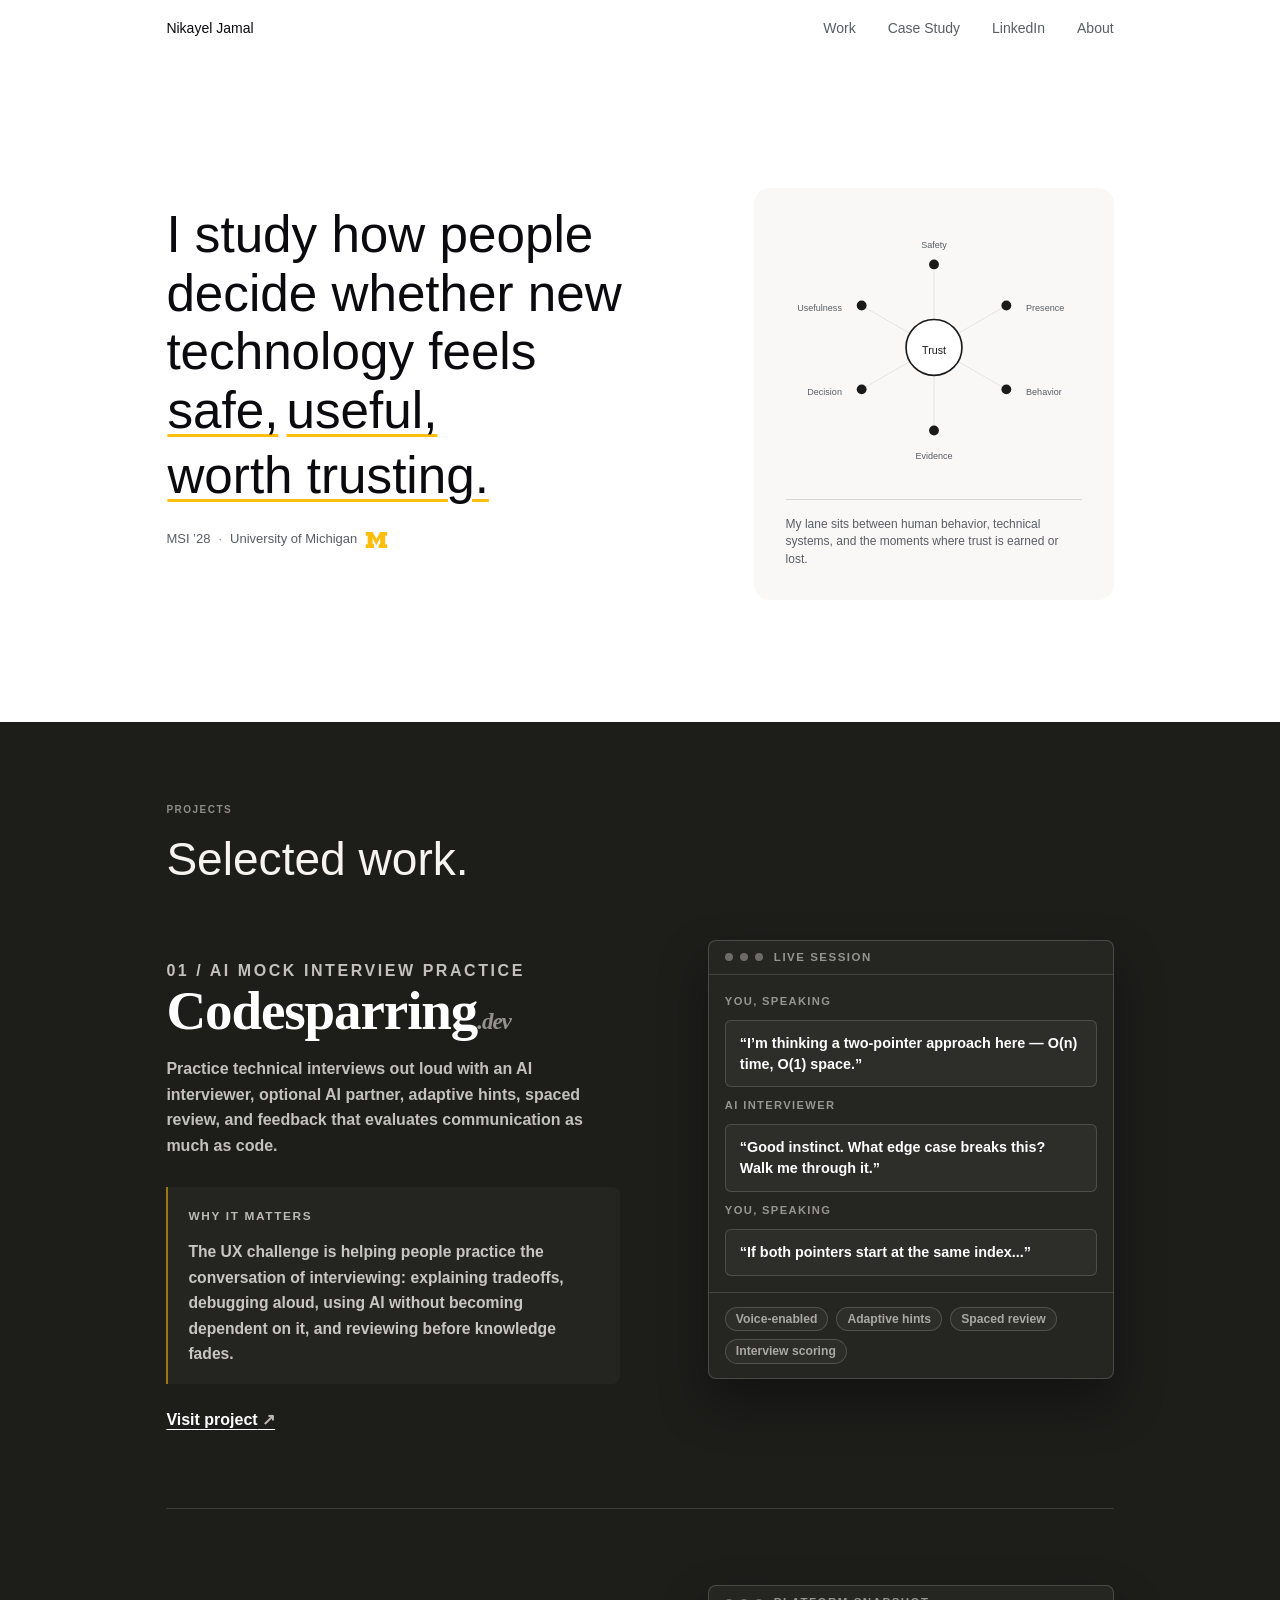
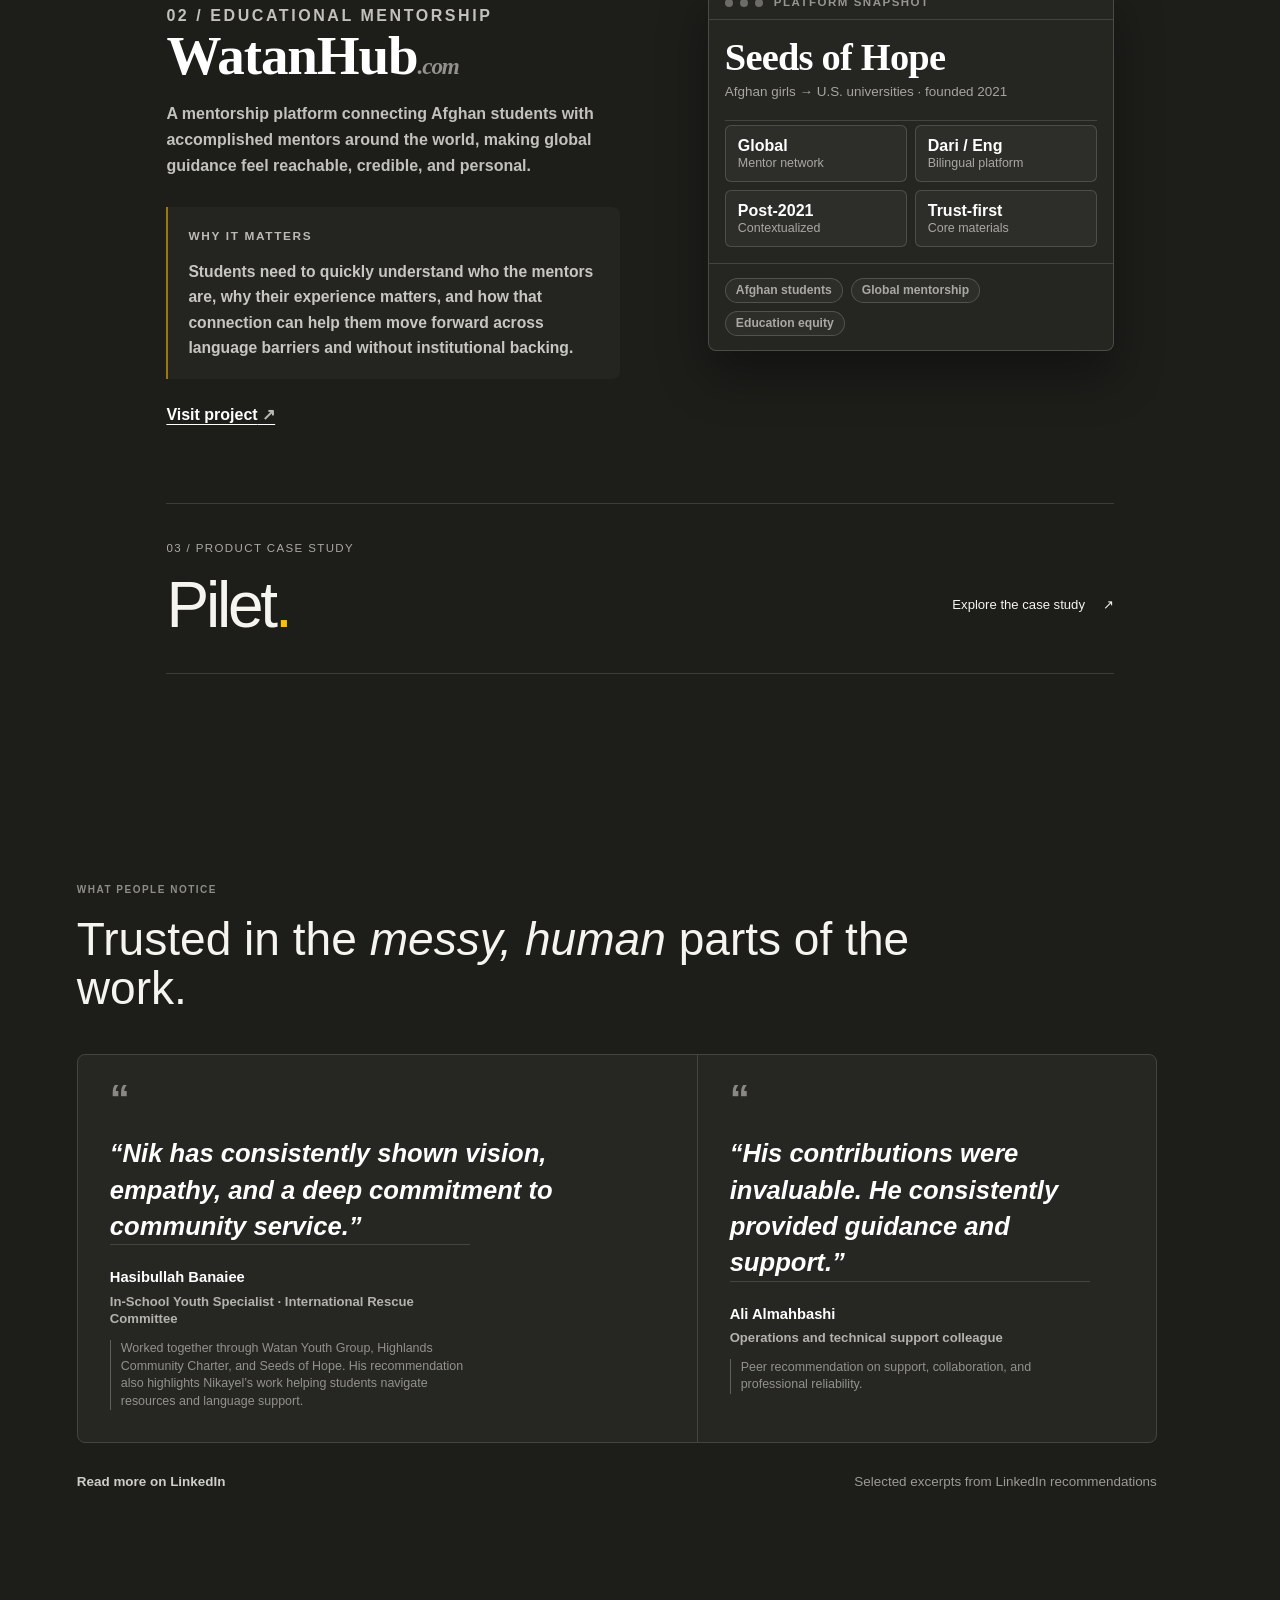
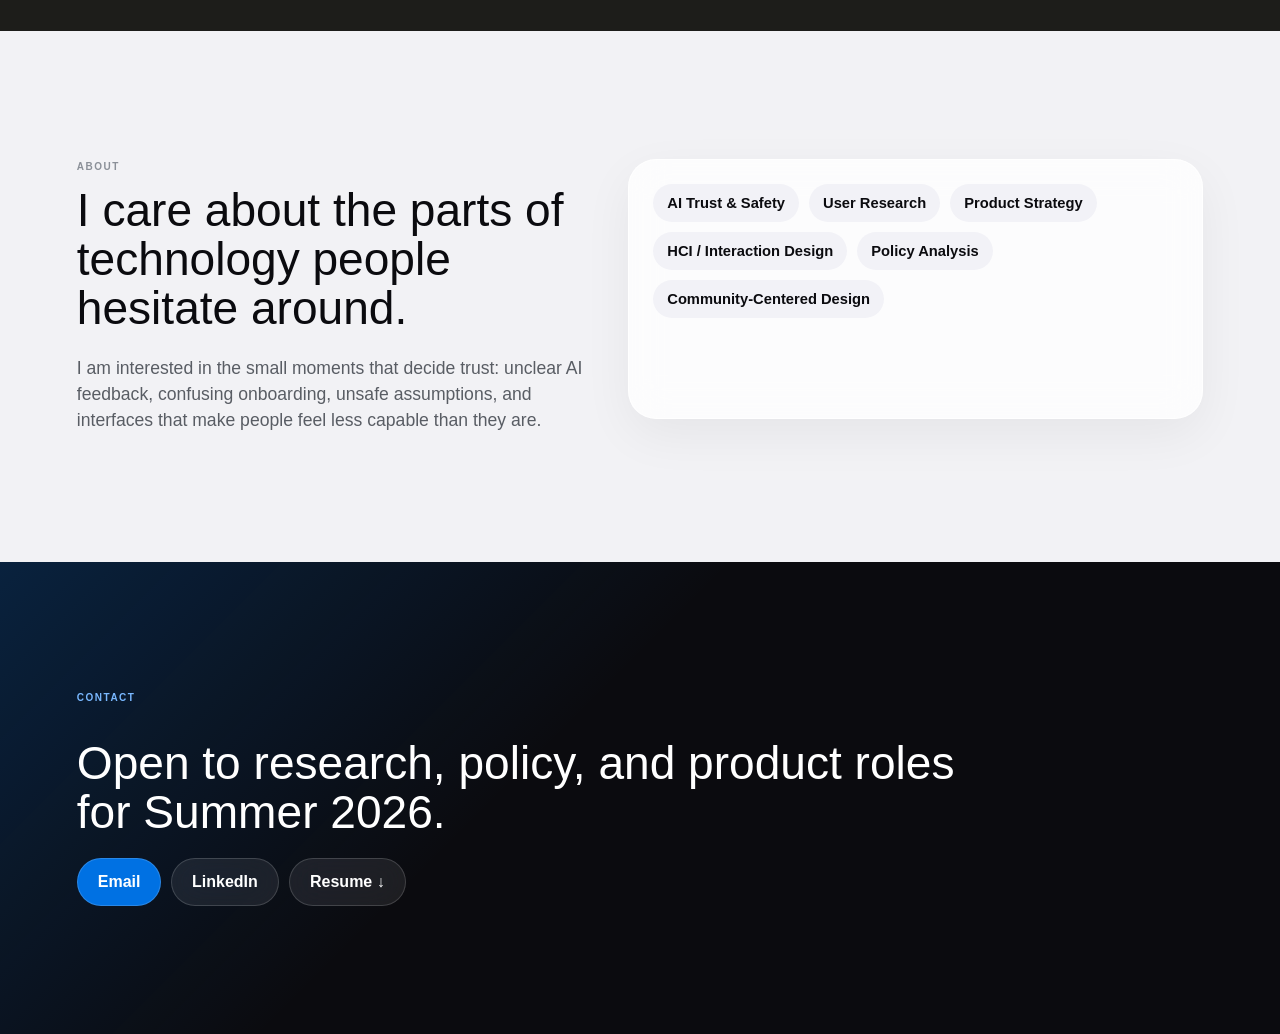
==== index.html @ f58a5dd9 "Add minimal Pilet case study page" ====
<!doctype html>
<html lang="en">
  <head>
    <meta charset="utf-8">
    <meta name="viewport" content="width=device-width, initial-scale=1">
    <title>Nikayel Jamal — AI Trust &amp; HCI Research · currently @ University of Michigan · MSI ’28</title>
    <meta
      name="description"
      content="Nikayel Jamal studies AI trust, HCI, policy, and community-centered product experiences as an MSI student at the University of Michigan."
    >
    <link rel="stylesheet" href="styles.css">
    <link rel="stylesheet" href="projects.css">
  </head>
  <body>
    <header class="site-header">
      <a class="brand" href="#top" aria-label="Nikayel Jamal home">Nikayel Jamal</a>
      <nav class="nav-links" aria-label="Primary navigation">
        <a href="#work">Work</a>
        <a href="case-study.html">Case Study</a>
        <a href="https://www.linkedin.com/in/nikayel-ali-162812221/?skipRedirect=true" target="_blank" rel="noreferrer">LinkedIn</a>
        <a href="#about">About</a>
      </nav>
    </header>

    <main id="top">
      <section class="hero-section" aria-labelledby="hero-title">
        <div class="hero-copy">
          <h1 id="hero-title">
            I study how people decide whether new technology feels
            <span class="trust-cluster" aria-label="safe, useful, and worth trusting">
              <span>safe,</span>
              <span>useful,</span>
              <span>worth trusting.</span>
            </span>
          </h1>
          <p class="hero-school">
            MSI ’28 <span aria-hidden="true">·</span> University of Michigan
            <svg class="michigan-mark" viewBox="0 0 120 84" aria-hidden="true" focusable="false">
              <path d="M4 0h36l20 35L80 0h36v20h-10v44h10v20H72V64h8V32L60 70 40 32v32h8v20H4V64h10V20H4z"></path>
            </svg>
          </p>
        </div>

        <figure class="hero-visual" aria-label="Trust and research map">
          <svg class="trust-map" viewBox="0 0 360 310" role="img" aria-labelledby="trust-map-title trust-map-desc">
            <title id="trust-map-title">Trust research map</title>
            <desc id="trust-map-desc">Six related concepts arranged evenly around trust.</desc>
            <g class="trust-lines">
              <line x1="180" y1="155" x2="180" y2="54"></line>
              <line x1="180" y1="155" x2="268" y2="104"></line>
              <line x1="180" y1="155" x2="268" y2="206"></line>
              <line x1="180" y1="155" x2="180" y2="256"></line>
              <line x1="180" y1="155" x2="92" y2="206"></line>
              <line x1="180" y1="155" x2="92" y2="104"></line>
            </g>
            <g class="trust-node trust-node-center">
              <circle cx="180" cy="155" r="34"></circle>
              <text x="180" y="159">Trust</text>
            </g>
            <g class="trust-node node-top">
              <circle cx="180" cy="54" r="6"></circle>
              <text x="180" y="31">Safety</text>
            </g>
            <g class="trust-node node-right">
              <circle cx="268" cy="104" r="6"></circle>
              <text x="292" y="108">Presence</text>
            </g>
            <g class="trust-node node-right">
              <circle cx="268" cy="206" r="6"></circle>
              <text x="292" y="210">Behavior</text>
            </g>
            <g class="trust-node node-bottom">
              <circle cx="180" cy="256" r="6"></circle>
              <text x="180" y="288">Evidence</text>
            </g>
            <g class="trust-node node-left">
              <circle cx="92" cy="206" r="6"></circle>
              <text x="68" y="210">Decision</text>
            </g>
            <g class="trust-node node-left">
              <circle cx="92" cy="104" r="6"></circle>
              <text x="68" y="108">Usefulness</text>
            </g>
          </svg>
          <figcaption>
            My lane sits between human behavior, technical systems, and the moments where trust is earned or lost.
          </figcaption>
        </figure>
      </section>

      <section class="content-section" id="work" aria-labelledby="work-title">
        <div class="section-heading">
          <p class="eyebrow">Projects</p>
          <h2 id="work-title">Selected work.</h2>
        </div>

        <div class="project-board" aria-label="Selected work">
          <article class="project-brief project-brief-primary">
            <div class="project-main">
              <p class="project-kicker">01 / AI mock interview practice</p>
              <h3>Codesparring<span>.dev</span></h3>
              <p>
                Practice technical interviews out loud with an AI interviewer, optional AI partner, adaptive hints, spaced review, and feedback that evaluates communication as much as code.
              </p>
              <div class="project-note">
                <span>Why it matters</span>
                <p>
                  The UX challenge is helping people practice the conversation of interviewing: explaining tradeoffs, debugging aloud, using AI without becoming dependent on it, and reviewing before knowledge fades.
                </p>
              </div>
              <div class="project-actions">
                <a class="project-link" href="https://codesparring.dev" target="_blank" rel="noreferrer">Visit project</a>
              </div>
            </div>

            <div class="project-preview code-preview" aria-label="CodeSparring product preview">
              <div class="preview-chrome">
                <span></span>
                <span></span>
                <span></span>
                <p>Live session</p>
              </div>
              <div class="preview-body">
                <p>You, speaking</p>
                <blockquote>“I’m thinking a two-pointer approach here — O(n) time, O(1) space.”</blockquote>
                <p>AI interviewer</p>
                <blockquote>“Good instinct. What edge case breaks this? Walk me through it.”</blockquote>
                <p>You, speaking</p>
                <blockquote>“If both pointers start at the same index...”</blockquote>
              </div>
              <div class="project-meta" aria-label="CodeSparring focus">
                <span>Voice-enabled</span>
                <span>Adaptive hints</span>
                <span>Spaced review</span>
                <span>Interview scoring</span>
              </div>
            </div>
          </article>

          <article class="project-brief">
            <div class="project-main">
              <p class="project-kicker">02 / Educational mentorship</p>
              <h3>WatanHub<span>.com</span></h3>
              <p>
                A mentorship platform connecting Afghan students with accomplished mentors around the world, making global guidance feel reachable, credible, and personal.
              </p>
              <div class="project-note">
                <span>Why it matters</span>
                <p>
                  Students need to quickly understand who the mentors are, why their experience matters, and how that connection can help them move forward across language barriers and without institutional backing.
                </p>
              </div>
              <div class="project-actions">
                <a class="project-link" href="https://www.watanhub.com/" target="_blank" rel="noreferrer">Visit project</a>
              </div>
            </div>

            <div class="project-preview watan-preview" aria-label="WatanHub product preview">
              <div class="preview-chrome">
                <span></span>
                <span></span>
                <span></span>
                <p>Platform snapshot</p>
              </div>
              <div class="preview-body">
                <h4>Seeds of Hope</h4>
                <p>Afghan girls → U.S. universities · founded 2021</p>
                <div class="snapshot-grid">
                  <span><strong>Global</strong> Mentor network</span>
                  <span><strong>Dari / Eng</strong> Bilingual platform</span>
                  <span><strong>Post-2021</strong> Contextualized</span>
                  <span><strong>Trust-first</strong> Core materials</span>
                </div>
              </div>
              <div class="project-meta" aria-label="WatanHub focus">
                <span>Afghan students</span>
                <span>Global mentorship</span>
                <span>Education equity</span>
              </div>
            </div>
          </article>
          <a class="case-study-entry" href="case-study.html">
            <span class="case-entry-number">03 / Product case study</span>
            <span class="case-entry-title">Pilet<span>.</span></span>
            <span class="case-entry-action">Explore the case study <span aria-hidden="true">↗</span></span>
          </a>
        </div>
      </section>

      <section class="content-section method-section" id="method" aria-labelledby="method-title">
        <div class="section-heading">
          <p class="eyebrow">What people notice</p>
          <h2 id="method-title">Trusted in the <em>messy, human</em> parts of the work.</h2>
        </div>

        <div class="reference-panel" aria-label="Selected recommendations">
          <figure class="reference-quote reference-quote-primary">
            <blockquote>
              “Nik has consistently shown vision, empathy, and a deep commitment to community service.”
            </blockquote>
            <figcaption>
              <strong>Hasibullah Banaiee</strong>
              <span>In-School Youth Specialist · International Rescue Committee</span>
              <small>Worked together through Watan Youth Group, Highlands Community Charter, and Seeds of Hope. His recommendation also highlights Nikayel’s work helping students navigate resources and language support.</small>
            </figcaption>
          </figure>

          <figure class="reference-quote">
            <blockquote>
              “His contributions were invaluable. He consistently provided guidance and support.”
            </blockquote>
            <figcaption>
              <strong>Ali Almahbashi</strong>
              <span>Operations and technical support colleague</span>
              <small>Peer recommendation on support, collaboration, and professional reliability.</small>
            </figcaption>
          </figure>
        </div>
        <div class="reference-footer">
          <a class="reference-link" href="https://www.linkedin.com/in/nikayel-ali-162812221/?skipRedirect=true" target="_blank" rel="noreferrer">
            Read more on LinkedIn
          </a>
          <span>Selected excerpts from LinkedIn recommendations</span>
        </div>
      </section>

      <section class="content-section about-section" id="about" aria-labelledby="about-title">
        <div class="about-copy">
          <p class="eyebrow">About</p>
          <h2 id="about-title">I care about the parts of technology people hesitate around.</h2>
          <p>
            I am interested in the small moments that decide trust: unclear AI feedback, confusing onboarding, unsafe
            assumptions, and interfaces that make people feel less capable than they are.
          </p>
        </div>
        <div class="skill-panel" aria-label="Strengths">
          <span>AI Trust &amp; Safety</span>
          <span>User Research</span>
          <span>Product Strategy</span>
          <span>HCI / Interaction Design</span>
          <span>Policy Analysis</span>
          <span>Community-Centered Design</span>
        </div>
      </section>

      <section class="contact-section" id="contact" aria-labelledby="contact-title">
        <p class="eyebrow">Contact</p>
        <h2 id="contact-title">Open to research, policy, and product roles for Summer 2026.</h2>
        <div class="contact-links" aria-label="Contact options">
          <a class="button primary" href="mailto:alinikayeljamal@gmail.com">Email</a>
          <a
            class="button secondary"
            href="https://www.linkedin.com/in/nikayel-ali-162812221/?skipRedirect=true"
            target="_blank"
            rel="noreferrer"
          >
            LinkedIn
          </a>
          <a class="button secondary" href="Nikayel_Jamal_Resume.pdf" download>Resume ↓</a>
        </div>
      </section>
    </main>
  </body>
</html>
---- styles.css ----
:root {
  --ink: #0b0b0f;
  --muted: #595d64;
  --text-primary: #0b0b0f;
  --text-secondary: #595d64;
  --text-tertiary: #8b9098;
  --paper: #ffffff;
  --surface: #ffffff;
  --surface-soft: rgba(255, 255, 255, 0.78);
  --line: rgba(11, 11, 15, 0.1);
  --accent: #0071e3;
  --accent-soft: #dbeaff;
  --maize: #ffbe0b;
  --gallery: #f2f2f5;
  --violet: #7d5cff;
  --shadow: 0 28px 80px rgba(0, 0, 0, 0.08);
  --space-xs: 0.5rem;
  --space-sm: 1rem;
  --space-md: 1.5rem;
  --space-lg: 2.5rem;
  --space-xl: 4rem;
  --space-2xl: 6rem;
}

* {
  box-sizing: border-box;
}

html {
  scroll-behavior: smooth;
}

body {
  margin: 0;
  background: var(--paper);
  color: var(--ink);
  font-family: "Avenir Next", "Helvetica Neue", -apple-system, BlinkMacSystemFont, "SF Pro Display", "Segoe UI", sans-serif;
  line-height: 1.5;
}

a {
  color: inherit;
}

.site-header {
  position: sticky;
  top: 0;
  left: 0;
  right: 0;
  z-index: 10;
  display: flex;
  align-items: center;
  justify-content: space-between;
  gap: var(--space-md);
  min-height: 56px;
  padding: 0 clamp(24px, 13vw, 252px);
  background: rgba(255, 255, 255, 0.85);
  backdrop-filter: blur(8px);
}

.brand {
  color: var(--text-primary);
  font-size: 14px;
  font-weight: 500;
  text-decoration: none;
}

.nav-links {
  display: flex;
  flex-wrap: nowrap;
  justify-content: flex-end;
  gap: 2rem;
  color: var(--text-secondary);
  font-size: 14px;
  font-weight: 400;
}

.nav-links a {
  text-decoration: none;
}

.nav-links a:hover {
  color: var(--text-primary);
}

.hero-section {
  display: grid;
  grid-template-columns: minmax(0, 1fr) minmax(260px, 360px);
  gap: clamp(38px, 6vw, 88px);
  align-items: center;
  min-height: 74vh;
  padding: 90px clamp(24px, 13vw, 252px) 112px;
}

.hero-copy {
  max-width: 680px;
}

.eyebrow {
  margin: 0 0 12px;
  color: var(--text-tertiary);
  font-size: 10px;
  font-weight: 700;
  letter-spacing: 0.15em;
  text-transform: uppercase;
}

h1,
h2,
h3,
p {
  overflow-wrap: break-word;
}

h1 {
  margin: 0;
  max-width: 680px;
  font-family: "Helvetica Neue", "Avenir Next", -apple-system, BlinkMacSystemFont, "SF Pro Display", sans-serif;
  font-size: clamp(2.2rem, 4.5vw, 3.2rem);
  font-weight: 400;
  line-height: 1.15;
  letter-spacing: 0;
}

h2 {
  margin: 0;
  font-size: clamp(2rem, 3.6vw, 3.6rem);
  font-weight: 500;
  line-height: 1.06;
  letter-spacing: 0;
}

h2 em {
  font-style: italic;
}

h3 {
  margin: 0;
  font-size: 1.08rem;
  font-weight: 500;
  line-height: 1.25;
  letter-spacing: 0;
}

.trust-cluster {
  display: inline-flex;
  flex-wrap: wrap;
  gap: 0.12em;
  align-items: baseline;
}

.trust-cluster span {
  display: inline-block;
  padding-inline: 0.02em;
  background: none;
  color: var(--ink);
  text-decoration-line: underline;
  text-decoration-color: var(--maize);
  text-decoration-thickness: 3px;
  text-underline-offset: 6px;
  -webkit-box-decoration-break: clone;
  box-decoration-break: clone;
}

.hero-school {
  display: inline-flex;
  align-items: center;
  gap: 8px;
  margin: 1.5rem 0 0;
  color: var(--text-secondary);
  font-size: 13px;
  font-weight: 400;
  line-height: 1.45;
}

.hero-school span {
  color: var(--text-tertiary);
}

.michigan-mark {
  width: auto;
  height: 16px;
  fill: var(--maize);
  vertical-align: middle;
}

.hero-visual {
  align-self: end;
  display: grid;
  margin: 0 0 10px;
  padding: 2rem;
  background: #f9f8f6;
  border-radius: 16px;
}

.trust-map {
  width: 100%;
  max-width: 360px;
  justify-self: center;
}

.trust-lines line {
  stroke: #e0e0e0;
  stroke-width: 1;
}

.trust-node circle {
  fill: #1a1a1a;
}

.trust-node text {
  fill: var(--text-secondary);
  font-size: 11px;
  font-weight: 400;
  text-anchor: middle;
  dominant-baseline: middle;
}

.trust-node.node-right text {
  text-anchor: start;
}

.trust-node.node-left text {
  text-anchor: end;
}

.trust-node-center circle {
  fill: #ffffff;
  stroke: #1a1a1a;
  stroke-width: 2;
}

.trust-node-center text {
  fill: #1a1a1a;
  font-size: 13px;
  font-weight: 500;
  text-anchor: middle;
}

figcaption {
  max-width: 360px;
  margin-top: var(--space-md);
  padding-top: var(--space-sm);
  border-top: 0.5px solid rgba(11, 11, 15, 0.14);
  color: var(--text-secondary);
  font-size: 12px;
  line-height: 1.45;
  text-align: left;
}

.button {
  display: inline-flex;
  align-items: center;
  justify-content: center;
  min-height: 44px;
  padding: 11px 20px;
  border: 1px solid rgba(11, 11, 15, 0.12);
  border-radius: 999px;
  font-weight: 650;
  text-decoration: none;
  transition: transform 160ms ease, background 160ms ease, border-color 160ms ease;
}

.button:hover {
  transform: translateY(-1px);
}

.button.primary {
  background: var(--accent);
  border-color: var(--accent);
  color: #ffffff;
}

.button.secondary {
  background: rgba(255, 255, 255, 0.64);
  color: var(--ink);
  backdrop-filter: blur(18px) saturate(1.2);
}

.section-band,
.content-section,
.contact-section {
  padding: clamp(72px, 10vw, 132px) clamp(20px, 6vw, 88px);
}

.content-section {
  background: var(--gallery);
}

.section-heading {
  display: grid;
  gap: 6px;
  max-width: 860px;
  margin-bottom: 42px;
}

.method-section {
  background: #1d1d1a;
  color: #f6f4ef;
}

.method-section .eyebrow {
  color: rgba(246, 244, 239, 0.52);
}

.reference-panel {
  display: grid;
  grid-template-columns: minmax(0, 1.15fr) minmax(260px, 0.85fr);
  gap: 0;
  max-width: 1080px;
  overflow: hidden;
  border: 1px solid rgba(246, 244, 239, 0.18);
  border-radius: 8px;
}

.reference-quote {
  display: grid;
  align-content: start;
  min-height: 320px;
  margin: 0;
  padding: clamp(22px, 3vw, 32px);
  background: rgba(255, 255, 255, 0.04);
  border-right: 1px solid rgba(246, 244, 239, 0.14);
}

.reference-quote:last-child {
  border-right: 0;
}

.reference-quote-primary {
  min-height: 360px;
}

.reference-quote blockquote {
  position: relative;
  margin: 0;
  color: #ffffff;
  font-size: clamp(1.2rem, 2vw, 2rem);
  font-weight: 650;
  font-style: italic;
  line-height: 1.42;
}

.reference-quote blockquote::before {
  content: "“";
  display: block;
  margin-bottom: 24px;
  color: rgba(246, 244, 239, 0.48);
  font-size: 2.5rem;
  font-style: normal;
  line-height: 0.6;
}

.reference-quote figcaption {
  display: grid;
  gap: 4px;
  margin-top: auto;
  padding-top: 22px;
  border-top: 1px solid rgba(246, 244, 239, 0.14);
}

.reference-quote strong {
  color: #ffffff;
  font-size: 0.92rem;
  font-weight: 750;
}

.reference-quote span {
  max-width: 620px;
  color: rgba(246, 244, 239, 0.68);
  font-size: 0.82rem;
  font-weight: 600;
  line-height: 1.35;
}

.reference-quote small {
  max-width: 360px;
  margin-top: 8px;
  padding-left: 10px;
  border-left: 1px solid rgba(246, 244, 239, 0.28);
  color: rgba(246, 244, 239, 0.52);
  font-size: 0.78rem;
  line-height: 1.4;
}

.reference-link {
  display: inline-flex;
  justify-self: start;
  align-items: center;
  min-height: 42px;
  color: rgba(246, 244, 239, 0.82);
  font-weight: 750;
  text-decoration: none;
}

.reference-link:hover,
.reference-link:focus-visible {
  color: #ffffff;
}

.reference-footer {
  display: flex;
  align-items: center;
  justify-content: space-between;
  gap: var(--space-md);
  max-width: 1080px;
  margin-top: 18px;
  color: rgba(246, 244, 239, 0.58);
  font-size: 0.84rem;
}

.about-section {
  display: grid;
  grid-template-columns: minmax(280px, 0.9fr) minmax(280px, 1fr);
  gap: 34px;
  align-items: start;
}

.about-copy p:last-child {
  max-width: 680px;
  margin: 22px 0 0;
  color: var(--muted);
  font-size: 1.1rem;
}

.skill-panel {
  display: flex;
  flex-wrap: wrap;
  align-content: flex-start;
  gap: 10px;
  min-height: 260px;
  padding: 24px;
  background: var(--surface-soft);
  border: 1px solid rgba(255, 255, 255, 0.72);
  border-radius: 28px;
  box-shadow: 0 16px 50px rgba(0, 0, 0, 0.055);
  backdrop-filter: blur(18px) saturate(1.18);
}

.skill-panel span {
  display: inline-flex;
  align-items: center;
  min-height: 38px;
  padding: 8px 14px;
  background: #f2f2f7;
  color: var(--ink);
  font-size: 0.92rem;
  font-weight: 700;
  border-radius: 999px;
}

.contact-section {
  display: grid;
  gap: 22px;
  background:
    linear-gradient(135deg, rgba(0, 113, 227, 0.22), transparent 42%),
    #0b0b0f;
  color: #ffffff;
}

.contact-section .eyebrow {
  color: #79b8ff;
}

.contact-section h2 {
  max-width: 900px;
}

.contact-links {
  display: flex;
  flex-wrap: wrap;
  gap: 10px;
  align-items: center;
}

.contact-section .button {
  border-color: rgba(255, 255, 255, 0.16);
}

.contact-section .button.secondary {
  background: rgba(255, 255, 255, 0.08);
  color: #ffffff;
}

.contact-section .button.secondary:hover,
.contact-section .button.secondary:focus-visible {
  border-color: rgba(255, 255, 255, 0.34);
  background: rgba(255, 255, 255, 0.14);
}

@media (max-width: 980px) {
  .hero-section,
  .about-section {
    grid-template-columns: 1fr;
  }

  .hero-section {
    min-height: auto;
  }

  .hero-visual {
    max-width: 440px;
    margin-top: 8px;
  }

  figcaption {
    max-width: 440px;
  }

  .reference-panel {
    grid-template-columns: 1fr;
  }

  .reference-quote {
    border-right: 0;
    border-bottom: 1px solid rgba(246, 244, 239, 0.14);
  }
}

@media (max-width: 640px) {
  .site-header {
    align-items: center;
    min-height: 56px;
    gap: 14px;
    padding-inline: 24px;
  }

  .nav-links {
    gap: 8px 12px;
    font-size: 0.78rem;
  }

  h1 {
    font-size: clamp(2.1rem, 9vw, 3.4rem);
  }

  .hero-section {
    min-height: auto;
    padding: 72px 24px 72px;
  }

  .hero-visual {
    max-width: 100%;
  }

  figcaption {
    font-size: 0.86rem;
  }

  .reference-quote {
    min-height: auto;
    padding-inline: 0;
  }

  .reference-footer {
    align-items: flex-start;
    flex-direction: column;
  }
}
---- projects.css ----
#work {
  background: #1d1d1a;
  color: #f6f4ef;
  overflow: hidden;
  padding-block: 5rem;
  padding-inline: clamp(24px, 13vw, 252px);
}

#work .section-heading {
  max-width: 980px;
  margin-bottom: clamp(34px, 5vw, 56px);
}

#work .eyebrow {
  color: rgba(246, 244, 239, 0.52);
}

#work h2 {
  font-size: clamp(2rem, 3.6vw, 3.6rem);
}

.project-board {
  display: grid;
  max-width: 1120px;
}

.project-brief {
  display: grid;
  grid-template-columns: minmax(0, 0.95fr) minmax(300px, 0.85fr);
  gap: clamp(36px, 7vw, 88px);
  align-items: start;
  padding: clamp(46px, 7vw, 76px) 0;
  border-bottom: 1px solid rgba(246, 244, 239, 0.14);
}

.project-brief:first-child {
  padding-top: 0;
}

.project-main {
  display: grid;
  align-content: center;
}

.project-kicker {
  margin: 0 0 14px;
  color: rgba(246, 244, 239, 0.54);
  font-size: 0.72rem;
  font-weight: 800;
  letter-spacing: 0.16em;
  text-transform: uppercase;
}

.project-main h3 {
  max-width: 720px;
  margin: 0;
  color: #ffffff;
  font-family: ui-serif, "Iowan Old Style", "Palatino Linotype", Palatino, "Noto Serif", Georgia, serif;
  font-size: clamp(2.35rem, 4.3vw, 4.15rem);
  font-weight: 600;
  line-height: 0.98;
  letter-spacing: -0.02em;
}

.project-main h3 span {
  color: rgba(246, 244, 239, 0.54);
  font-size: 0.42em;
  font-style: italic;
  font-weight: 600;
}

.project-main > p {
  max-width: 520px;
  margin: 18px 0 0;
  color: rgba(246, 244, 239, 0.76);
  font-size: clamp(1rem, 1.25vw, 1.08rem);
  font-weight: 650;
  line-height: 1.62;
}

.project-note {
  max-width: 500px;
  margin-top: 28px;
  padding: 16px 18px 18px 20px;
  border-left: 2px solid rgba(255, 190, 11, 0.5);
  border-left: 2px solid color-mix(in srgb, var(--maize) 55%, transparent);
  background: rgba(255, 255, 255, 0.03);
  border-radius: 0 8px 8px 0;
}

.project-note span {
  color: rgba(246, 244, 239, 0.72);
  font-size: 0.74rem;
  font-weight: 800;
  letter-spacing: 0.14em;
  text-transform: uppercase;
}

.project-note p {
  margin: 12px 0 0;
  color: rgba(246, 244, 239, 0.78);
  font-size: 0.98rem;
  font-weight: 600;
  line-height: 1.62;
}

.project-actions {
  display: flex;
  margin-top: 24px;
}

.project-link {
  color: #ffffff;
  font-weight: 800;
  text-decoration: underline;
  text-underline-offset: 4px;
  text-decoration-thickness: 1px;
}

.project-link::after {
  content: " ↗";
  color: rgba(246, 244, 239, 0.72);
}

.project-link:hover,
.project-link:focus-visible {
  color: var(--maize);
}

.project-preview {
  position: sticky;
  top: 72px;
  overflow: hidden;
  background: rgba(255, 255, 255, 0.04);
  border: 1px solid rgba(246, 244, 239, 0.18);
  border-radius: 8px;
  box-shadow: 0 24px 48px rgba(0, 0, 0, 0.35);
}

.preview-chrome {
  display: flex;
  align-items: center;
  gap: 7px;
  min-height: 34px;
  padding: 0 16px;
  border-bottom: 1px solid rgba(246, 244, 239, 0.14);
}

.preview-chrome span {
  width: 8px;
  height: 8px;
  background: rgba(246, 244, 239, 0.34);
  border-radius: 50%;
}

.preview-chrome p {
  margin: 0 0 0 4px;
  color: rgba(246, 244, 239, 0.54);
  font-size: 0.72rem;
  font-weight: 800;
  letter-spacing: 0.13em;
  text-transform: uppercase;
}

.preview-body {
  display: grid;
  gap: 10px;
  padding: 18px 16px 16px;
}

.code-preview .preview-body p {
  margin: 0;
  color: rgba(246, 244, 239, 0.54);
  font-size: 0.7rem;
  font-weight: 800;
  letter-spacing: 0.12em;
  text-transform: uppercase;
}

.code-preview blockquote {
  margin: 0;
  padding: 12px 14px;
  background: rgba(255, 255, 255, 0.04);
  border: 1px solid rgba(246, 244, 239, 0.16);
  border-radius: 6px;
  color: #ffffff;
  font-size: 0.9rem;
  font-weight: 700;
  line-height: 1.45;
}

.watan-preview .preview-body {
  gap: 14px;
}

.watan-preview h4 {
  margin: 0;
  color: #ffffff;
  font-family: ui-serif, "Iowan Old Style", "Palatino Linotype", Palatino, "Noto Serif", Georgia, serif;
  font-size: clamp(1.9rem, 3vw, 2.85rem);
  font-weight: 600;
  line-height: 1;
  letter-spacing: -0.02em;
}

.watan-preview .preview-body > p {
  margin: -8px 0 4px;
  color: rgba(246, 244, 239, 0.62);
  font-size: 0.84rem;
  line-height: 1.4;
}

.snapshot-grid {
  display: grid;
  grid-template-columns: repeat(2, minmax(0, 1fr));
  gap: 8px;
  padding-top: 4px;
  border-top: 1px solid rgba(246, 244, 239, 0.14);
}

.snapshot-grid span {
  min-height: 56px;
  padding: 10px 12px;
  background: rgba(255, 255, 255, 0.04);
  border: 1px solid rgba(246, 244, 239, 0.16);
  border-radius: 6px;
  color: rgba(246, 244, 239, 0.62);
  font-size: 0.78rem;
  line-height: 1.3;
}

.snapshot-grid strong {
  display: block;
  color: #ffffff;
  font-size: 1rem;
  line-height: 1.2;
}

.project-meta {
  display: flex;
  flex-wrap: wrap;
  gap: 8px;
  padding: 14px 16px;
  border-top: 1px solid rgba(246, 244, 239, 0.14);
}

.project-meta span {
  display: inline-flex;
  align-items: center;
  min-height: 24px;
  padding: 4px 10px;
  background: rgba(255, 255, 255, 0.04);
  border: 1px solid rgba(246, 244, 239, 0.18);
  border-radius: 999px;
  color: rgba(246, 244, 239, 0.62);
  font-size: 0.76rem;
  font-weight: 650;
  line-height: 1.2;
}

@media (max-width: 900px) {
  .project-brief {
    grid-template-columns: 1fr;
  }

  .project-preview {
    position: static;
    max-width: 520px;
    box-shadow: 0 12px 32px rgba(0, 0, 0, 0.28);
  }
}

@media (max-width: 560px) {
  .snapshot-grid {
    grid-template-columns: 1fr;
  }
}

/* A quiet entry point to the Pilet case study. */
.case-study-entry {
  display: grid;
  grid-template-columns: minmax(0, 1fr) auto;
  align-items: center;
  gap: 16px 28px;
  padding-block: 36px;
  border-bottom: 1px solid rgba(246, 244, 239, 0.14);
  text-decoration: none;
}

.case-entry-number {
  grid-column: 1 / -1;
  color: rgba(246, 244, 239, 0.65);
  font-size: 0.72rem;
  letter-spacing: 0.12em;
  text-transform: uppercase;
}

.case-entry-title {
  font-family: "Helvetica Neue", "Avenir Next", -apple-system, BlinkMacSystemFont, "SF Pro Display", sans-serif;
  font-size: clamp(2.5rem, 5vw, 4rem);
  font-weight: 400;
  line-height: 1;
  letter-spacing: -0.05em;
}

.case-entry-title > span { color: var(--maize); }
.case-entry-action { font-size: 0.82rem; }
.case-entry-action > span { margin-left: 14px; }
.case-study-entry:hover .case-entry-action { color: var(--maize); text-decoration: underline; text-underline-offset: 5px; }
.case-study-entry:focus-visible { outline: 2px solid var(--maize); outline-offset: 8px; }

@media (max-width: 480px) {
  .site-header { gap: 12px; }
  .site-header .brand { font-size: 12px; }
  .site-header .nav-links { gap: 10px; font-size: 11px; }
  .case-study-entry { grid-template-columns: 1fr; }
  .case-entry-number { grid-column: auto; }
}
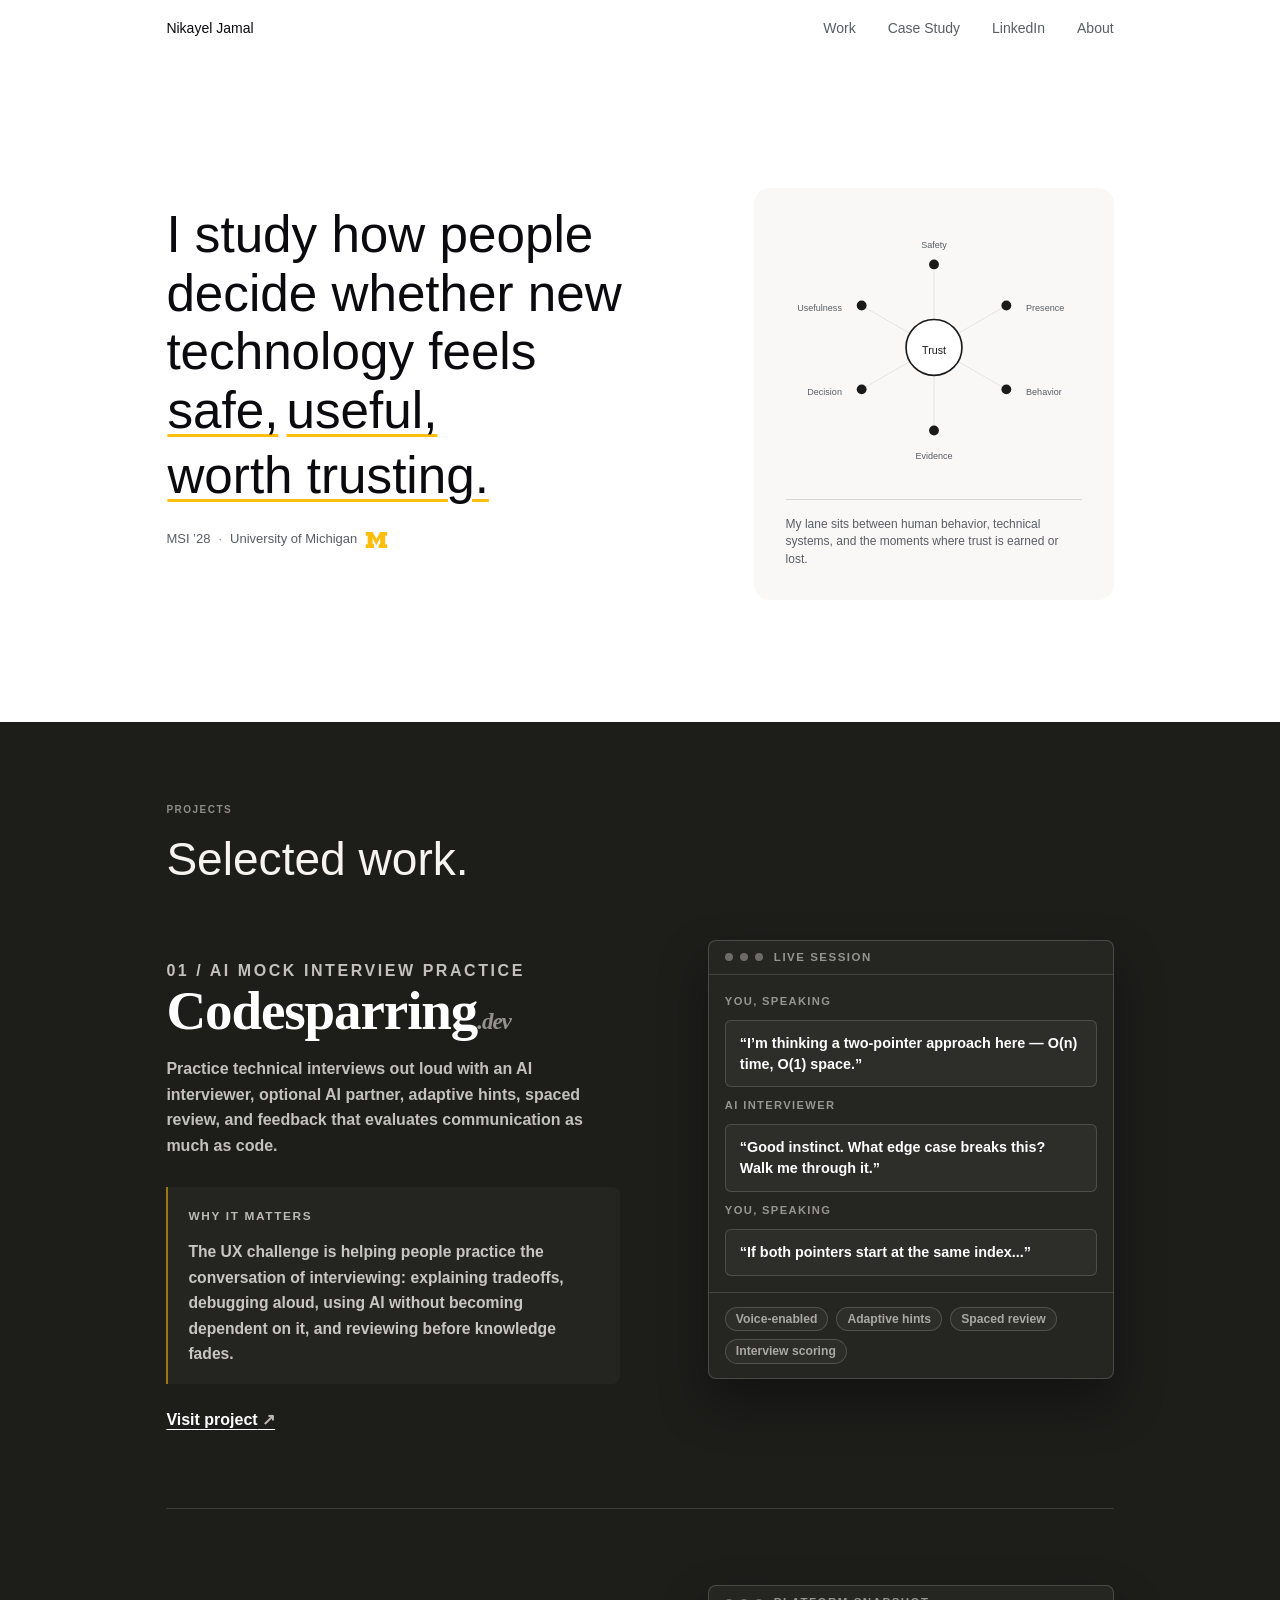
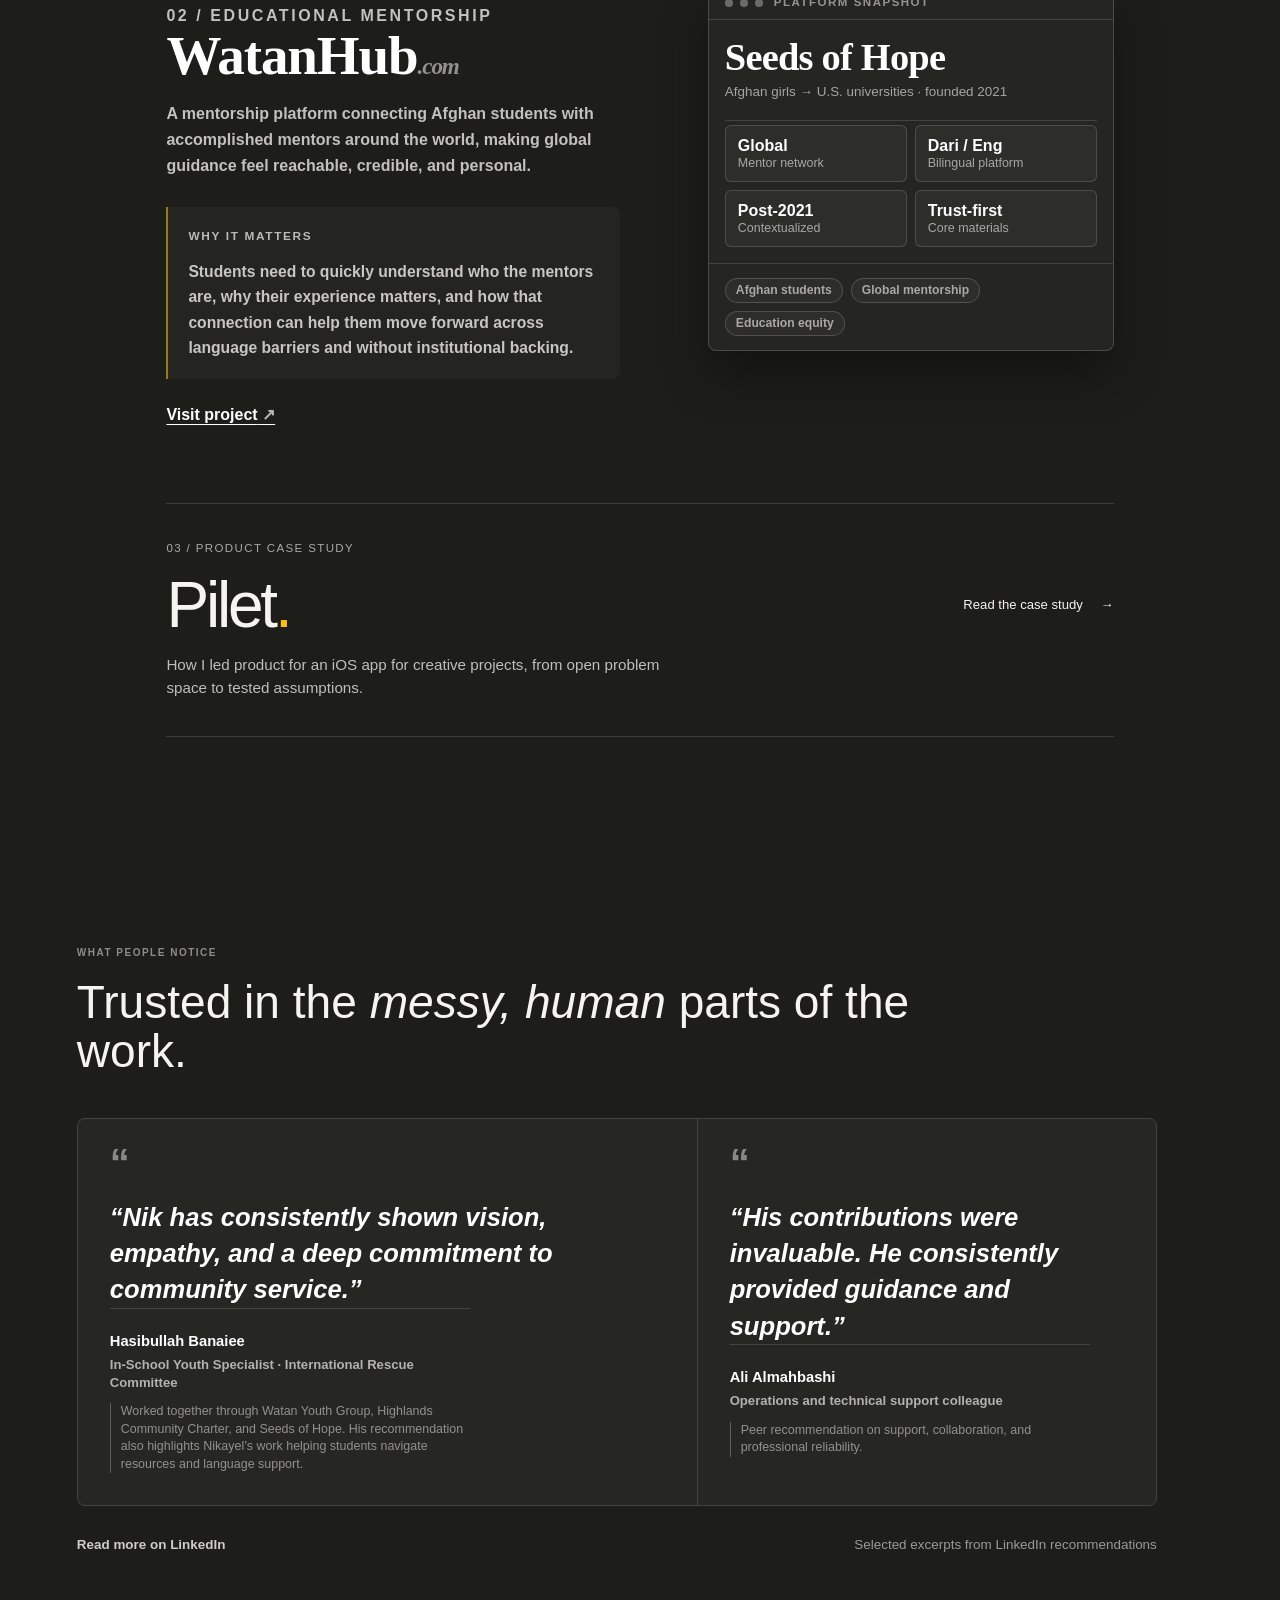
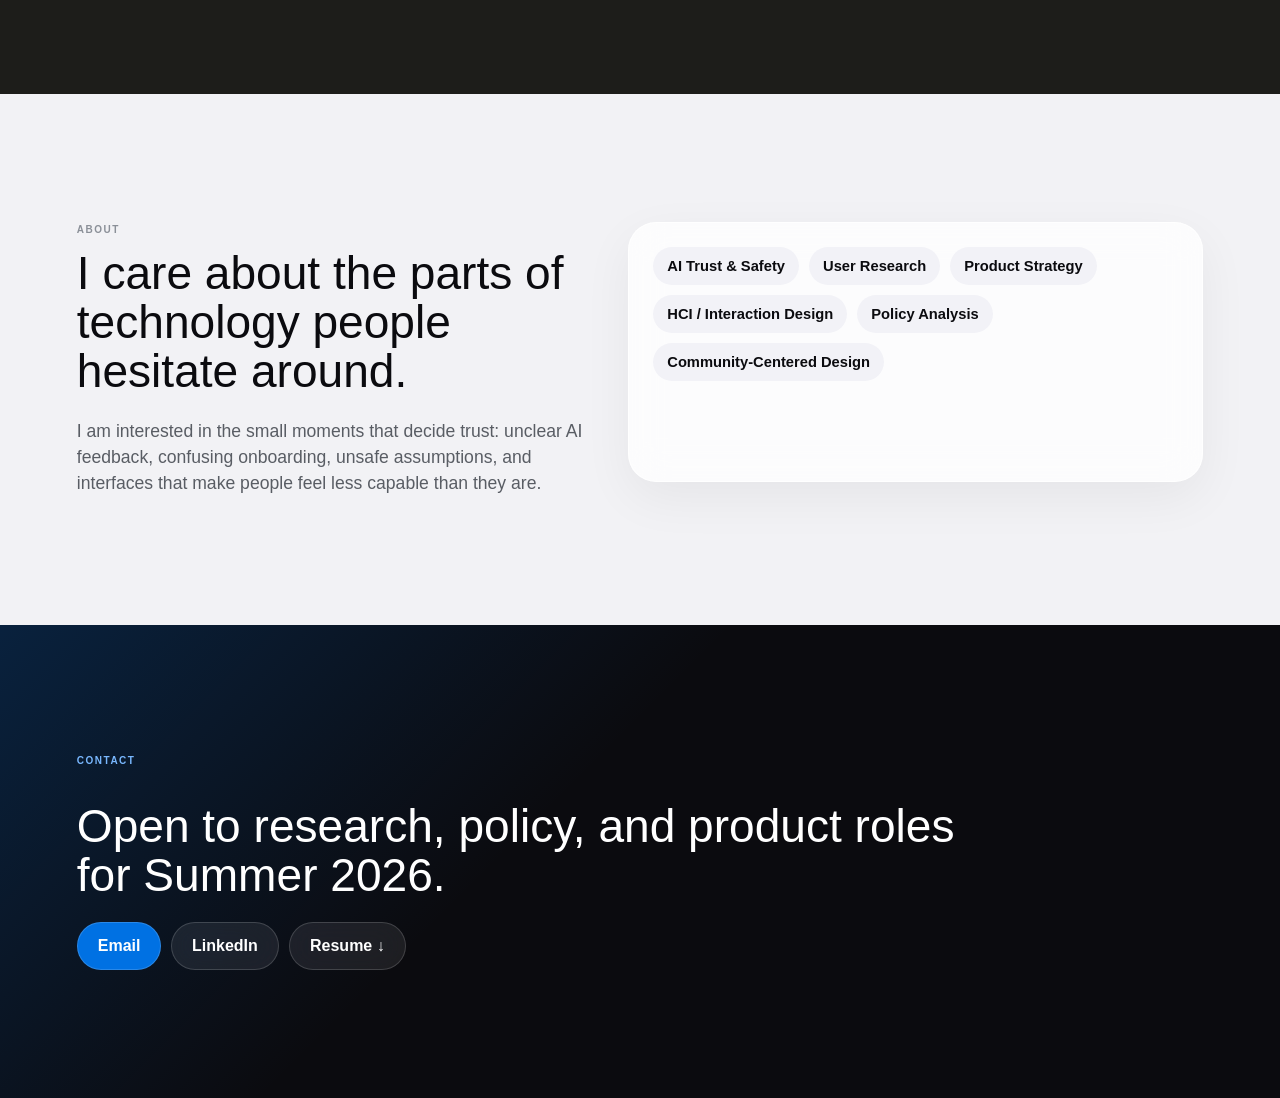
==== commit be8e6b5e: "Write the Pilet case study content Replace the placeholders with the SI 511 story: problem framing, " ====
--- a/index.html
+++ b/index.html
@@ -182,7 +182,8 @@
           <a class="case-study-entry" href="case-study.html">
             <span class="case-entry-number">03 / Product case study</span>
             <span class="case-entry-title">Pilet<span>.</span></span>
-            <span class="case-entry-action">Explore the case study <span aria-hidden="true">↗</span></span>
+            <span class="case-entry-summary">How I led product for an iOS app for creative projects, from open problem space to tested assumptions.</span>
+            <span class="case-entry-action">Read the case study <span aria-hidden="true">→</span></span>
           </a>
         </div>
       </section>
--- a/projects.css
+++ b/projects.css
@@ -304,7 +304,8 @@
 }
 
 .case-entry-title > span { color: var(--maize); }
-.case-entry-action { font-size: 0.82rem; }
+.case-entry-summary { grid-column: 1; max-width: 520px; color: rgba(246, 244, 239, 0.75); font-size: 0.95rem; line-height: 1.55; }
+.case-entry-action { grid-column: 2; grid-row: 2; font-size: 0.82rem; }
 .case-entry-action > span { margin-left: 14px; }
 .case-study-entry:hover .case-entry-action { color: var(--maize); text-decoration: underline; text-underline-offset: 5px; }
 .case-study-entry:focus-visible { outline: 2px solid var(--maize); outline-offset: 8px; }
@@ -314,5 +315,5 @@
   .site-header .brand { font-size: 12px; }
   .site-header .nav-links { gap: 10px; font-size: 11px; }
   .case-study-entry { grid-template-columns: 1fr; }
-  .case-entry-number { grid-column: auto; }
-}
+  .case-entry-number, .case-entry-summary, .case-entry-action { grid-column: auto; grid-row: auto; }
+}
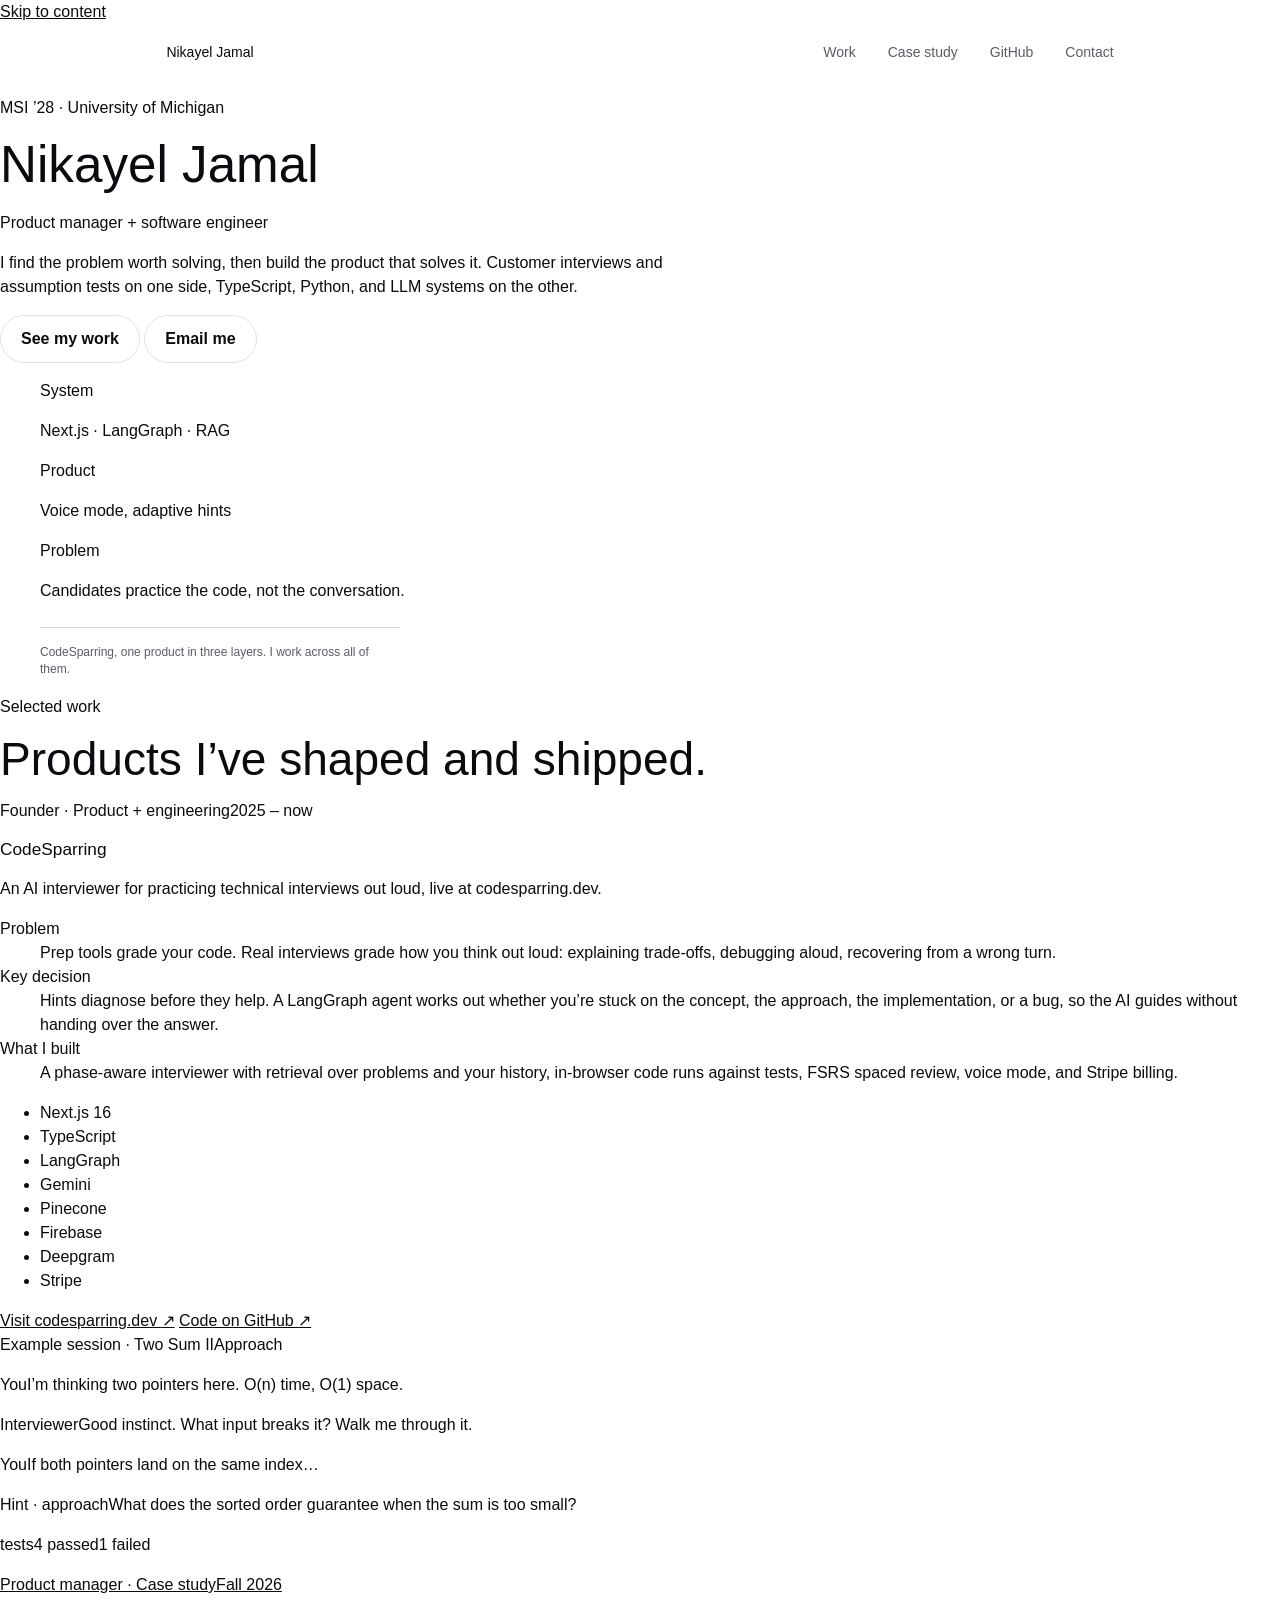
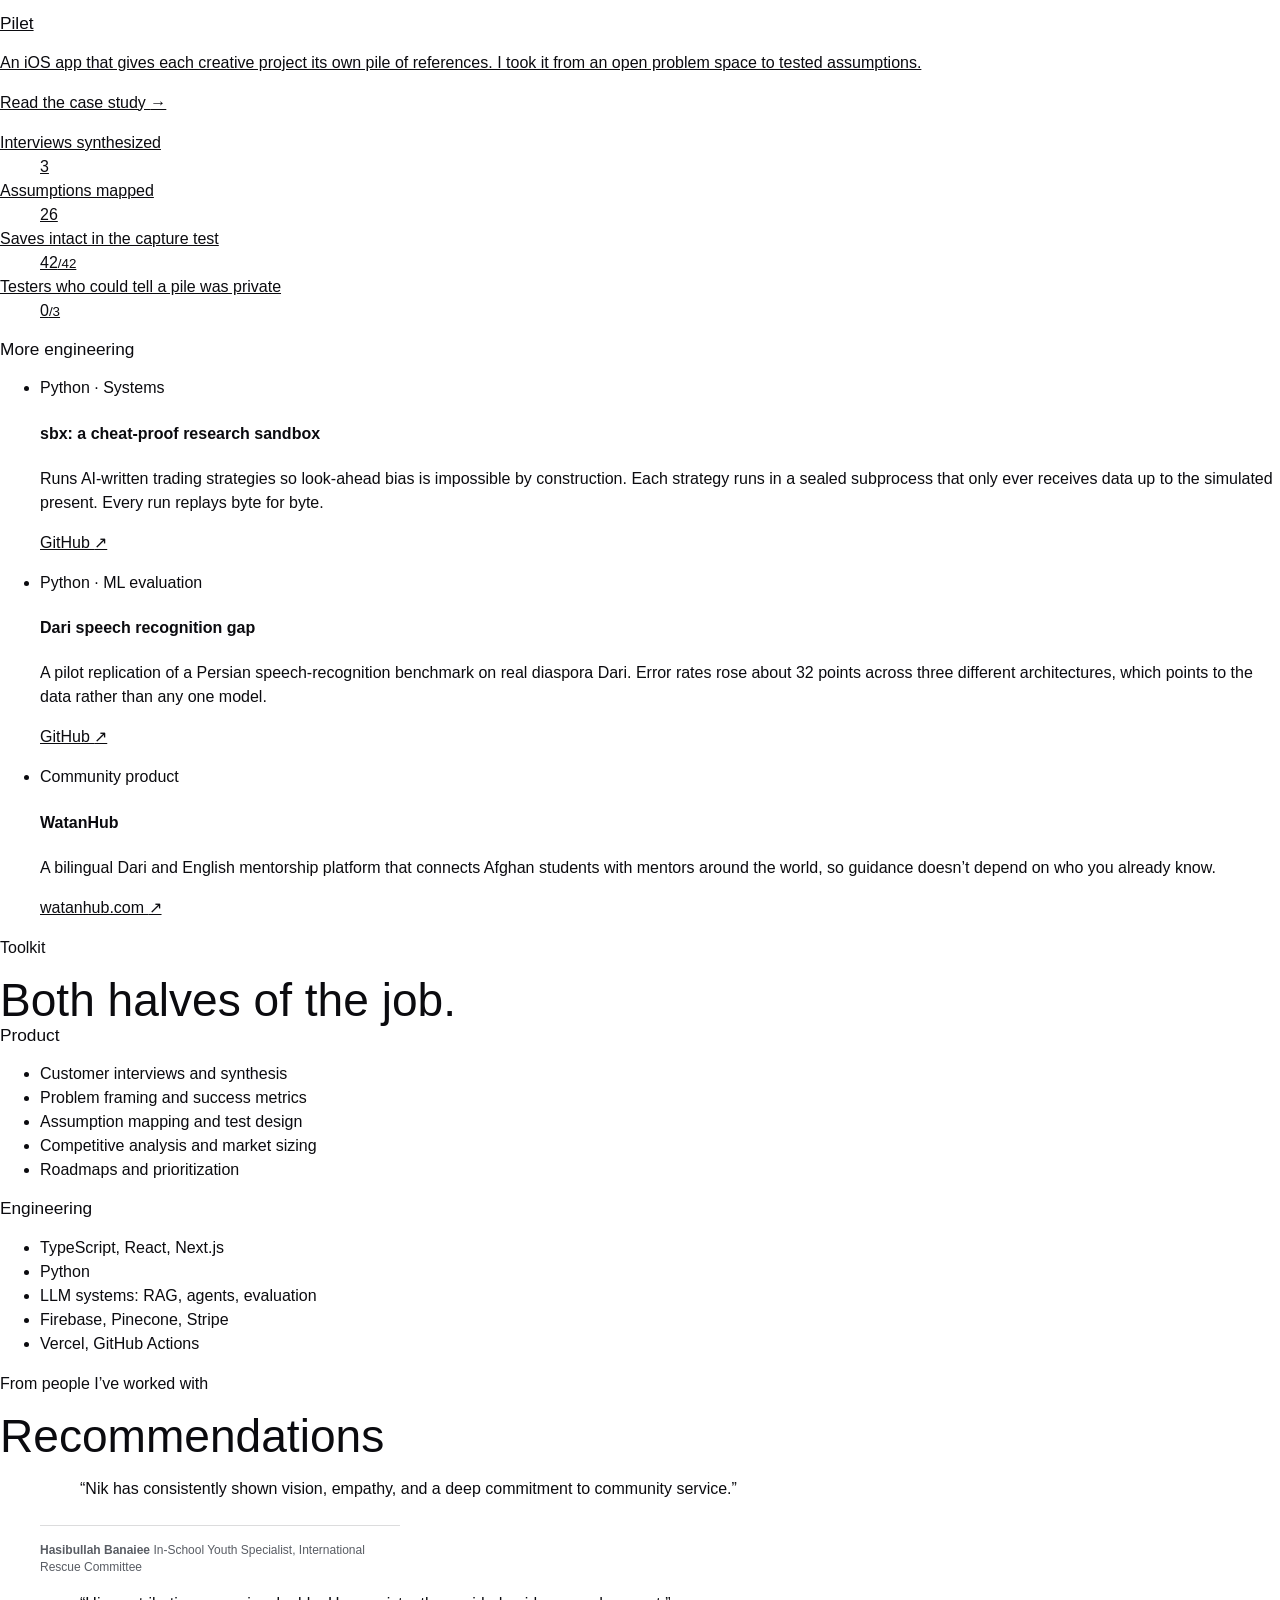
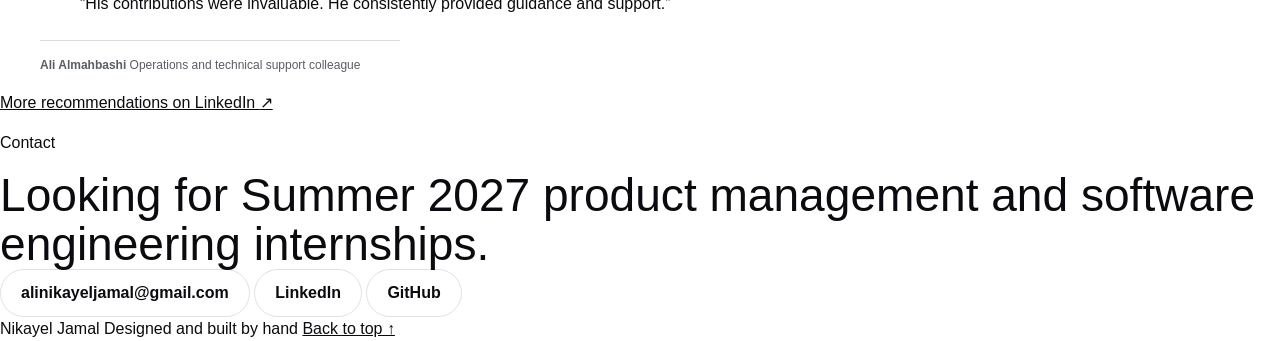
==== commit 9983694a: "Rewrite homepage around product and engineering work Co-Authored-By: Claude Opus 5.5 <noreply@anthro" ====
--- a/index.html
+++ b/index.html
@@ -3,263 +3,202 @@
   <head>
     <meta charset="utf-8">
     <meta name="viewport" content="width=device-width, initial-scale=1">
-    <title>Nikayel Jamal — AI Trust &amp; HCI Research · currently @ University of Michigan · MSI ’28</title>
-    <meta
-      name="description"
-      content="Nikayel Jamal studies AI trust, HCI, policy, and community-centered product experiences as an MSI student at the University of Michigan."
-    >
+    <title>Nikayel Jamal · Product Manager &amp; Software Engineer</title>
+    <meta name="description" content="Product manager and software engineer at the University of Michigan School of Information (MSI ’28). I find the problem worth solving, then build the product that solves it.">
     <link rel="stylesheet" href="styles.css">
-    <link rel="stylesheet" href="projects.css">
+    <link rel="stylesheet" href="home.css">
+    <script src="home.js" defer></script>
   </head>
   <body>
+    <a class="skip-link" href="#top">Skip to content</a>
     <header class="site-header">
       <a class="brand" href="#top" aria-label="Nikayel Jamal home">Nikayel Jamal</a>
       <nav class="nav-links" aria-label="Primary navigation">
         <a href="#work">Work</a>
-        <a href="case-study.html">Case Study</a>
-        <a href="https://www.linkedin.com/in/nikayel-ali-162812221/?skipRedirect=true" target="_blank" rel="noreferrer">LinkedIn</a>
-        <a href="#about">About</a>
+        <a href="case-study.html">Case study</a>
+        <a href="https://github.com/Nikayel" target="_blank" rel="noreferrer">GitHub</a>
+        <a href="#contact">Contact</a>
       </nav>
     </header>
 
-    <main id="top">
-      <section class="hero-section" aria-labelledby="hero-title">
+    <main id="top" tabindex="-1">
+      <!-- HERO -->
+      <section class="hero" aria-labelledby="hero-title">
         <div class="hero-copy">
-          <h1 id="hero-title">
-            I study how people decide whether new technology feels
-            <span class="trust-cluster" aria-label="safe, useful, and worth trusting">
-              <span>safe,</span>
-              <span>useful,</span>
-              <span>worth trusting.</span>
-            </span>
-          </h1>
-          <p class="hero-school">
-            MSI ’28 <span aria-hidden="true">·</span> University of Michigan
-            <svg class="michigan-mark" viewBox="0 0 120 84" aria-hidden="true" focusable="false">
-              <path d="M4 0h36l20 35L80 0h36v20h-10v44h10v20H72V64h8V32L60 70 40 32v32h8v20H4V64h10V20H4z"></path>
-            </svg>
-          </p>
-        </div>
-
-        <figure class="hero-visual" aria-label="Trust and research map">
-          <svg class="trust-map" viewBox="0 0 360 310" role="img" aria-labelledby="trust-map-title trust-map-desc">
-            <title id="trust-map-title">Trust research map</title>
-            <desc id="trust-map-desc">Six related concepts arranged evenly around trust.</desc>
-            <g class="trust-lines">
-              <line x1="180" y1="155" x2="180" y2="54"></line>
-              <line x1="180" y1="155" x2="268" y2="104"></line>
-              <line x1="180" y1="155" x2="268" y2="206"></line>
-              <line x1="180" y1="155" x2="180" y2="256"></line>
-              <line x1="180" y1="155" x2="92" y2="206"></line>
-              <line x1="180" y1="155" x2="92" y2="104"></line>
-            </g>
-            <g class="trust-node trust-node-center">
-              <circle cx="180" cy="155" r="34"></circle>
-              <text x="180" y="159">Trust</text>
-            </g>
-            <g class="trust-node node-top">
-              <circle cx="180" cy="54" r="6"></circle>
-              <text x="180" y="31">Safety</text>
-            </g>
-            <g class="trust-node node-right">
-              <circle cx="268" cy="104" r="6"></circle>
-              <text x="292" y="108">Presence</text>
-            </g>
-            <g class="trust-node node-right">
-              <circle cx="268" cy="206" r="6"></circle>
-              <text x="292" y="210">Behavior</text>
-            </g>
-            <g class="trust-node node-bottom">
-              <circle cx="180" cy="256" r="6"></circle>
-              <text x="180" y="288">Evidence</text>
-            </g>
-            <g class="trust-node node-left">
-              <circle cx="92" cy="206" r="6"></circle>
-              <text x="68" y="210">Decision</text>
-            </g>
-            <g class="trust-node node-left">
-              <circle cx="92" cy="104" r="6"></circle>
-              <text x="68" y="108">Usefulness</text>
-            </g>
-          </svg>
-          <figcaption>
-            My lane sits between human behavior, technical systems, and the moments where trust is earned or lost.
-          </figcaption>
+          <p class="label">MSI ’28 · University of Michigan</p>
+          <h1 id="hero-title">Nikayel Jamal</h1>
+          <p class="hero-role">Product manager <span aria-hidden="true">+</span> software engineer</p>
+          <p class="hero-lede">I find the problem worth solving, then build the product that solves it. Customer interviews and assumption tests on one side, TypeScript, Python, and LLM systems on the other.</p>
+          <div class="hero-actions">
+            <a class="button button-primary" href="#work">See my work</a>
+            <a class="button button-quiet" href="mailto:alinikayeljamal@gmail.com">Email me</a>
+          </div>
+        </div>
+
+        <!-- Signature: one product, three layers. CSS 3D, no library. -->
+        <figure class="layers">
+          <div class="layers-scene" data-tilt>
+            <div class="layer layer-system">
+              <span class="layer-tag">System</span>
+              <p>Next.js · LangGraph · RAG</p>
+            </div>
+            <div class="layer layer-product">
+              <span class="layer-tag">Product</span>
+              <p>Voice mode, adaptive hints</p>
+            </div>
+            <div class="layer layer-problem">
+              <span class="layer-tag">Problem</span>
+              <p>Candidates practice the code, not the conversation.</p>
+            </div>
+          </div>
+          <figcaption>CodeSparring, one product in three layers. I work across all of them.</figcaption>
         </figure>
       </section>
 
-      <section class="content-section" id="work" aria-labelledby="work-title">
-        <div class="section-heading">
-          <p class="eyebrow">Projects</p>
-          <h2 id="work-title">Selected work.</h2>
-        </div>
-
-        <div class="project-board" aria-label="Selected work">
-          <article class="project-brief project-brief-primary">
-            <div class="project-main">
-              <p class="project-kicker">01 / AI mock interview practice</p>
-              <h3>Codesparring<span>.dev</span></h3>
-              <p>
-                Practice technical interviews out loud with an AI interviewer, optional AI partner, adaptive hints, spaced review, and feedback that evaluates communication as much as code.
-              </p>
-              <div class="project-note">
-                <span>Why it matters</span>
-                <p>
-                  The UX challenge is helping people practice the conversation of interviewing: explaining tradeoffs, debugging aloud, using AI without becoming dependent on it, and reviewing before knowledge fades.
-                </p>
-              </div>
-              <div class="project-actions">
-                <a class="project-link" href="https://codesparring.dev" target="_blank" rel="noreferrer">Visit project</a>
-              </div>
-            </div>
-
-            <div class="project-preview code-preview" aria-label="CodeSparring product preview">
-              <div class="preview-chrome">
-                <span></span>
-                <span></span>
-                <span></span>
-                <p>Live session</p>
-              </div>
-              <div class="preview-body">
-                <p>You, speaking</p>
-                <blockquote>“I’m thinking a two-pointer approach here — O(n) time, O(1) space.”</blockquote>
-                <p>AI interviewer</p>
-                <blockquote>“Good instinct. What edge case breaks this? Walk me through it.”</blockquote>
-                <p>You, speaking</p>
-                <blockquote>“If both pointers start at the same index...”</blockquote>
-              </div>
-              <div class="project-meta" aria-label="CodeSparring focus">
-                <span>Voice-enabled</span>
-                <span>Adaptive hints</span>
-                <span>Spaced review</span>
-                <span>Interview scoring</span>
-              </div>
-            </div>
-          </article>
-
-          <article class="project-brief">
-            <div class="project-main">
-              <p class="project-kicker">02 / Educational mentorship</p>
-              <h3>WatanHub<span>.com</span></h3>
-              <p>
-                A mentorship platform connecting Afghan students with accomplished mentors around the world, making global guidance feel reachable, credible, and personal.
-              </p>
-              <div class="project-note">
-                <span>Why it matters</span>
-                <p>
-                  Students need to quickly understand who the mentors are, why their experience matters, and how that connection can help them move forward across language barriers and without institutional backing.
-                </p>
-              </div>
-              <div class="project-actions">
-                <a class="project-link" href="https://www.watanhub.com/" target="_blank" rel="noreferrer">Visit project</a>
-              </div>
-            </div>
-
-            <div class="project-preview watan-preview" aria-label="WatanHub product preview">
-              <div class="preview-chrome">
-                <span></span>
-                <span></span>
-                <span></span>
-                <p>Platform snapshot</p>
-              </div>
-              <div class="preview-body">
-                <h4>Seeds of Hope</h4>
-                <p>Afghan girls → U.S. universities · founded 2021</p>
-                <div class="snapshot-grid">
-                  <span><strong>Global</strong> Mentor network</span>
-                  <span><strong>Dari / Eng</strong> Bilingual platform</span>
-                  <span><strong>Post-2021</strong> Contextualized</span>
-                  <span><strong>Trust-first</strong> Core materials</span>
-                </div>
-              </div>
-              <div class="project-meta" aria-label="WatanHub focus">
-                <span>Afghan students</span>
-                <span>Global mentorship</span>
-                <span>Education equity</span>
-              </div>
-            </div>
-          </article>
-          <a class="case-study-entry" href="case-study.html">
-            <span class="case-entry-number">03 / Product case study</span>
-            <span class="case-entry-title">Pilet<span>.</span></span>
-            <span class="case-entry-summary">How I led product for an iOS app for creative projects, from open problem space to tested assumptions.</span>
-            <span class="case-entry-action">Read the case study <span aria-hidden="true">→</span></span>
-          </a>
-        </div>
-      </section>
-
-      <section class="content-section method-section" id="method" aria-labelledby="method-title">
-        <div class="section-heading">
-          <p class="eyebrow">What people notice</p>
-          <h2 id="method-title">Trusted in the <em>messy, human</em> parts of the work.</h2>
-        </div>
-
-        <div class="reference-panel" aria-label="Selected recommendations">
-          <figure class="reference-quote reference-quote-primary">
-            <blockquote>
-              “Nik has consistently shown vision, empathy, and a deep commitment to community service.”
-            </blockquote>
-            <figcaption>
-              <strong>Hasibullah Banaiee</strong>
-              <span>In-School Youth Specialist · International Rescue Committee</span>
-              <small>Worked together through Watan Youth Group, Highlands Community Charter, and Seeds of Hope. His recommendation also highlights Nikayel’s work helping students navigate resources and language support.</small>
-            </figcaption>
+      <!-- WORK -->
+      <section class="section" id="work" aria-labelledby="work-title">
+        <div class="section-head">
+          <p class="label">Selected work</p>
+          <h2 id="work-title">Products I’ve shaped and shipped.</h2>
+        </div>
+
+        <!-- Featured 1: founder, PM + SWE -->
+        <article class="feature" aria-labelledby="cs-title">
+          <div class="feature-copy">
+            <p class="feature-meta"><span>Founder · Product + engineering</span><span>2025 – now</span></p>
+            <h3 id="cs-title">CodeSparring</h3>
+            <p class="feature-lede">An AI interviewer for practicing technical interviews out loud, live at codesparring.dev.</p>
+            <dl class="feature-facts">
+              <div><dt>Problem</dt><dd>Prep tools grade your code. Real interviews grade how you think out loud: explaining trade-offs, debugging aloud, recovering from a wrong turn.</dd></div>
+              <div><dt>Key decision</dt><dd>Hints diagnose before they help. A LangGraph agent works out whether you’re stuck on the concept, the approach, the implementation, or a bug, so the AI guides without handing over the answer.</dd></div>
+              <div><dt>What I built</dt><dd>A phase-aware interviewer with retrieval over problems and your history, in-browser code runs against tests, FSRS spaced review, voice mode, and Stripe billing.</dd></div>
+            </dl>
+            <ul class="stack" aria-label="Tech stack">
+              <li>Next.js 16</li><li>TypeScript</li><li>LangGraph</li><li>Gemini</li><li>Pinecone</li><li>Firebase</li><li>Deepgram</li><li>Stripe</li>
+            </ul>
+            <div class="feature-links">
+              <a class="text-link" href="https://www.codesparring.dev" target="_blank" rel="noreferrer">Visit codesparring.dev <span aria-hidden="true">↗</span></a>
+              <a class="text-link" href="https://github.com/Nikayel/MockmateWebsite" target="_blank" rel="noreferrer">Code on GitHub <span aria-hidden="true">↗</span></a>
+            </div>
+          </div>
+
+          <div class="session" aria-label="Example CodeSparring session">
+            <div class="session-bar"><span class="session-dot"></span><span>Example session · Two Sum II</span><span class="session-phase">Approach</span></div>
+            <div class="session-body">
+              <p class="turn turn-you"><span>You</span>I’m thinking two pointers here. O(n) time, O(1) space.</p>
+              <p class="turn turn-ai"><span>Interviewer</span>Good instinct. What input breaks it? Walk me through it.</p>
+              <p class="turn turn-you"><span>You</span>If both pointers land on the same index…</p>
+              <p class="turn turn-hint"><span>Hint · approach</span>What does the sorted order guarantee when the sum is too small?</p>
+            </div>
+            <div class="session-tests"><span>tests</span><span class="pass">4 passed</span><span class="fail">1 failed</span></div>
+          </div>
+        </article>
+
+        <!-- Featured 2: PM case study -->
+        <a class="feature feature-case" href="case-study.html" aria-labelledby="pilet-title">
+          <div class="feature-copy">
+            <p class="feature-meta"><span>Product manager · Case study</span><span>Fall 2026</span></p>
+            <h3 id="pilet-title">Pilet</h3>
+            <p class="feature-lede">An iOS app that gives each creative project its own pile of references. I took it from an open problem space to tested assumptions.</p>
+            <span class="text-link case-link">Read the case study <span aria-hidden="true">→</span></span>
+          </div>
+          <dl class="case-stats">
+            <div><dt>Interviews synthesized</dt><dd>3</dd></div>
+            <div><dt>Assumptions mapped</dt><dd>26</dd></div>
+            <div><dt>Saves intact in the capture test</dt><dd>42<small>/42</small></dd></div>
+            <div><dt>Testers who could tell a pile was private</dt><dd>0<small>/3</small></dd></div>
+          </dl>
+        </a>
+
+        <!-- More engineering -->
+        <h3 class="more-title label">More engineering</h3>
+        <ul class="more-grid">
+          <li class="mini">
+            <p class="feature-meta"><span>Python · Systems</span></p>
+            <h4>sbx: a cheat-proof research sandbox</h4>
+            <p>Runs AI-written trading strategies so look-ahead bias is impossible by construction. Each strategy runs in a sealed subprocess that only ever receives data up to the simulated present. Every run replays byte for byte.</p>
+            <a class="text-link" href="https://github.com/Nikayel/finance-agent" target="_blank" rel="noreferrer">GitHub <span aria-hidden="true">↗</span></a>
+          </li>
+          <li class="mini">
+            <p class="feature-meta"><span>Python · ML evaluation</span></p>
+            <h4>Dari speech recognition gap</h4>
+            <p>A pilot replication of a Persian speech-recognition benchmark on real diaspora Dari. Error rates rose about 32 points across three different architectures, which points to the data rather than any one model.</p>
+            <a class="text-link" href="https://github.com/Nikayel/dari-asr-domain-gap" target="_blank" rel="noreferrer">GitHub <span aria-hidden="true">↗</span></a>
+          </li>
+          <li class="mini">
+            <p class="feature-meta"><span>Community product</span></p>
+            <h4>WatanHub</h4>
+            <p>A bilingual Dari and English mentorship platform that connects Afghan students with mentors around the world, so guidance doesn’t depend on who you already know.</p>
+            <a class="text-link" href="https://www.watanhub.com/" target="_blank" rel="noreferrer">watanhub.com <span aria-hidden="true">↗</span></a>
+          </li>
+        </ul>
+      </section>
+
+      <!-- TOOLKIT -->
+      <section class="section toolkit" aria-labelledby="toolkit-title">
+        <div class="section-head">
+          <p class="label">Toolkit</p>
+          <h2 id="toolkit-title">Both halves of the job.</h2>
+        </div>
+        <div class="toolkit-grid">
+          <div>
+            <h3>Product</h3>
+            <ul>
+              <li>Customer interviews and synthesis</li>
+              <li>Problem framing and success metrics</li>
+              <li>Assumption mapping and test design</li>
+              <li>Competitive analysis and market sizing</li>
+              <li>Roadmaps and prioritization</li>
+            </ul>
+          </div>
+          <div>
+            <h3>Engineering</h3>
+            <ul>
+              <li>TypeScript, React, Next.js</li>
+              <li>Python</li>
+              <li>LLM systems: RAG, agents, evaluation</li>
+              <li>Firebase, Pinecone, Stripe</li>
+              <li>Vercel, GitHub Actions</li>
+            </ul>
+          </div>
+        </div>
+      </section>
+
+      <!-- REFERENCES -->
+      <section class="section" aria-labelledby="refs-title">
+        <div class="section-head">
+          <p class="label">From people I’ve worked with</p>
+          <h2 id="refs-title" class="visually-hidden">Recommendations</h2>
+        </div>
+        <div class="refs">
+          <figure>
+            <blockquote>“Nik has consistently shown vision, empathy, and a deep commitment to community service.”</blockquote>
+            <figcaption><strong>Hasibullah Banaiee</strong> In-School Youth Specialist, International Rescue Committee</figcaption>
           </figure>
-
-          <figure class="reference-quote">
-            <blockquote>
-              “His contributions were invaluable. He consistently provided guidance and support.”
-            </blockquote>
-            <figcaption>
-              <strong>Ali Almahbashi</strong>
-              <span>Operations and technical support colleague</span>
-              <small>Peer recommendation on support, collaboration, and professional reliability.</small>
-            </figcaption>
+          <figure>
+            <blockquote>“His contributions were invaluable. He consistently provided guidance and support.”</blockquote>
+            <figcaption><strong>Ali Almahbashi</strong> Operations and technical support colleague</figcaption>
           </figure>
         </div>
-        <div class="reference-footer">
-          <a class="reference-link" href="https://www.linkedin.com/in/nikayel-ali-162812221/?skipRedirect=true" target="_blank" rel="noreferrer">
-            Read more on LinkedIn
-          </a>
-          <span>Selected excerpts from LinkedIn recommendations</span>
-        </div>
-      </section>
-
-      <section class="content-section about-section" id="about" aria-labelledby="about-title">
-        <div class="about-copy">
-          <p class="eyebrow">About</p>
-          <h2 id="about-title">I care about the parts of technology people hesitate around.</h2>
-          <p>
-            I am interested in the small moments that decide trust: unclear AI feedback, confusing onboarding, unsafe
-            assumptions, and interfaces that make people feel less capable than they are.
-          </p>
-        </div>
-        <div class="skill-panel" aria-label="Strengths">
-          <span>AI Trust &amp; Safety</span>
-          <span>User Research</span>
-          <span>Product Strategy</span>
-          <span>HCI / Interaction Design</span>
-          <span>Policy Analysis</span>
-          <span>Community-Centered Design</span>
-        </div>
-      </section>
-
-      <section class="contact-section" id="contact" aria-labelledby="contact-title">
-        <p class="eyebrow">Contact</p>
-        <h2 id="contact-title">Open to research, policy, and product roles for Summer 2026.</h2>
-        <div class="contact-links" aria-label="Contact options">
-          <a class="button primary" href="mailto:alinikayeljamal@gmail.com">Email</a>
-          <a
-            class="button secondary"
-            href="https://www.linkedin.com/in/nikayel-ali-162812221/?skipRedirect=true"
-            target="_blank"
-            rel="noreferrer"
-          >
-            LinkedIn
-          </a>
-          <a class="button secondary" href="Nikayel_Jamal_Resume.pdf" download>Resume ↓</a>
+        <a class="text-link" href="https://www.linkedin.com/in/nikayel-ali-162812221/?skipRedirect=true" target="_blank" rel="noreferrer">More recommendations on LinkedIn <span aria-hidden="true">↗</span></a>
+      </section>
+
+      <!-- CONTACT -->
+      <section class="contact" id="contact" aria-labelledby="contact-title">
+        <p class="label">Contact</p>
+        <h2 id="contact-title">Looking for Summer 2027 product management and software engineering internships.</h2>
+        <div class="hero-actions">
+          <a class="button button-primary" href="mailto:alinikayeljamal@gmail.com">alinikayeljamal@gmail.com</a>
+          <a class="button button-quiet" href="https://www.linkedin.com/in/nikayel-ali-162812221/?skipRedirect=true" target="_blank" rel="noreferrer">LinkedIn</a>
+          <a class="button button-quiet" href="https://github.com/Nikayel" target="_blank" rel="noreferrer">GitHub</a>
         </div>
       </section>
     </main>
+
+    <footer class="site-footer">
+      <span>Nikayel Jamal</span>
+      <span>Designed and built by hand</span>
+      <a href="#top">Back to top ↑</a>
+    </footer>
   </body>
 </html>
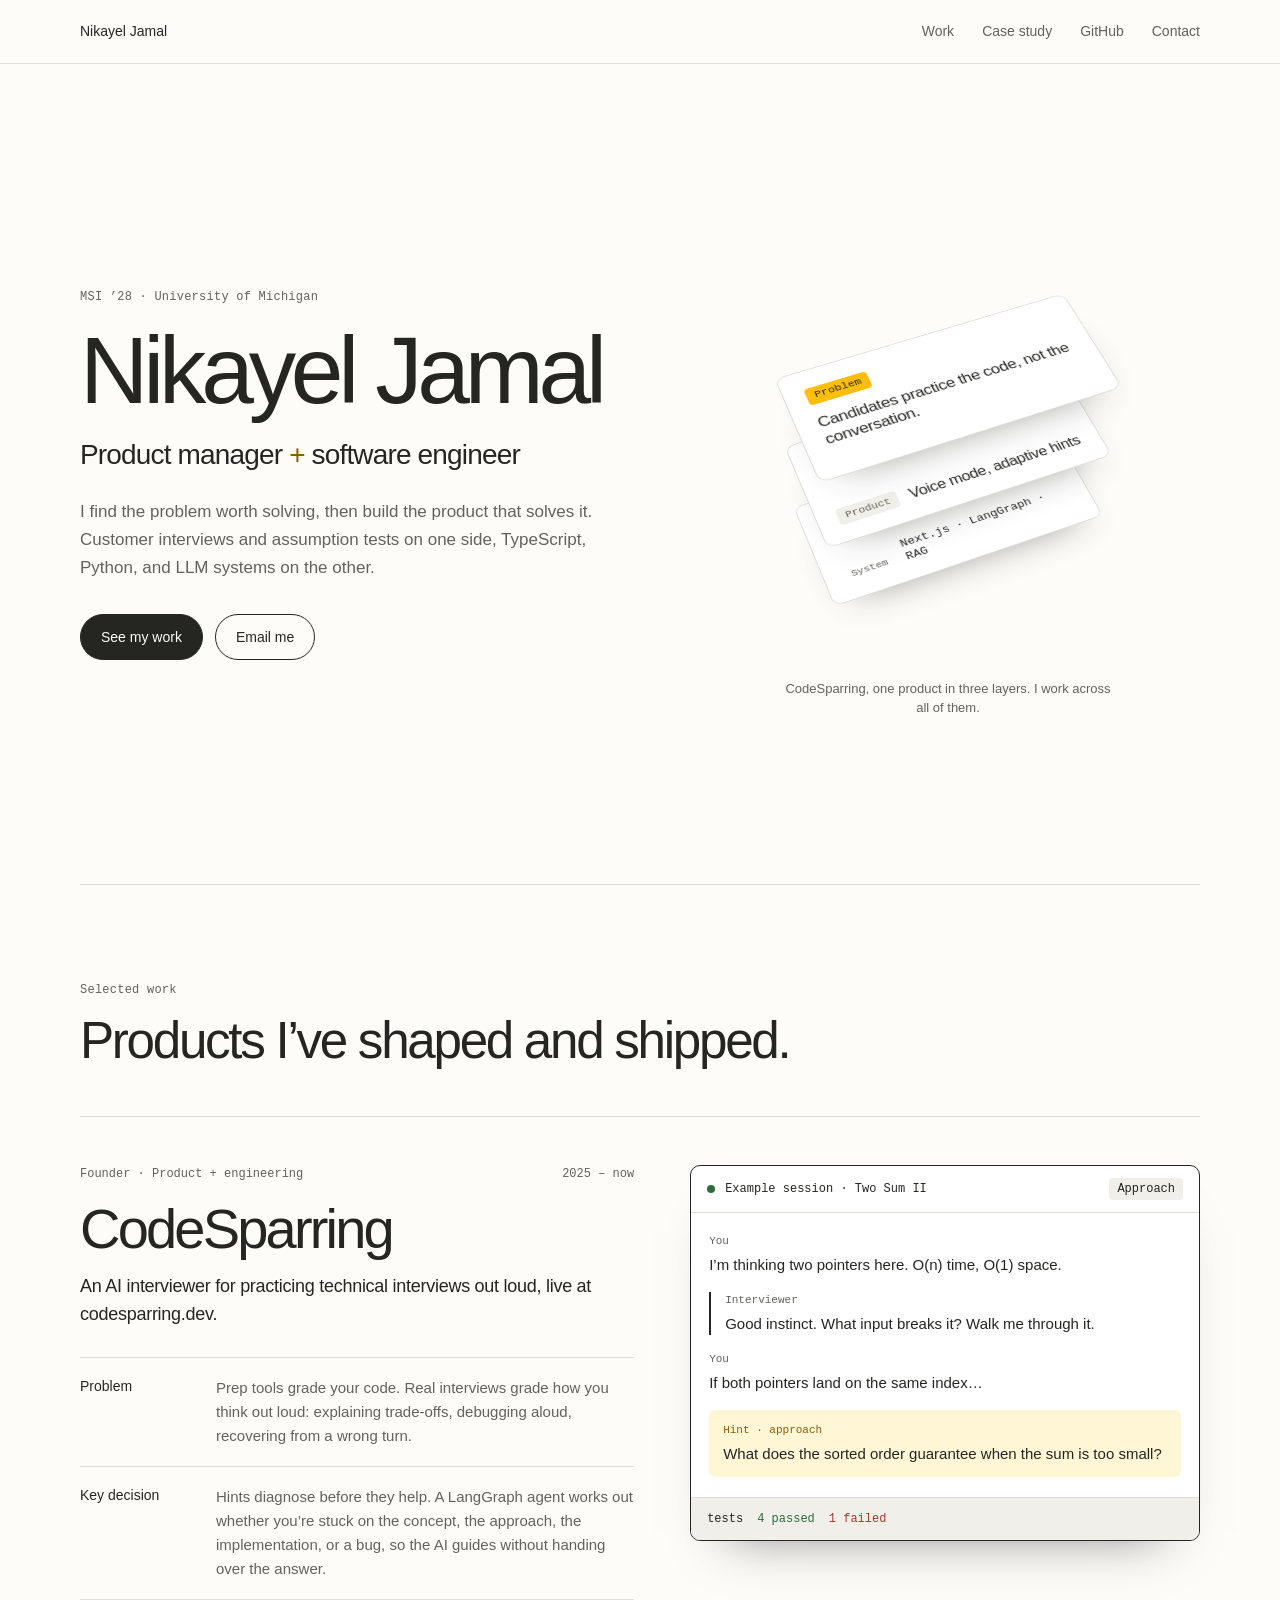
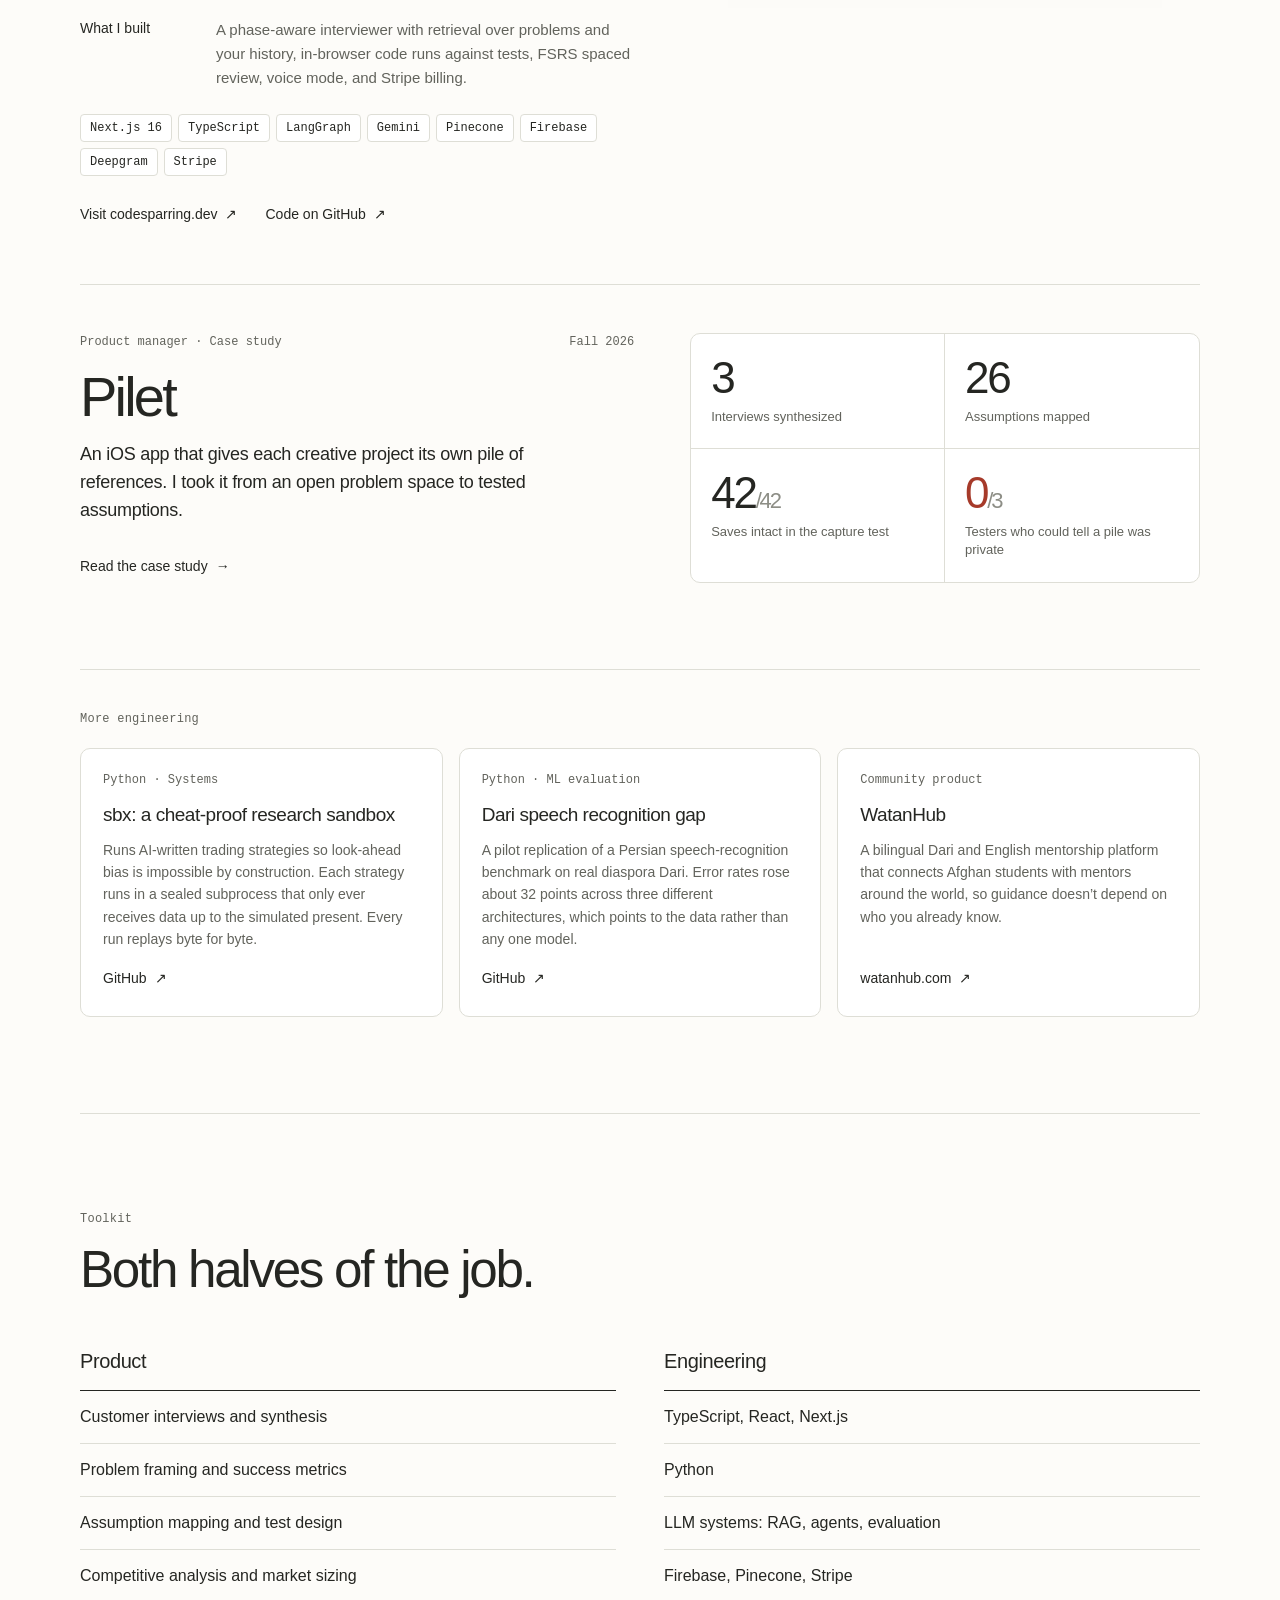
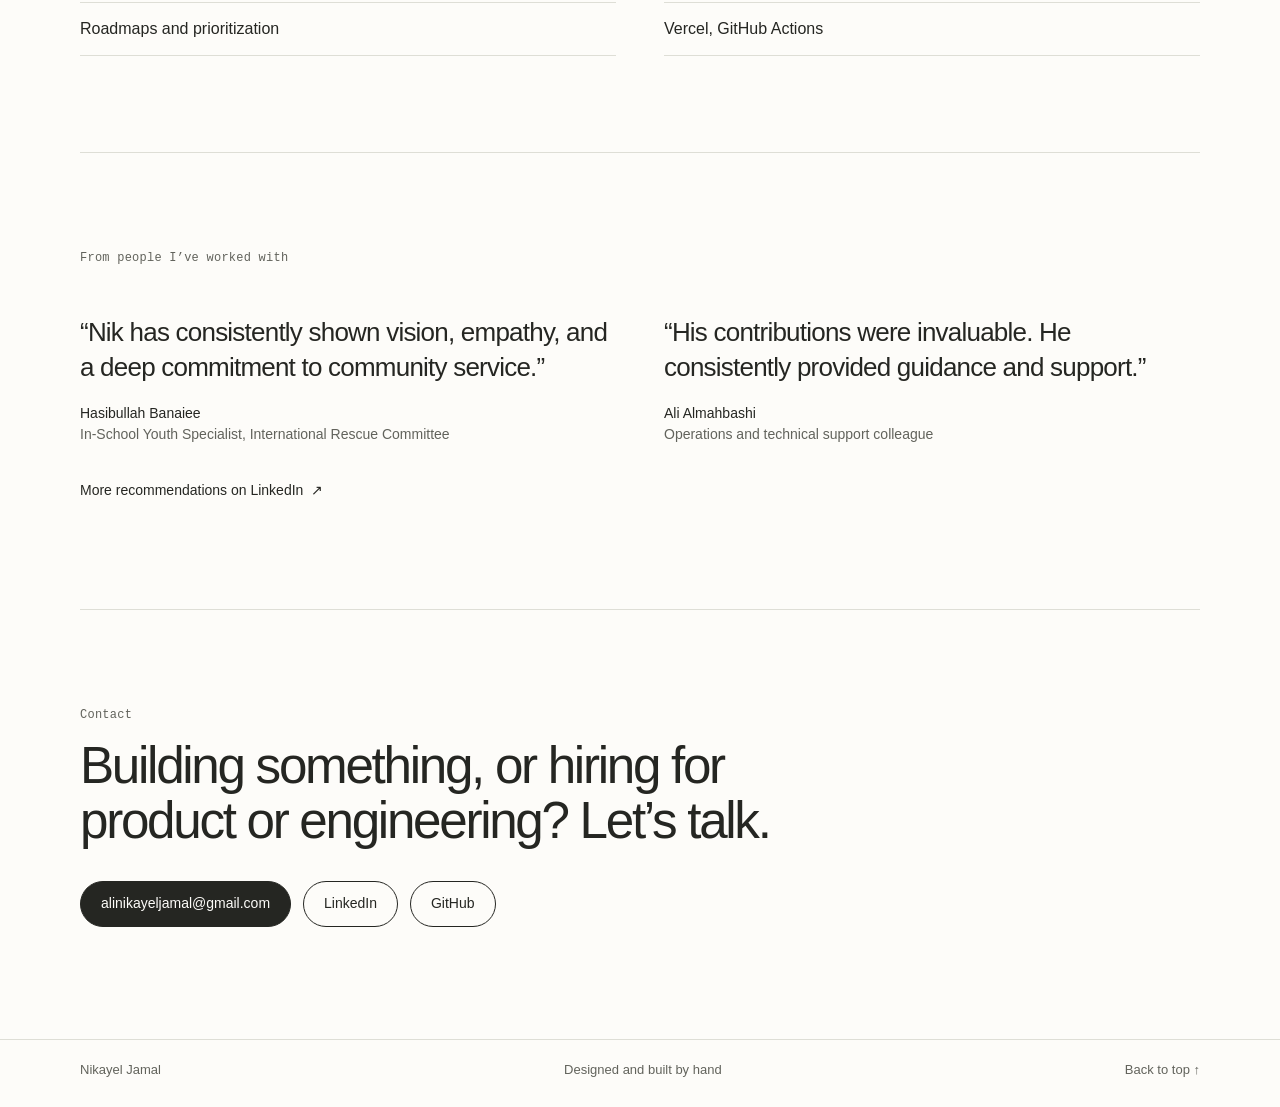
==== commit 82f26a15: "Replace internship line in contact section with a general invitation Co-Authored-By: Claude Opus 5.5" ====
--- a/index.html
+++ b/index.html
@@ -186,7 +186,7 @@
       <!-- CONTACT -->
       <section class="contact" id="contact" aria-labelledby="contact-title">
         <p class="label">Contact</p>
-        <h2 id="contact-title">Looking for Summer 2027 product management and software engineering internships.</h2>
+        <h2 id="contact-title">Building something, or hiring for product or engineering? Let’s talk.</h2>
         <div class="hero-actions">
           <a class="button button-primary" href="mailto:alinikayeljamal@gmail.com">alinikayeljamal@gmail.com</a>
           <a class="button button-quiet" href="https://www.linkedin.com/in/nikayel-ali-162812221/?skipRedirect=true" target="_blank" rel="noreferrer">LinkedIn</a>
--- a/styles.css
+++ b/styles.css
@@ -1,559 +1,83 @@
+/* Shared base for every page: tokens, reset, header, buttons. */
 :root {
-  --ink: #0b0b0f;
-  --muted: #595d64;
-  --text-primary: #0b0b0f;
-  --text-secondary: #595d64;
-  --text-tertiary: #8b9098;
-  --paper: #ffffff;
-  --surface: #ffffff;
-  --surface-soft: rgba(255, 255, 255, 0.78);
-  --line: rgba(11, 11, 15, 0.1);
-  --accent: #0071e3;
-  --accent-soft: #dbeaff;
+  --paper: #fdfcf9;
+  --ink: #252622;
+  --muted: #62635c;
+  --faint: #8d8e86;
+  --line: #deded6;
+  --surface: #f0efe9;
+  --card: #ffffff;
   --maize: #ffbe0b;
-  --gallery: #f2f2f5;
-  --violet: #7d5cff;
-  --shadow: 0 28px 80px rgba(0, 0, 0, 0.08);
-  --space-xs: 0.5rem;
-  --space-sm: 1rem;
-  --space-md: 1.5rem;
-  --space-lg: 2.5rem;
-  --space-xl: 4rem;
-  --space-2xl: 6rem;
+  --maize-ink: #876000;
+  --text-primary: var(--ink);
+  --text-secondary: var(--muted);
+  --font: "Helvetica Neue", "Avenir Next", -apple-system, BlinkMacSystemFont, "SF Pro Display", "Segoe UI", sans-serif;
+  --mono: ui-monospace, "SF Mono", "JetBrains Mono", Menlo, Consolas, monospace;
+  --page: min(1120px, calc(100% - 96px));
 }
 
-* {
-  box-sizing: border-box;
-}
-
-html {
-  scroll-behavior: smooth;
-}
-
+* { box-sizing: border-box; }
+html { scroll-behavior: smooth; }
 body {
   margin: 0;
   background: var(--paper);
   color: var(--ink);
-  font-family: "Avenir Next", "Helvetica Neue", -apple-system, BlinkMacSystemFont, "SF Pro Display", "Segoe UI", sans-serif;
+  font-family: var(--font);
   line-height: 1.5;
+  -webkit-font-smoothing: antialiased;
 }
+a { color: inherit; text-underline-offset: 5px; }
+h1, h2, h3, p { overflow-wrap: break-word; }
+h1, h2, h3 { margin: 0; font-weight: 400; }
+img, video { max-width: 100%; }
+::selection { background: #ffe49a; color: var(--ink); }
+:focus-visible { outline: 2px solid var(--ink); outline-offset: 4px; }
 
-a {
-  color: inherit;
-}
+.skip-link { position: fixed; z-index: 50; top: 8px; left: 16px; padding: 12px 20px; transform: translateY(-180%); background: var(--ink); color: #fff; }
+.skip-link:focus { transform: translateY(0); }
 
+/* Header */
 .site-header {
   position: sticky;
   top: 0;
-  left: 0;
-  right: 0;
   z-index: 10;
   display: flex;
   align-items: center;
   justify-content: space-between;
-  gap: var(--space-md);
-  min-height: 56px;
-  padding: 0 clamp(24px, 13vw, 252px);
-  background: rgba(255, 255, 255, 0.85);
+  gap: 24px;
+  min-height: 64px;
+  padding-inline: max(24px, calc((100% - 1120px) / 2));
+  background: rgba(253, 252, 249, 0.9);
+  border-bottom: 1px solid var(--line);
   backdrop-filter: blur(8px);
 }
+.brand { color: var(--ink); font-size: 14px; font-weight: 500; text-decoration: none; }
+.nav-links { display: flex; flex-wrap: nowrap; justify-content: flex-end; gap: 28px; color: var(--muted); font-size: 14px; }
+.nav-links a { display: inline-flex; align-items: center; min-height: 44px; text-decoration: none; }
+.nav-links a:hover { color: var(--ink); }
+.nav-links [aria-current="page"] { color: var(--ink); text-decoration: underline; text-decoration-color: var(--maize); text-decoration-thickness: 2px; text-underline-offset: 7px; }
 
-.brand {
-  color: var(--text-primary);
-  font-size: 14px;
-  font-weight: 500;
-  text-decoration: none;
+/* Shared pieces */
+.label { margin: 0; color: var(--muted); font-family: var(--mono); font-size: 12px; letter-spacing: 0.02em; }
+.button { display: inline-flex; align-items: center; justify-content: center; gap: 10px; min-height: 46px; padding: 0 20px; border: 1px solid var(--ink); border-radius: 999px; font-size: 14px; text-decoration: none; transition: background-color 160ms ease, color 160ms ease; }
+.button-primary { background: var(--ink); color: var(--paper); }
+.button-primary:hover { background: #000; }
+.button-quiet:hover { background: var(--ink); color: var(--paper); }
+.text-link { display: inline-flex; align-items: center; gap: 8px; min-height: 44px; font-size: 14px; text-decoration: none; }
+.text-link:hover { text-decoration: underline; }
+
+@media (max-width: 640px) {
+  :root { --page: calc(100% - 32px); }
+  .site-header { gap: 12px; min-height: 56px; padding-inline: 16px; }
+  .brand { flex-shrink: 0; font-size: 13px; }
+  .nav-links { gap: 14px; font-size: 12px; }
 }
 
-.nav-links {
-  display: flex;
-  flex-wrap: nowrap;
-  justify-content: flex-end;
-  gap: 2rem;
-  color: var(--text-secondary);
-  font-size: 14px;
-  font-weight: 400;
+@media (max-width: 400px) {
+  .nav-links { gap: 10px; font-size: 11px; }
 }
 
-.nav-links a {
-  text-decoration: none;
+@media (prefers-reduced-motion: reduce) {
+  html { scroll-behavior: auto; }
+  *, *::before, *::after { transition-duration: 0.01ms !important; animation-duration: 0.01ms !important; }
 }
-
-.nav-links a:hover {
-  color: var(--text-primary);
-}
-
-.hero-section {
-  display: grid;
-  grid-template-columns: minmax(0, 1fr) minmax(260px, 360px);
-  gap: clamp(38px, 6vw, 88px);
-  align-items: center;
-  min-height: 74vh;
-  padding: 90px clamp(24px, 13vw, 252px) 112px;
-}
-
-.hero-copy {
-  max-width: 680px;
-}
-
-.eyebrow {
-  margin: 0 0 12px;
-  color: var(--text-tertiary);
-  font-size: 10px;
-  font-weight: 700;
-  letter-spacing: 0.15em;
-  text-transform: uppercase;
-}
-
-h1,
-h2,
-h3,
-p {
-  overflow-wrap: break-word;
-}
-
-h1 {
-  margin: 0;
-  max-width: 680px;
-  font-family: "Helvetica Neue", "Avenir Next", -apple-system, BlinkMacSystemFont, "SF Pro Display", sans-serif;
-  font-size: clamp(2.2rem, 4.5vw, 3.2rem);
-  font-weight: 400;
-  line-height: 1.15;
-  letter-spacing: 0;
-}
-
-h2 {
-  margin: 0;
-  font-size: clamp(2rem, 3.6vw, 3.6rem);
-  font-weight: 500;
-  line-height: 1.06;
-  letter-spacing: 0;
-}
-
-h2 em {
-  font-style: italic;
-}
-
-h3 {
-  margin: 0;
-  font-size: 1.08rem;
-  font-weight: 500;
-  line-height: 1.25;
-  letter-spacing: 0;
-}
-
-.trust-cluster {
-  display: inline-flex;
-  flex-wrap: wrap;
-  gap: 0.12em;
-  align-items: baseline;
-}
-
-.trust-cluster span {
-  display: inline-block;
-  padding-inline: 0.02em;
-  background: none;
-  color: var(--ink);
-  text-decoration-line: underline;
-  text-decoration-color: var(--maize);
-  text-decoration-thickness: 3px;
-  text-underline-offset: 6px;
-  -webkit-box-decoration-break: clone;
-  box-decoration-break: clone;
-}
-
-.hero-school {
-  display: inline-flex;
-  align-items: center;
-  gap: 8px;
-  margin: 1.5rem 0 0;
-  color: var(--text-secondary);
-  font-size: 13px;
-  font-weight: 400;
-  line-height: 1.45;
-}
-
-.hero-school span {
-  color: var(--text-tertiary);
-}
-
-.michigan-mark {
-  width: auto;
-  height: 16px;
-  fill: var(--maize);
-  vertical-align: middle;
-}
-
-.hero-visual {
-  align-self: end;
-  display: grid;
-  margin: 0 0 10px;
-  padding: 2rem;
-  background: #f9f8f6;
-  border-radius: 16px;
-}
-
-.trust-map {
-  width: 100%;
-  max-width: 360px;
-  justify-self: center;
-}
-
-.trust-lines line {
-  stroke: #e0e0e0;
-  stroke-width: 1;
-}
-
-.trust-node circle {
-  fill: #1a1a1a;
-}
-
-.trust-node text {
-  fill: var(--text-secondary);
-  font-size: 11px;
-  font-weight: 400;
-  text-anchor: middle;
-  dominant-baseline: middle;
-}
-
-.trust-node.node-right text {
-  text-anchor: start;
-}
-
-.trust-node.node-left text {
-  text-anchor: end;
-}
-
-.trust-node-center circle {
-  fill: #ffffff;
-  stroke: #1a1a1a;
-  stroke-width: 2;
-}
-
-.trust-node-center text {
-  fill: #1a1a1a;
-  font-size: 13px;
-  font-weight: 500;
-  text-anchor: middle;
-}
-
-figcaption {
-  max-width: 360px;
-  margin-top: var(--space-md);
-  padding-top: var(--space-sm);
-  border-top: 0.5px solid rgba(11, 11, 15, 0.14);
-  color: var(--text-secondary);
-  font-size: 12px;
-  line-height: 1.45;
-  text-align: left;
-}
-
-.button {
-  display: inline-flex;
-  align-items: center;
-  justify-content: center;
-  min-height: 44px;
-  padding: 11px 20px;
-  border: 1px solid rgba(11, 11, 15, 0.12);
-  border-radius: 999px;
-  font-weight: 650;
-  text-decoration: none;
-  transition: transform 160ms ease, background 160ms ease, border-color 160ms ease;
-}
-
-.button:hover {
-  transform: translateY(-1px);
-}
-
-.button.primary {
-  background: var(--accent);
-  border-color: var(--accent);
-  color: #ffffff;
-}
-
-.button.secondary {
-  background: rgba(255, 255, 255, 0.64);
-  color: var(--ink);
-  backdrop-filter: blur(18px) saturate(1.2);
-}
-
-.section-band,
-.content-section,
-.contact-section {
-  padding: clamp(72px, 10vw, 132px) clamp(20px, 6vw, 88px);
-}
-
-.content-section {
-  background: var(--gallery);
-}
-
-.section-heading {
-  display: grid;
-  gap: 6px;
-  max-width: 860px;
-  margin-bottom: 42px;
-}
-
-.method-section {
-  background: #1d1d1a;
-  color: #f6f4ef;
-}
-
-.method-section .eyebrow {
-  color: rgba(246, 244, 239, 0.52);
-}
-
-.reference-panel {
-  display: grid;
-  grid-template-columns: minmax(0, 1.15fr) minmax(260px, 0.85fr);
-  gap: 0;
-  max-width: 1080px;
-  overflow: hidden;
-  border: 1px solid rgba(246, 244, 239, 0.18);
-  border-radius: 8px;
-}
-
-.reference-quote {
-  display: grid;
-  align-content: start;
-  min-height: 320px;
-  margin: 0;
-  padding: clamp(22px, 3vw, 32px);
-  background: rgba(255, 255, 255, 0.04);
-  border-right: 1px solid rgba(246, 244, 239, 0.14);
-}
-
-.reference-quote:last-child {
-  border-right: 0;
-}
-
-.reference-quote-primary {
-  min-height: 360px;
-}
-
-.reference-quote blockquote {
-  position: relative;
-  margin: 0;
-  color: #ffffff;
-  font-size: clamp(1.2rem, 2vw, 2rem);
-  font-weight: 650;
-  font-style: italic;
-  line-height: 1.42;
-}
-
-.reference-quote blockquote::before {
-  content: "“";
-  display: block;
-  margin-bottom: 24px;
-  color: rgba(246, 244, 239, 0.48);
-  font-size: 2.5rem;
-  font-style: normal;
-  line-height: 0.6;
-}
-
-.reference-quote figcaption {
-  display: grid;
-  gap: 4px;
-  margin-top: auto;
-  padding-top: 22px;
-  border-top: 1px solid rgba(246, 244, 239, 0.14);
-}
-
-.reference-quote strong {
-  color: #ffffff;
-  font-size: 0.92rem;
-  font-weight: 750;
-}
-
-.reference-quote span {
-  max-width: 620px;
-  color: rgba(246, 244, 239, 0.68);
-  font-size: 0.82rem;
-  font-weight: 600;
-  line-height: 1.35;
-}
-
-.reference-quote small {
-  max-width: 360px;
-  margin-top: 8px;
-  padding-left: 10px;
-  border-left: 1px solid rgba(246, 244, 239, 0.28);
-  color: rgba(246, 244, 239, 0.52);
-  font-size: 0.78rem;
-  line-height: 1.4;
-}
-
-.reference-link {
-  display: inline-flex;
-  justify-self: start;
-  align-items: center;
-  min-height: 42px;
-  color: rgba(246, 244, 239, 0.82);
-  font-weight: 750;
-  text-decoration: none;
-}
-
-.reference-link:hover,
-.reference-link:focus-visible {
-  color: #ffffff;
-}
-
-.reference-footer {
-  display: flex;
-  align-items: center;
-  justify-content: space-between;
-  gap: var(--space-md);
-  max-width: 1080px;
-  margin-top: 18px;
-  color: rgba(246, 244, 239, 0.58);
-  font-size: 0.84rem;
-}
-
-.about-section {
-  display: grid;
-  grid-template-columns: minmax(280px, 0.9fr) minmax(280px, 1fr);
-  gap: 34px;
-  align-items: start;
-}
-
-.about-copy p:last-child {
-  max-width: 680px;
-  margin: 22px 0 0;
-  color: var(--muted);
-  font-size: 1.1rem;
-}
-
-.skill-panel {
-  display: flex;
-  flex-wrap: wrap;
-  align-content: flex-start;
-  gap: 10px;
-  min-height: 260px;
-  padding: 24px;
-  background: var(--surface-soft);
-  border: 1px solid rgba(255, 255, 255, 0.72);
-  border-radius: 28px;
-  box-shadow: 0 16px 50px rgba(0, 0, 0, 0.055);
-  backdrop-filter: blur(18px) saturate(1.18);
-}
-
-.skill-panel span {
-  display: inline-flex;
-  align-items: center;
-  min-height: 38px;
-  padding: 8px 14px;
-  background: #f2f2f7;
-  color: var(--ink);
-  font-size: 0.92rem;
-  font-weight: 700;
-  border-radius: 999px;
-}
-
-.contact-section {
-  display: grid;
-  gap: 22px;
-  background:
-    linear-gradient(135deg, rgba(0, 113, 227, 0.22), transparent 42%),
-    #0b0b0f;
-  color: #ffffff;
-}
-
-.contact-section .eyebrow {
-  color: #79b8ff;
-}
-
-.contact-section h2 {
-  max-width: 900px;
-}
-
-.contact-links {
-  display: flex;
-  flex-wrap: wrap;
-  gap: 10px;
-  align-items: center;
-}
-
-.contact-section .button {
-  border-color: rgba(255, 255, 255, 0.16);
-}
-
-.contact-section .button.secondary {
-  background: rgba(255, 255, 255, 0.08);
-  color: #ffffff;
-}
-
-.contact-section .button.secondary:hover,
-.contact-section .button.secondary:focus-visible {
-  border-color: rgba(255, 255, 255, 0.34);
-  background: rgba(255, 255, 255, 0.14);
-}
-
-@media (max-width: 980px) {
-  .hero-section,
-  .about-section {
-    grid-template-columns: 1fr;
-  }
-
-  .hero-section {
-    min-height: auto;
-  }
-
-  .hero-visual {
-    max-width: 440px;
-    margin-top: 8px;
-  }
-
-  figcaption {
-    max-width: 440px;
-  }
-
-  .reference-panel {
-    grid-template-columns: 1fr;
-  }
-
-  .reference-quote {
-    border-right: 0;
-    border-bottom: 1px solid rgba(246, 244, 239, 0.14);
-  }
-}
-
-@media (max-width: 640px) {
-  .site-header {
-    align-items: center;
-    min-height: 56px;
-    gap: 14px;
-    padding-inline: 24px;
-  }
-
-  .nav-links {
-    gap: 8px 12px;
-    font-size: 0.78rem;
-  }
-
-  h1 {
-    font-size: clamp(2.1rem, 9vw, 3.4rem);
-  }
-
-  .hero-section {
-    min-height: auto;
-    padding: 72px 24px 72px;
-  }
-
-  .hero-visual {
-    max-width: 100%;
-  }
-
-  figcaption {
-    font-size: 0.86rem;
-  }
-
-  .reference-quote {
-    min-height: auto;
-    padding-inline: 0;
-  }
-
-  .reference-footer {
-    align-items: flex-start;
-    flex-direction: column;
-  }
-}
--- a/home.css
+++ b/home.css
@@ -0,0 +1,133 @@
+/* Homepage */
+main:focus { outline: none; }
+.visually-hidden { position: absolute; width: 1px; height: 1px; overflow: hidden; clip: rect(0 0 0 0); white-space: nowrap; }
+
+/* Hero */
+.hero { display: grid; grid-template-columns: minmax(0, 1fr) minmax(0, 0.9fr); gap: 56px; align-items: center; width: var(--page); min-height: min(calc(100vh - 64px), 820px); margin-inline: auto; padding: 64px 0; }
+.hero h1 { margin-top: 18px; font-size: clamp(56px, 7.4vw, 104px); line-height: 0.98; letter-spacing: -0.055em; }
+.hero-role { margin: 18px 0 0; font-size: clamp(20px, 2.2vw, 28px); letter-spacing: -0.03em; }
+.hero-role span { color: var(--maize-ink); }
+.hero-lede { max-width: 520px; margin: 22px 0 0; color: var(--muted); font-size: 17px; line-height: 1.65; }
+.hero-actions { display: flex; flex-wrap: wrap; gap: 12px; margin-top: 32px; }
+
+/* Signature: layered 3D stack */
+.layers { margin: 0; }
+.layers-scene { --rx: 38deg; --rz: -22deg; --gap: 104px; position: relative; height: 440px; perspective: 1400px; }
+.layers-scene > .layer { position: absolute; left: 50%; top: 50%; width: 300px; min-height: 132px; margin: -66px 0 0 -150px; padding: 18px 20px; border: 1px solid var(--line); border-radius: 10px; background: var(--card); box-shadow: 0 24px 40px -28px rgba(37, 38, 34, 0.45); transform: rotateX(var(--rx)) rotateZ(var(--rz)) translateZ(calc(var(--z) * var(--gap))); transition: transform 600ms cubic-bezier(0.22, 1, 0.36, 1); }
+.layers-scene:hover, .layers-scene:focus-within { --gap: 120px; }
+.layers-scene > .layer-system, .layers-scene > .layer-product { display: flex; align-items: flex-end; gap: 12px; }
+.layer-system p, .layer-product p { margin: 0; }
+.layer-system .layer-tag, .layer-product .layer-tag { flex: none; margin-bottom: 1px; }
+.layer-system { --z: -1; background: var(--surface); }
+.layer-product { --z: 0; }
+.layer-problem { --z: 1; border-color: var(--ink); }
+.layer-tag { display: inline-block; padding: 2px 8px; border-radius: 4px; background: var(--surface); color: var(--muted); font-family: var(--mono); font-size: 11px; }
+.layer-problem .layer-tag { background: var(--maize); color: var(--ink); }
+.layer-system .layer-tag { background: var(--card); }
+.layer p { margin: 12px 0 0; font-size: 16px; line-height: 1.35; letter-spacing: -0.02em; }
+.layer-system p { font-family: var(--mono); font-size: 13px; letter-spacing: 0; }
+.layers figcaption { max-width: 340px; margin: 8px auto 0; color: var(--muted); font-size: 13px; line-height: 1.5; text-align: center; }
+
+/* Sections */
+.section { width: var(--page); margin-inline: auto; padding: 96px 0; border-top: 1px solid var(--line); }
+.section-head { margin-bottom: 48px; }
+.section-head h2, .contact h2 { max-width: 760px; margin-top: 14px; font-size: clamp(32px, 4vw, 52px); line-height: 1.08; letter-spacing: -0.045em; text-wrap: balance; }
+
+/* Featured work */
+.feature { display: grid; grid-template-columns: minmax(0, 1fr) minmax(0, 0.92fr); gap: 56px; align-items: start; padding: 48px 0; border-top: 1px solid var(--line); color: inherit; text-decoration: none; }
+.feature-meta { display: flex; flex-wrap: wrap; justify-content: space-between; gap: 8px 16px; margin: 0; color: var(--muted); font-family: var(--mono); font-size: 12px; }
+.feature h3 { margin-top: 18px; font-size: clamp(36px, 4.4vw, 56px); line-height: 1; letter-spacing: -0.05em; }
+.feature-lede { max-width: 520px; margin: 16px 0 0; font-size: 18px; line-height: 1.55; letter-spacing: -0.015em; }
+.feature-facts { display: grid; gap: 18px; margin: 28px 0 0; }
+.feature-facts > div { display: grid; grid-template-columns: 120px minmax(0, 1fr); gap: 16px; padding-top: 18px; border-top: 1px solid var(--line); }
+.feature-facts dt { font-size: 14px; font-weight: 500; }
+.feature-facts dd { margin: 0; color: var(--muted); font-size: 15px; line-height: 1.6; }
+.stack { display: flex; flex-wrap: wrap; gap: 6px; margin: 24px 0 0; padding: 0; list-style: none; }
+.stack li { padding: 4px 9px; border: 1px solid var(--line); border-radius: 4px; background: var(--card); font-family: var(--mono); font-size: 12px; }
+.feature-links { display: flex; flex-wrap: wrap; gap: 4px 28px; margin-top: 16px; }
+
+/* Example session panel */
+.session { position: sticky; top: 96px; overflow: hidden; border: 1px solid var(--ink); border-radius: 10px; background: var(--card); box-shadow: 0 30px 50px -38px rgba(37, 38, 34, 0.6); }
+.session-bar { display: flex; align-items: center; gap: 10px; padding: 12px 16px; border-bottom: 1px solid var(--line); font-family: var(--mono); font-size: 12px; }
+.session-dot { width: 8px; height: 8px; border-radius: 50%; background: #2f6b3f; }
+.session-phase { margin-left: auto; padding: 2px 8px; border-radius: 4px; background: var(--surface); }
+.session-body { display: grid; gap: 16px; padding: 20px 18px; }
+.turn { margin: 0; font-size: 15px; line-height: 1.5; }
+.turn span { display: block; margin-bottom: 4px; color: var(--muted); font-family: var(--mono); font-size: 11px; }
+.turn-ai { padding-left: 14px; border-left: 2px solid var(--ink); }
+.turn-hint { padding: 12px 14px; border-radius: 6px; background: #fff6d6; }
+.turn-hint span { color: var(--maize-ink); }
+.session-tests { display: flex; gap: 14px; padding: 12px 16px; border-top: 1px solid var(--line); background: var(--surface); font-family: var(--mono); font-size: 12px; }
+.session-tests .pass { color: #2f6b3f; }
+.session-tests .fail { color: #a63a2a; }
+
+/* Case study feature */
+.feature-case { margin-top: 0; }
+.feature-case:hover h3 { text-decoration: underline; text-decoration-color: var(--maize); text-decoration-thickness: 3px; text-underline-offset: 8px; }
+.case-link { margin-top: 20px; }
+.feature-case:hover .case-link { text-decoration: underline; }
+.case-stats { display: grid; grid-template-columns: repeat(2, minmax(0, 1fr)); gap: 0; margin: 0; border: 1px solid var(--line); border-radius: 10px; background: var(--card); overflow: hidden; }
+.case-stats > div { display: flex; flex-direction: column-reverse; justify-content: flex-end; gap: 8px; padding: 22px 20px; border-bottom: 1px solid var(--line); }
+.case-stats > div:nth-child(odd) { border-right: 1px solid var(--line); }
+.case-stats > div:nth-last-child(-n+2) { border-bottom: 0; }
+.case-stats dt { color: var(--muted); font-size: 13px; line-height: 1.4; }
+.case-stats dd { margin: 0; font-size: 44px; line-height: 1; letter-spacing: -0.05em; }
+.case-stats small { color: var(--faint); font-size: 22px; }
+.case-stats > div:last-child dd { color: #a63a2a; }
+
+/* More engineering */
+.more-title { margin: 32px 0 20px; padding-top: 40px; border-top: 1px solid var(--line); }
+.more-grid { display: grid; grid-template-columns: repeat(3, minmax(0, 1fr)); gap: 16px; margin: 0; padding: 0; list-style: none; }
+.mini { display: flex; flex-direction: column; padding: 22px; border: 1px solid var(--line); border-radius: 10px; background: var(--card); }
+.mini h4 { margin: 14px 0 0; font-size: 19px; font-weight: 400; line-height: 1.25; letter-spacing: -0.025em; }
+.mini > p:not(.feature-meta) { margin: 12px 0 0; color: var(--muted); font-size: 14px; line-height: 1.6; }
+.mini .text-link { margin-top: auto; padding-top: 12px; }
+
+/* Toolkit */
+.toolkit-grid { display: grid; grid-template-columns: repeat(2, minmax(0, 1fr)); gap: 48px; }
+.toolkit h3 { padding-bottom: 14px; border-bottom: 1px solid var(--ink); font-size: 20px; letter-spacing: -0.02em; }
+.toolkit ul { margin: 0; padding: 0; list-style: none; }
+.toolkit li { padding: 14px 0; border-bottom: 1px solid var(--line); font-size: 16px; }
+
+/* References */
+.refs { display: grid; grid-template-columns: repeat(2, minmax(0, 1fr)); gap: 48px; margin-bottom: 24px; }
+.refs figure { margin: 0; }
+.refs blockquote { margin: 0; font-size: clamp(20px, 2.1vw, 26px); line-height: 1.35; letter-spacing: -0.03em; }
+.refs figcaption { margin-top: 18px; color: var(--muted); font-size: 14px; line-height: 1.5; }
+.refs strong { display: block; color: var(--ink); font-weight: 500; }
+
+/* Contact + footer */
+.contact { width: var(--page); margin-inline: auto; padding: 96px 0 112px; border-top: 1px solid var(--line); }
+.contact h2 { max-width: 820px; }
+.site-footer { display: flex; justify-content: space-between; gap: 16px; padding: 20px max(24px, calc((100% - 1120px) / 2)) 28px; border-top: 1px solid var(--line); color: var(--muted); font-size: 13px; }
+.site-footer a { text-decoration: none; }
+.site-footer a:hover { color: var(--ink); text-decoration: underline; }
+
+@media (max-width: 1000px) {
+  .hero { grid-template-columns: 1fr; min-height: 0; gap: 24px; padding: 56px 0 40px; }
+  .layers-scene { height: 400px; }
+  .feature { grid-template-columns: 1fr; gap: 32px; }
+  .session { position: static; }
+  .more-grid { grid-template-columns: 1fr; }
+}
+
+@media (max-width: 640px) {
+  .hero { padding-top: 40px; }
+  .layers-scene { --gap: 80px; height: 340px; }
+  .layers-scene:hover, .layers-scene:focus-within { --gap: 80px; }
+  .layers-scene > .layer { width: 280px; min-height: 120px; margin: -60px 0 0 -140px; padding: 14px 16px; }
+  .layer p { font-size: 14px; }
+  .section { padding: 64px 0; }
+  .contact { padding: 64px 0 80px; }
+  .section-head { margin-bottom: 32px; }
+  .feature-facts > div { grid-template-columns: 1fr; gap: 6px; }
+  .case-stats dd { font-size: 34px; }
+  .toolkit-grid, .refs { grid-template-columns: 1fr; gap: 32px; }
+  .contact .button-primary { font-size: 13px; }
+  .site-footer { padding-inline: 16px; }
+  .site-footer span:nth-child(2) { display: none; }
+}
+
+@media (prefers-reduced-motion: reduce) {
+  .layers-scene:hover, .layers-scene:focus-within { --gap: 96px; }
+}
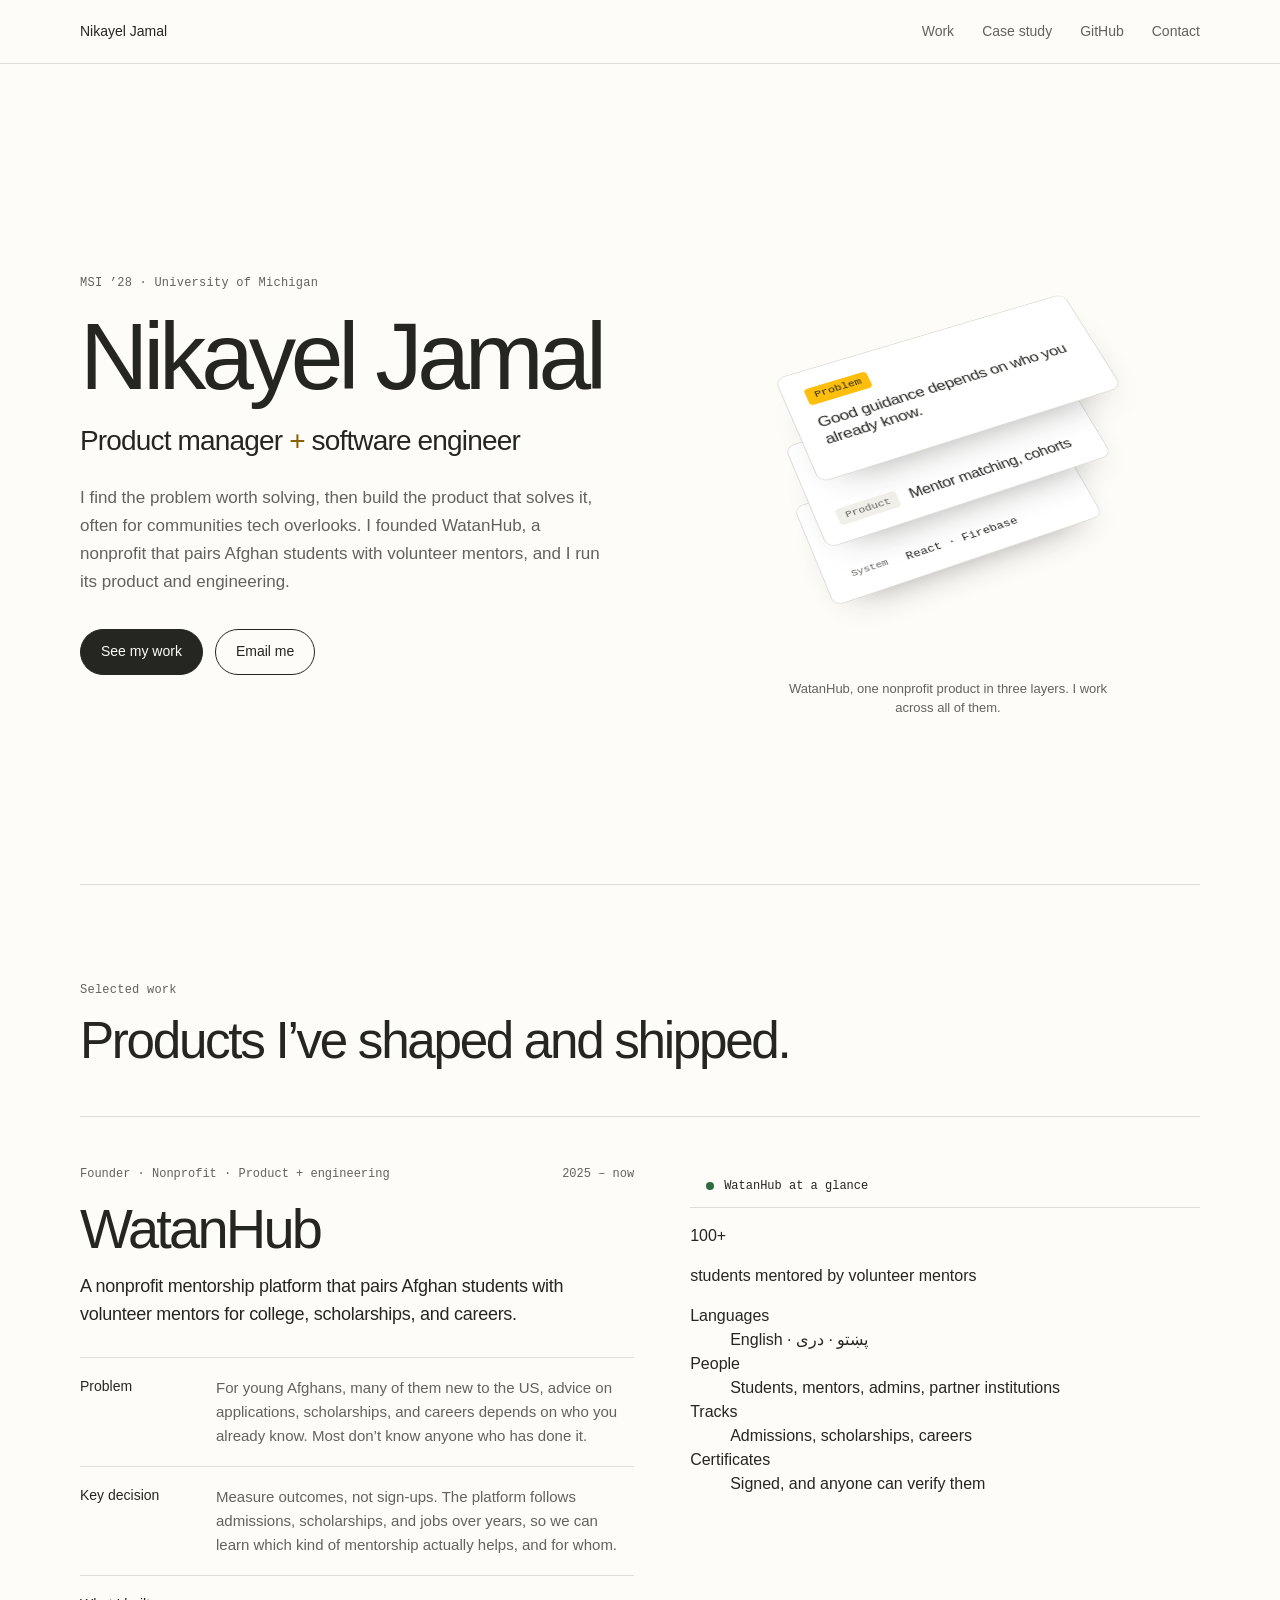
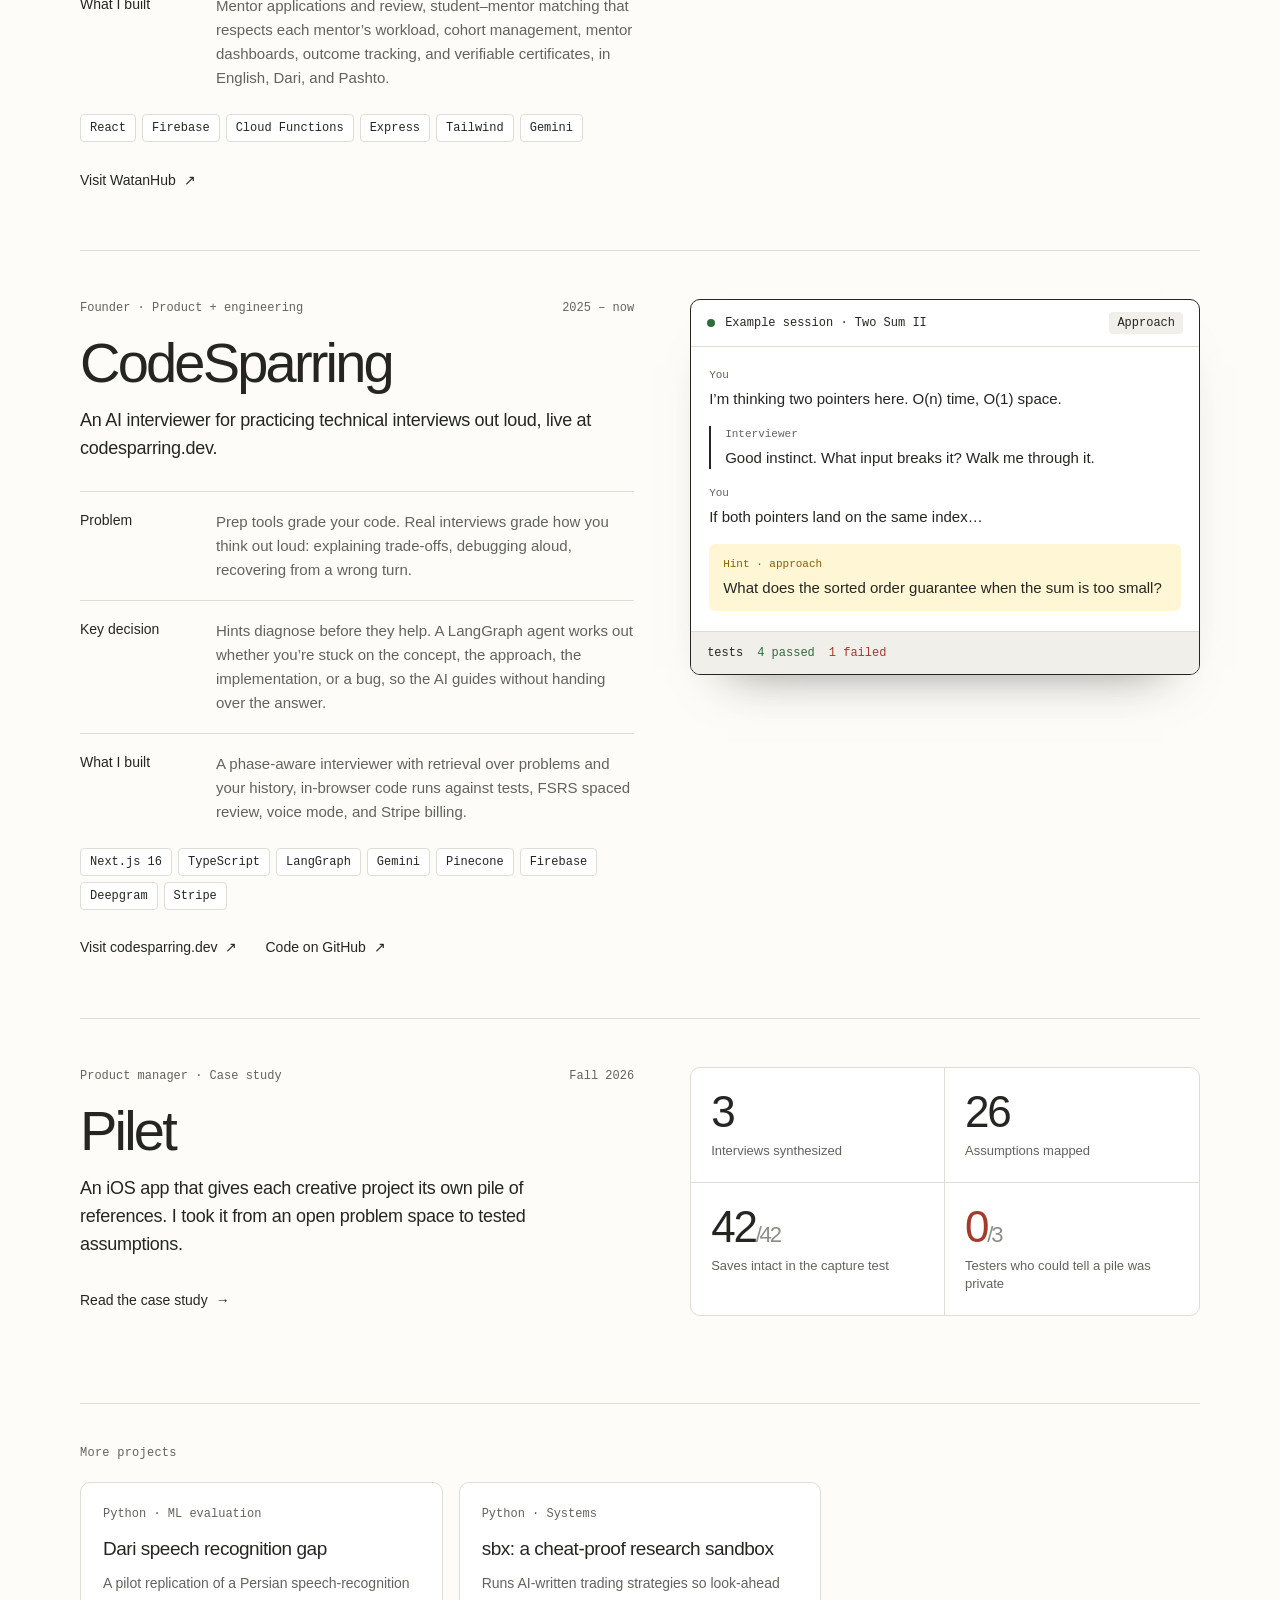
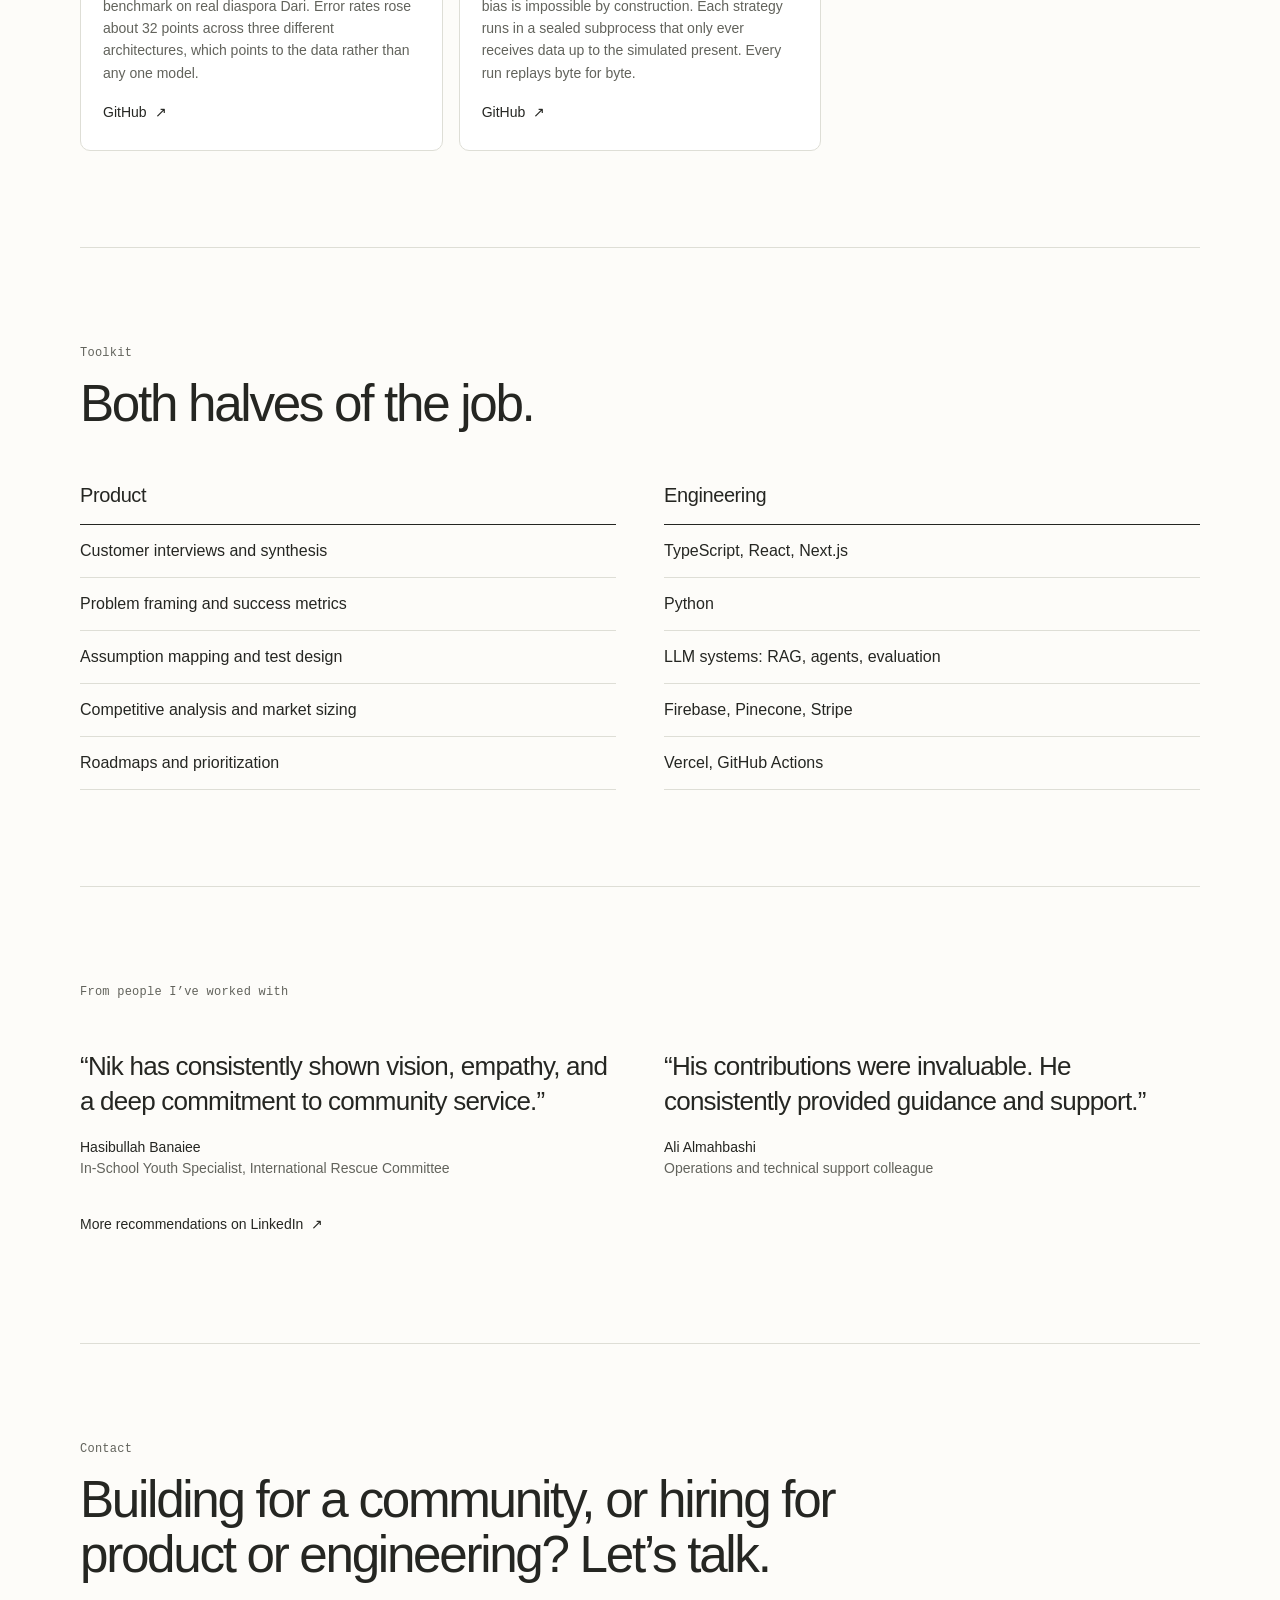
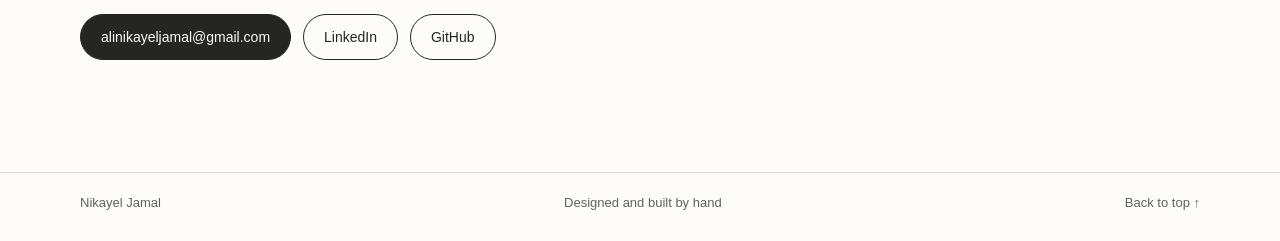
==== commit 76981b40: "Invite community builders in the contact line Co-Authored-By: Claude Opus 5.5 <noreply@anthropic.com" ====
--- a/index.html
+++ b/index.html
@@ -4,7 +4,7 @@
     <meta charset="utf-8">
     <meta name="viewport" content="width=device-width, initial-scale=1">
     <title>Nikayel Jamal · Product Manager &amp; Software Engineer</title>
-    <meta name="description" content="Product manager and software engineer at the University of Michigan School of Information (MSI ’28). I find the problem worth solving, then build the product that solves it.">
+    <meta name="description" content="Product manager and software engineer at the University of Michigan School of Information (MSI ’28). I find the problem worth solving, then build the product that solves it, often for communities tech overlooks. Founder of WatanHub, a nonprofit mentorship platform for Afghan students.">
     <link rel="stylesheet" href="styles.css">
     <link rel="stylesheet" href="home.css">
     <script src="home.js" defer></script>
@@ -28,7 +28,7 @@
           <p class="label">MSI ’28 · University of Michigan</p>
           <h1 id="hero-title">Nikayel Jamal</h1>
           <p class="hero-role">Product manager <span aria-hidden="true">+</span> software engineer</p>
-          <p class="hero-lede">I find the problem worth solving, then build the product that solves it. Customer interviews and assumption tests on one side, TypeScript, Python, and LLM systems on the other.</p>
+          <p class="hero-lede">I find the problem worth solving, then build the product that solves it, often for communities tech overlooks. I founded WatanHub, a nonprofit that pairs Afghan students with volunteer mentors, and I run its product and engineering.</p>
           <div class="hero-actions">
             <a class="button button-primary" href="#work">See my work</a>
             <a class="button button-quiet" href="mailto:alinikayeljamal@gmail.com">Email me</a>
@@ -40,18 +40,18 @@
           <div class="layers-scene" data-tilt>
             <div class="layer layer-system">
               <span class="layer-tag">System</span>
-              <p>Next.js · LangGraph · RAG</p>
+              <p>React · Firebase</p>
             </div>
             <div class="layer layer-product">
               <span class="layer-tag">Product</span>
-              <p>Voice mode, adaptive hints</p>
+              <p>Mentor matching, cohorts</p>
             </div>
             <div class="layer layer-problem">
               <span class="layer-tag">Problem</span>
-              <p>Candidates practice the code, not the conversation.</p>
-            </div>
-          </div>
-          <figcaption>CodeSparring, one product in three layers. I work across all of them.</figcaption>
+              <p>Good guidance depends on who you already know.</p>
+            </div>
+          </div>
+          <figcaption>WatanHub, one nonprofit product in three layers. I work across all of them.</figcaption>
         </figure>
       </section>
 
@@ -62,7 +62,41 @@
           <h2 id="work-title">Products I’ve shaped and shipped.</h2>
         </div>
 
-        <!-- Featured 1: founder, PM + SWE -->
+        <!-- Featured 1: nonprofit founder, PM + SWE -->
+        <article class="feature" aria-labelledby="wh-title">
+          <div class="feature-copy">
+            <p class="feature-meta"><span>Founder · Nonprofit · Product + engineering</span><span>2025 – now</span></p>
+            <h3 id="wh-title">WatanHub</h3>
+            <p class="feature-lede">A nonprofit mentorship platform that pairs Afghan students with volunteer mentors for college, scholarships, and careers.</p>
+            <dl class="feature-facts">
+              <div><dt>Problem</dt><dd>For young Afghans, many of them new to the US, advice on applications, scholarships, and careers depends on who you already know. Most don’t know anyone who has done it.</dd></div>
+              <div><dt>Key decision</dt><dd>Measure outcomes, not sign-ups. The platform follows admissions, scholarships, and jobs over years, so we can learn which kind of mentorship actually helps, and for whom.</dd></div>
+              <div><dt>What I built</dt><dd>Mentor applications and review, student–mentor matching that respects each mentor’s workload, cohort management, mentor dashboards, outcome tracking, and verifiable certificates, in English, Dari, and Pashto.</dd></div>
+            </dl>
+            <ul class="stack" aria-label="Tech stack">
+              <li>React</li><li>Firebase</li><li>Cloud Functions</li><li>Express</li><li>Tailwind</li><li>Gemini</li>
+            </ul>
+            <div class="feature-links">
+              <a class="text-link" href="https://watanhub.vercel.app" target="_blank" rel="noreferrer">Visit WatanHub <span aria-hidden="true">↗</span></a>
+            </div>
+          </div>
+
+          <div class="impact" aria-label="WatanHub at a glance">
+            <div class="session-bar"><span class="session-dot"></span><span>WatanHub at a glance</span></div>
+            <div class="impact-hero">
+              <p class="impact-number">100+</p>
+              <p class="impact-label">students mentored by volunteer mentors</p>
+            </div>
+            <dl class="impact-rows">
+              <div><dt>Languages</dt><dd>English · <bdi lang="prs" dir="rtl">دری</bdi> · <bdi lang="ps" dir="rtl">پښتو</bdi></dd></div>
+              <div><dt>People</dt><dd>Students, mentors, admins, partner institutions</dd></div>
+              <div><dt>Tracks</dt><dd>Admissions, scholarships, careers</dd></div>
+              <div><dt>Certificates</dt><dd>Signed, and anyone can verify them</dd></div>
+            </dl>
+          </div>
+        </article>
+
+        <!-- Featured 2: founder, PM + SWE -->
         <article class="feature" aria-labelledby="cs-title">
           <div class="feature-copy">
             <p class="feature-meta"><span>Founder · Product + engineering</span><span>2025 – now</span></p>
@@ -94,7 +128,7 @@
           </div>
         </article>
 
-        <!-- Featured 2: PM case study -->
+        <!-- Featured 3: PM case study -->
         <a class="feature feature-case" href="case-study.html" aria-labelledby="pilet-title">
           <div class="feature-copy">
             <p class="feature-meta"><span>Product manager · Case study</span><span>Fall 2026</span></p>
@@ -111,14 +145,8 @@
         </a>
 
         <!-- More engineering -->
-        <h3 class="more-title label">More engineering</h3>
-        <ul class="more-grid">
-          <li class="mini">
-            <p class="feature-meta"><span>Python · Systems</span></p>
-            <h4>sbx: a cheat-proof research sandbox</h4>
-            <p>Runs AI-written trading strategies so look-ahead bias is impossible by construction. Each strategy runs in a sealed subprocess that only ever receives data up to the simulated present. Every run replays byte for byte.</p>
-            <a class="text-link" href="https://github.com/Nikayel/finance-agent" target="_blank" rel="noreferrer">GitHub <span aria-hidden="true">↗</span></a>
-          </li>
+        <h3 class="more-title label">More projects</h3>
+        <ul class="more-grid more-grid-2">
           <li class="mini">
             <p class="feature-meta"><span>Python · ML evaluation</span></p>
             <h4>Dari speech recognition gap</h4>
@@ -126,10 +154,10 @@
             <a class="text-link" href="https://github.com/Nikayel/dari-asr-domain-gap" target="_blank" rel="noreferrer">GitHub <span aria-hidden="true">↗</span></a>
           </li>
           <li class="mini">
-            <p class="feature-meta"><span>Community product</span></p>
-            <h4>WatanHub</h4>
-            <p>A bilingual Dari and English mentorship platform that connects Afghan students with mentors around the world, so guidance doesn’t depend on who you already know.</p>
-            <a class="text-link" href="https://www.watanhub.com/" target="_blank" rel="noreferrer">watanhub.com <span aria-hidden="true">↗</span></a>
+            <p class="feature-meta"><span>Python · Systems</span></p>
+            <h4>sbx: a cheat-proof research sandbox</h4>
+            <p>Runs AI-written trading strategies so look-ahead bias is impossible by construction. Each strategy runs in a sealed subprocess that only ever receives data up to the simulated present. Every run replays byte for byte.</p>
+            <a class="text-link" href="https://github.com/Nikayel/finance-agent" target="_blank" rel="noreferrer">GitHub <span aria-hidden="true">↗</span></a>
           </li>
         </ul>
       </section>
@@ -186,7 +214,7 @@
       <!-- CONTACT -->
       <section class="contact" id="contact" aria-labelledby="contact-title">
         <p class="label">Contact</p>
-        <h2 id="contact-title">Building something, or hiring for product or engineering? Let’s talk.</h2>
+        <h2 id="contact-title">Building for a community, or hiring for product or engineering? Let’s talk.</h2>
         <div class="hero-actions">
           <a class="button button-primary" href="mailto:alinikayeljamal@gmail.com">alinikayeljamal@gmail.com</a>
           <a class="button button-quiet" href="https://www.linkedin.com/in/nikayel-ali-162812221/?skipRedirect=true" target="_blank" rel="noreferrer">LinkedIn</a>
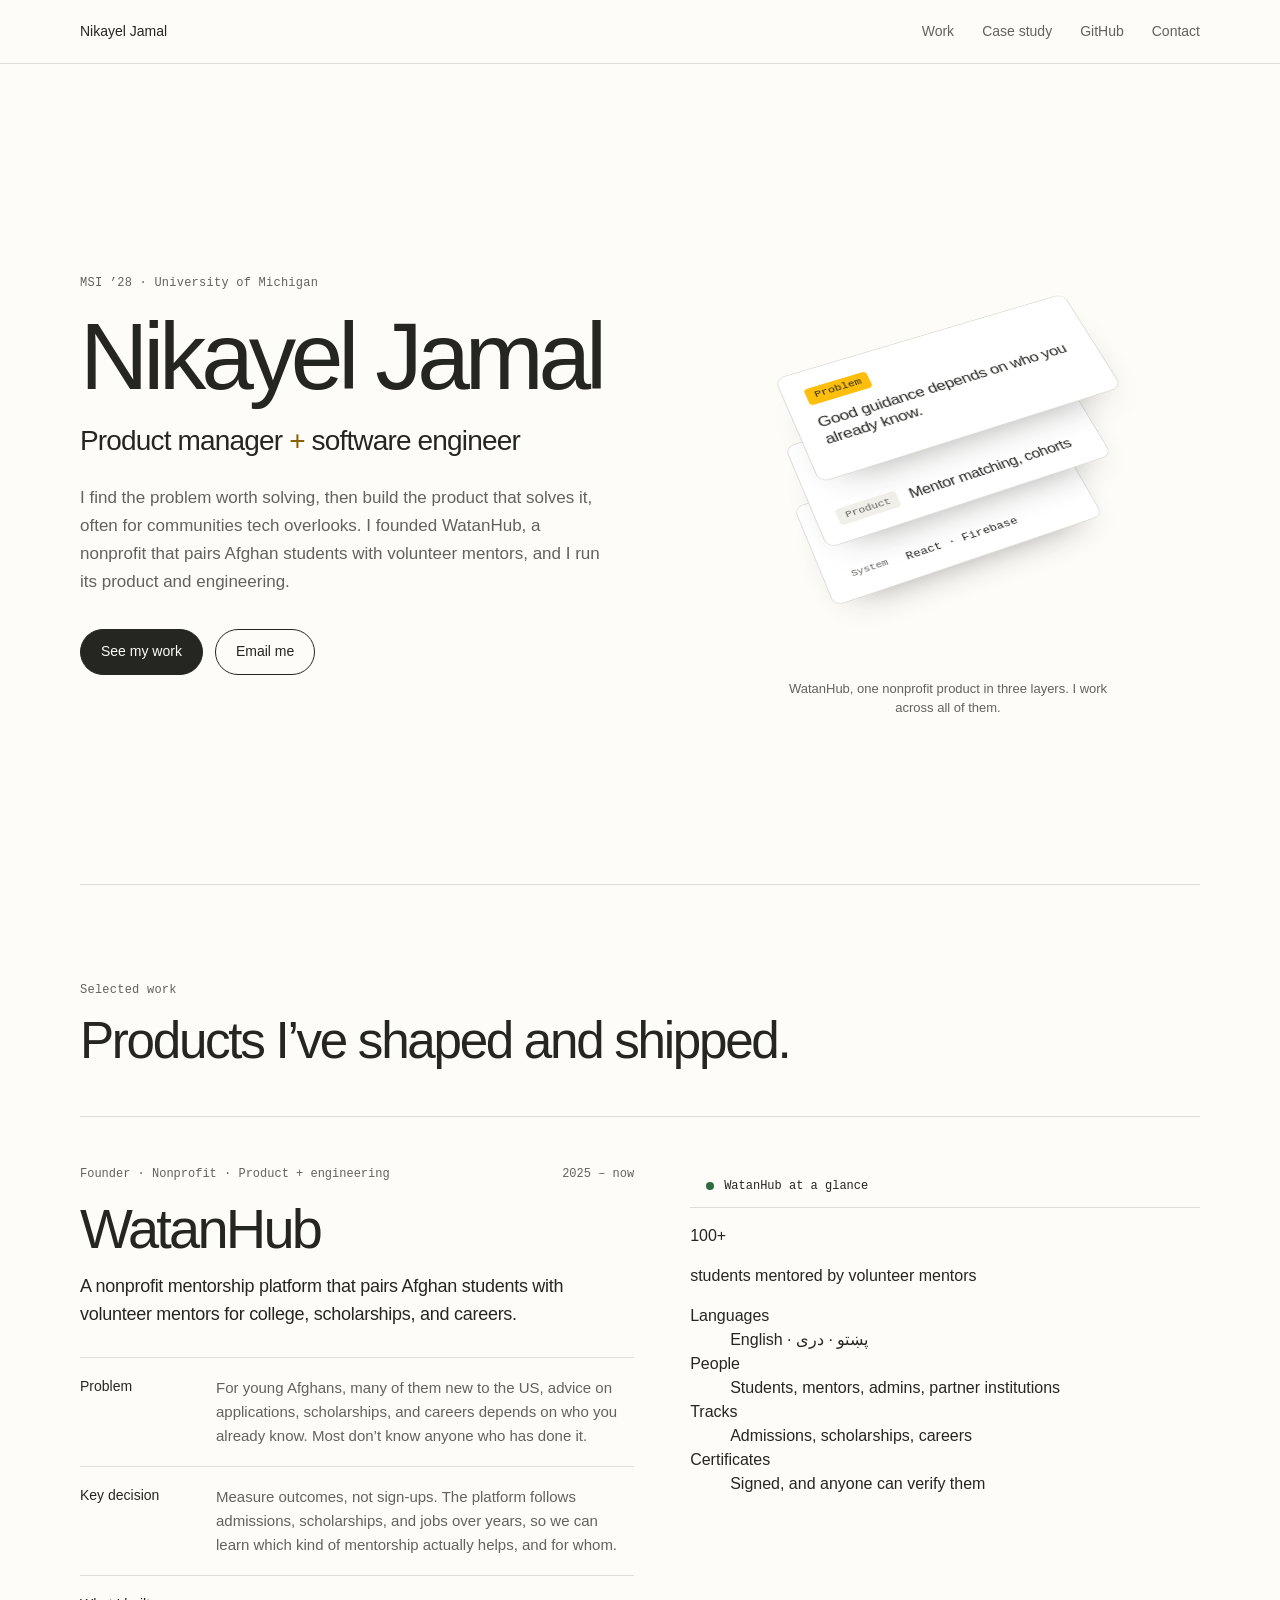
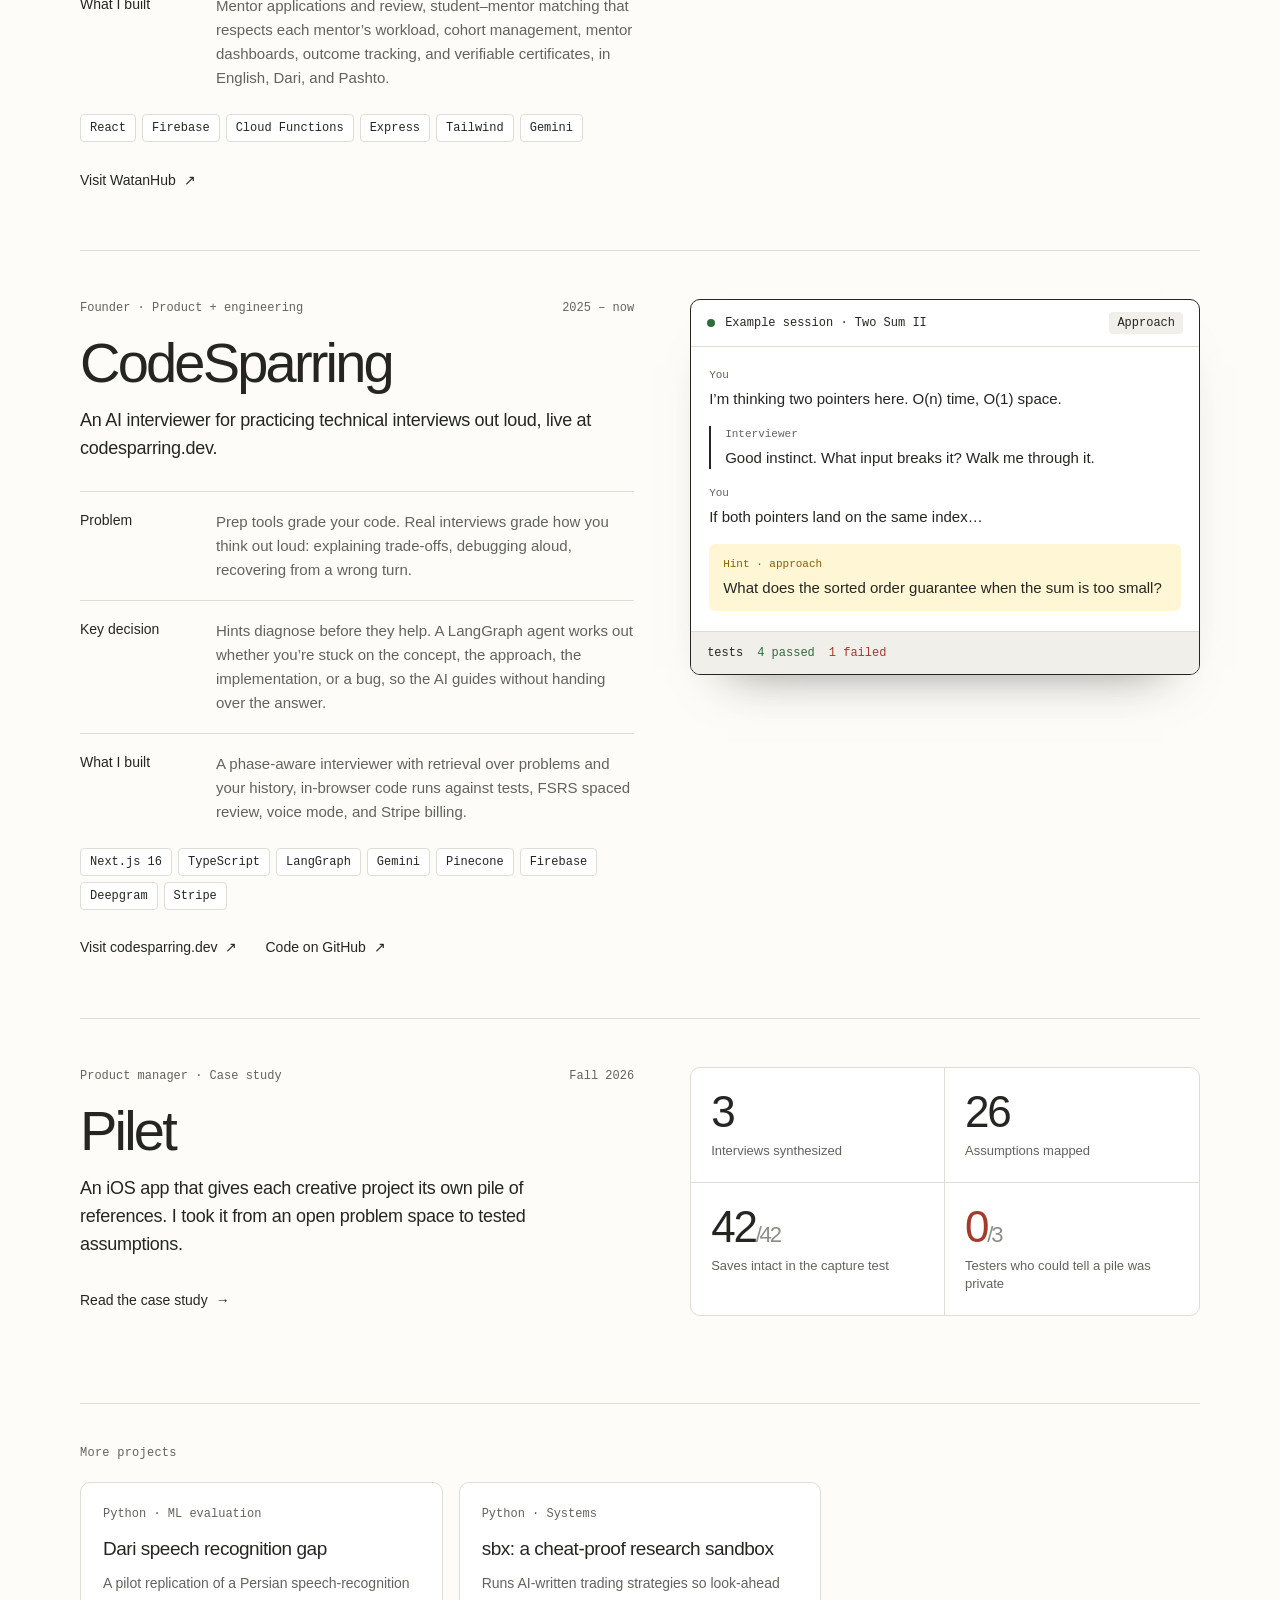
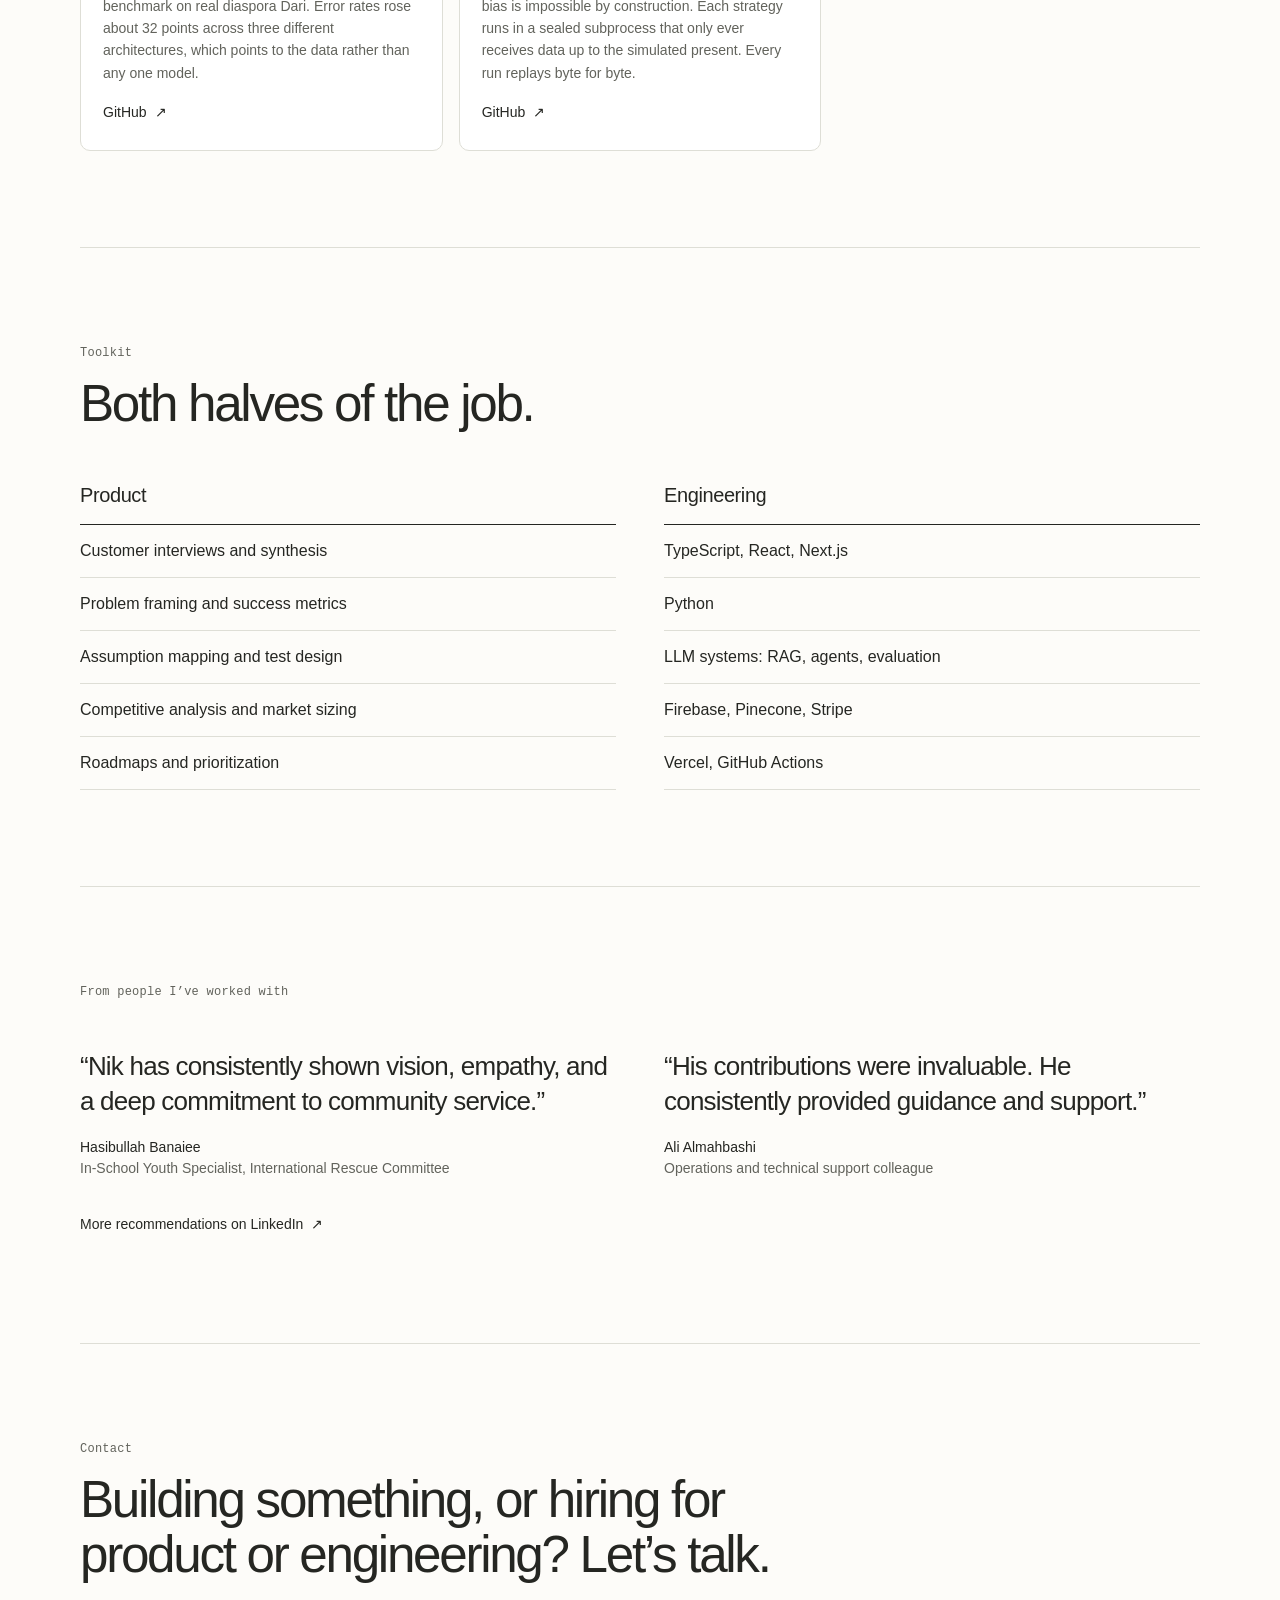
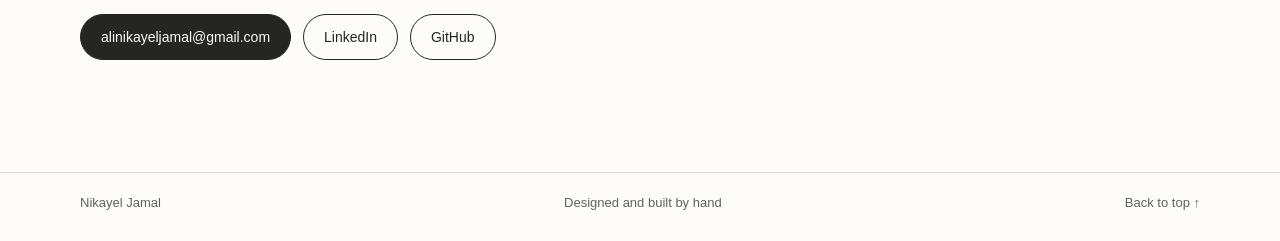
==== commit 235687f7: "Fold the old WatanHub card into its feature and regroup projects Co-Authored-By: Claude Opus 5.5 <no" ====
--- a/index.html
+++ b/index.html
@@ -214,7 +214,7 @@
       <!-- CONTACT -->
       <section class="contact" id="contact" aria-labelledby="contact-title">
         <p class="label">Contact</p>
-        <h2 id="contact-title">Building for a community, or hiring for product or engineering? Let’s talk.</h2>
+        <h2 id="contact-title">Building something, or hiring for product or engineering? Let’s talk.</h2>
         <div class="hero-actions">
           <a class="button button-primary" href="mailto:alinikayeljamal@gmail.com">alinikayeljamal@gmail.com</a>
           <a class="button button-quiet" href="https://www.linkedin.com/in/nikayel-ali-162812221/?skipRedirect=true" target="_blank" rel="noreferrer">LinkedIn</a>
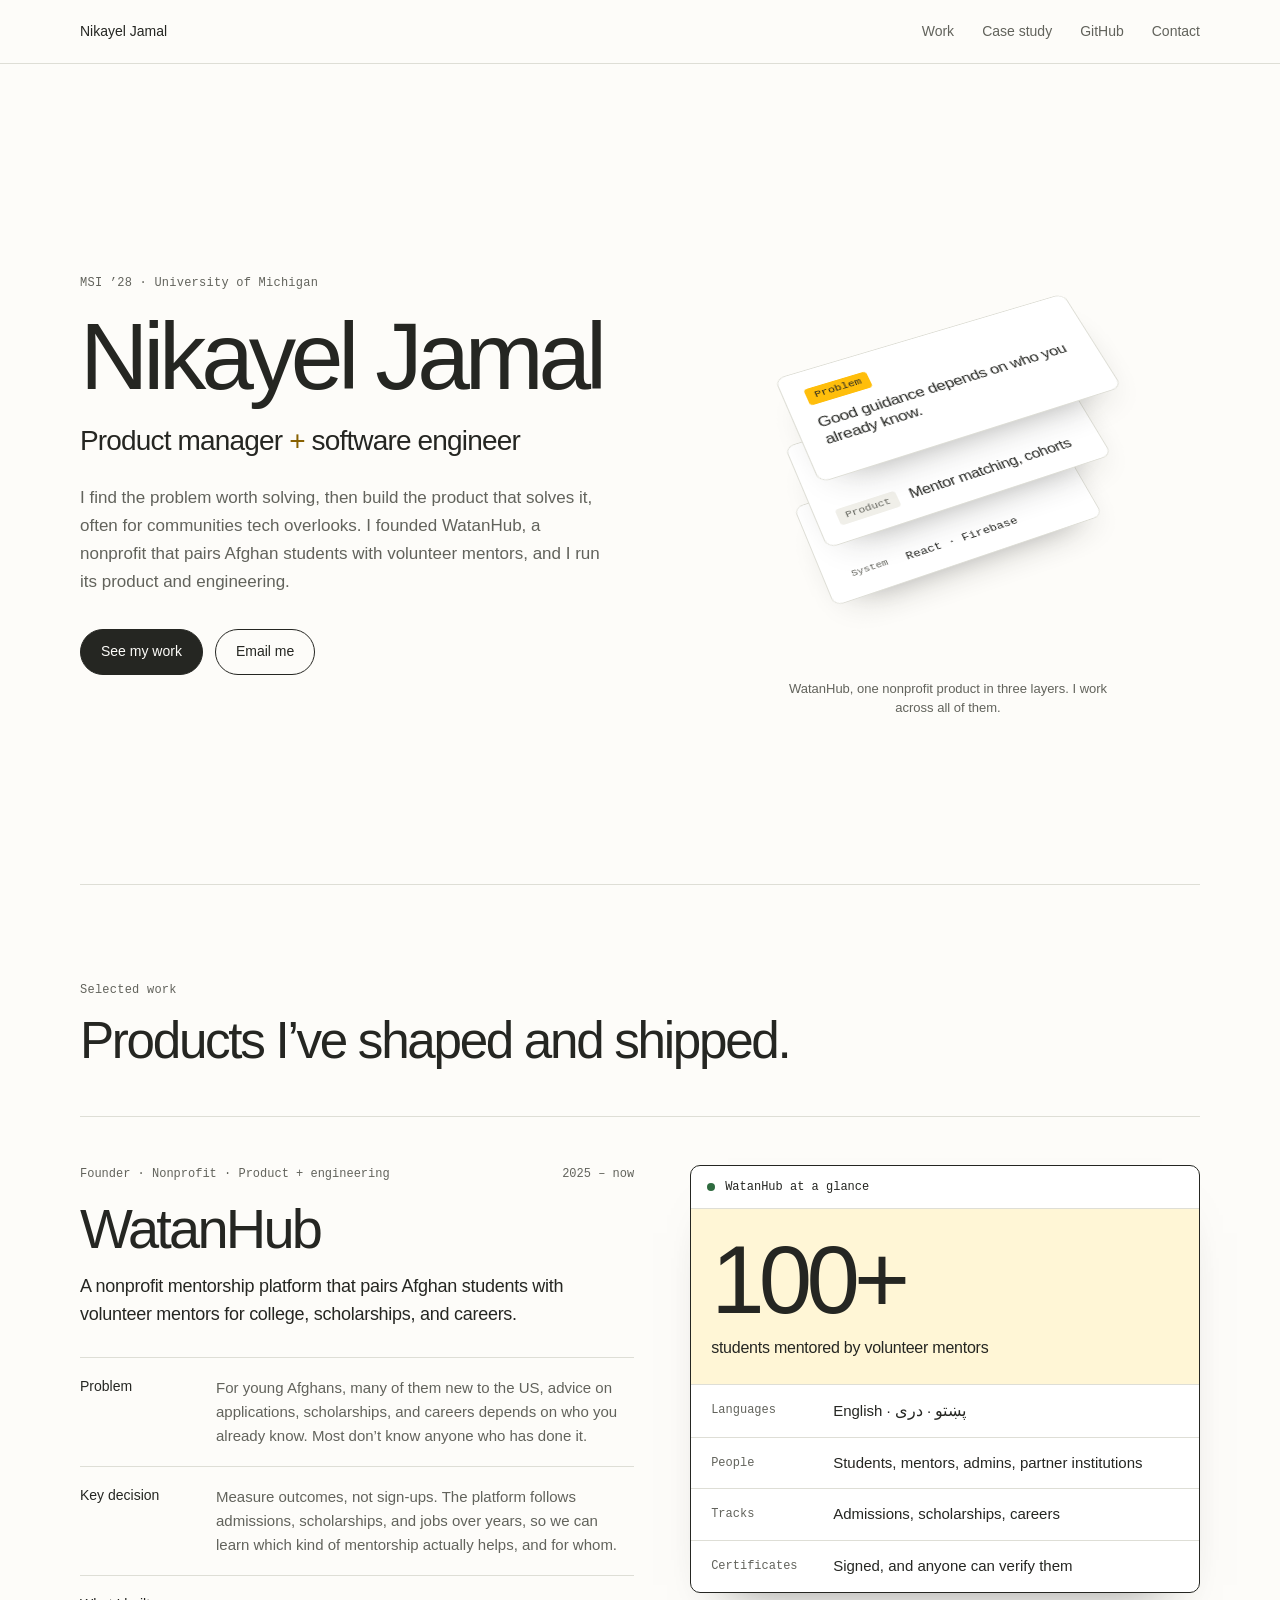
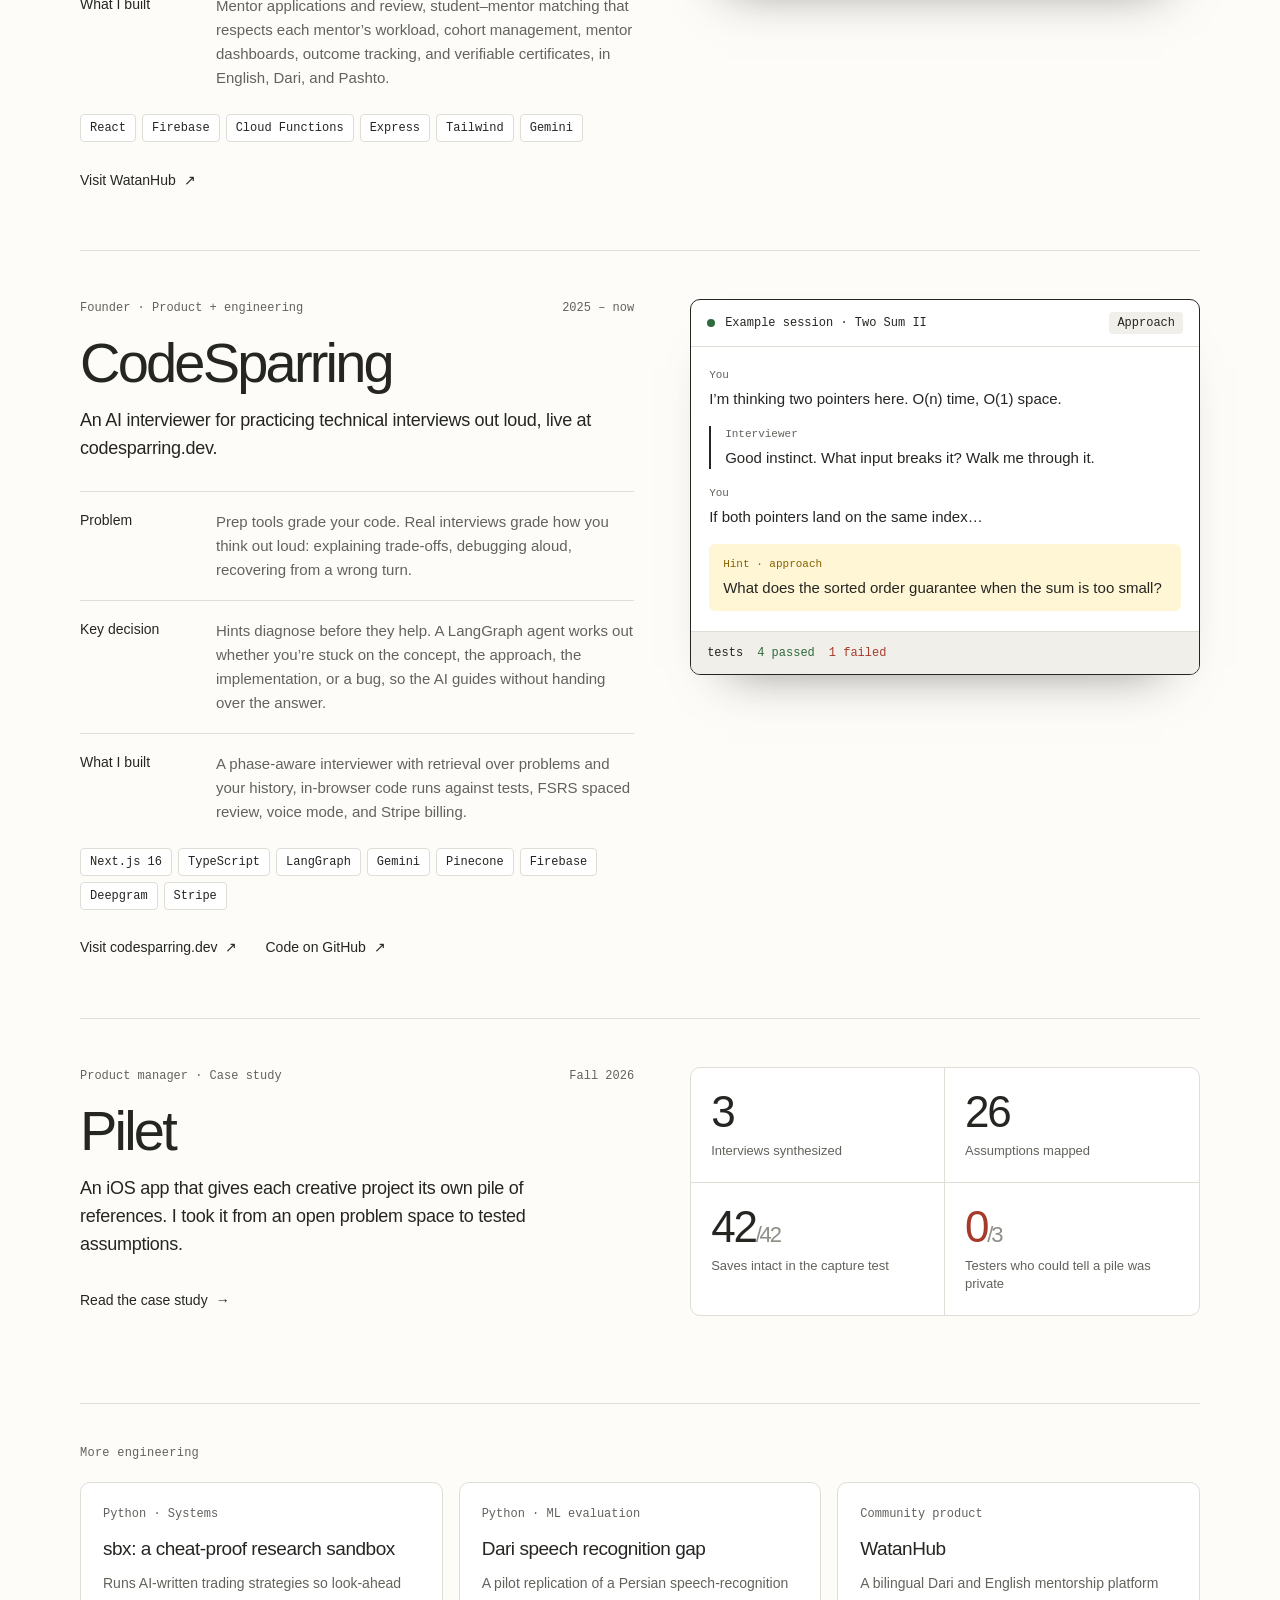
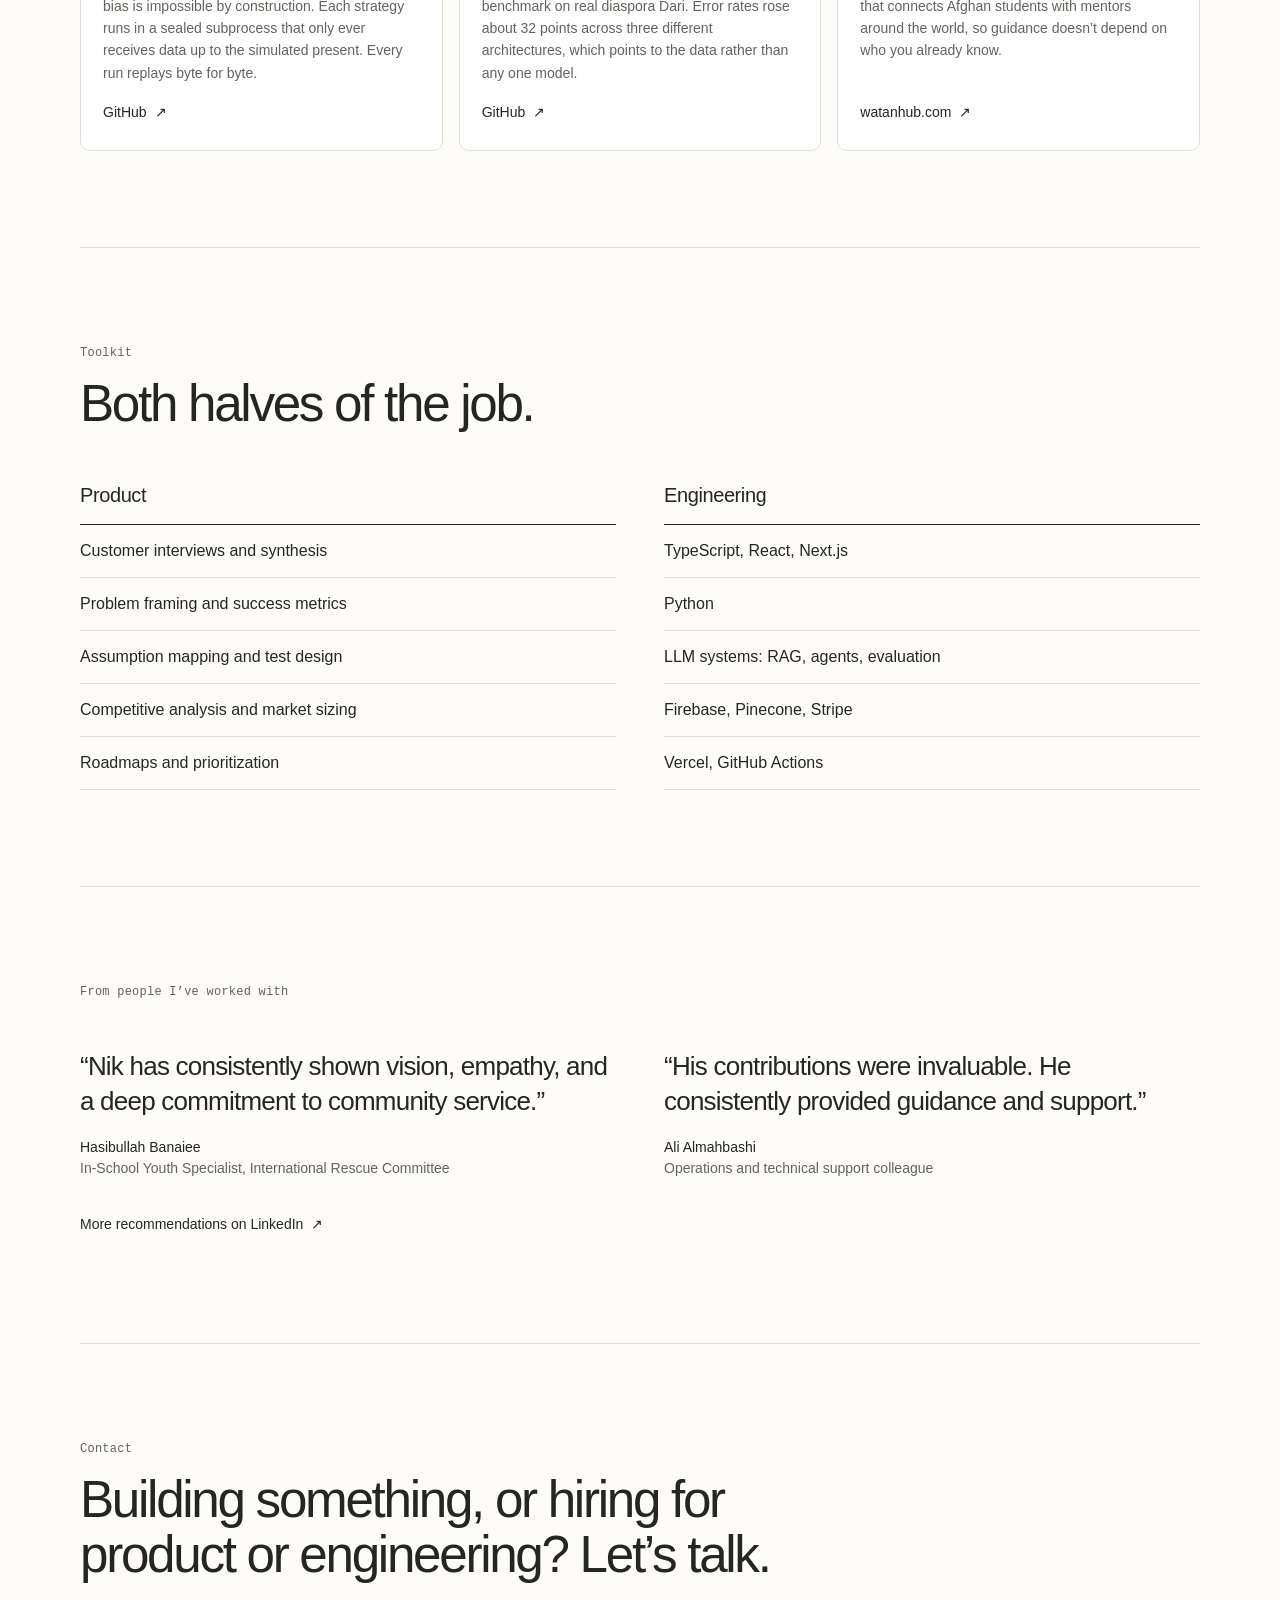
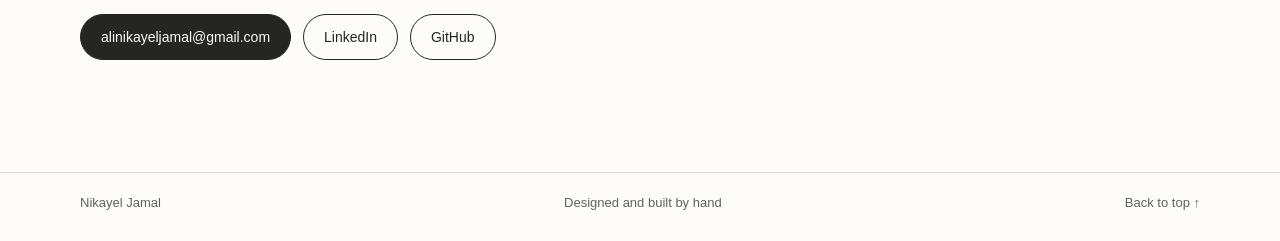
==== commit 5bd40f57: "Feature WatanHub first with an impact panel Co-Authored-By: Claude Opus 5.5 <noreply@anthropic.com>" ====
--- a/index.html
+++ b/index.html
@@ -145,8 +145,14 @@
         </a>
 
         <!-- More engineering -->
-        <h3 class="more-title label">More projects</h3>
-        <ul class="more-grid more-grid-2">
+        <h3 class="more-title label">More engineering</h3>
+        <ul class="more-grid">
+          <li class="mini">
+            <p class="feature-meta"><span>Python · Systems</span></p>
+            <h4>sbx: a cheat-proof research sandbox</h4>
+            <p>Runs AI-written trading strategies so look-ahead bias is impossible by construction. Each strategy runs in a sealed subprocess that only ever receives data up to the simulated present. Every run replays byte for byte.</p>
+            <a class="text-link" href="https://github.com/Nikayel/finance-agent" target="_blank" rel="noreferrer">GitHub <span aria-hidden="true">↗</span></a>
+          </li>
           <li class="mini">
             <p class="feature-meta"><span>Python · ML evaluation</span></p>
             <h4>Dari speech recognition gap</h4>
@@ -154,10 +160,10 @@
             <a class="text-link" href="https://github.com/Nikayel/dari-asr-domain-gap" target="_blank" rel="noreferrer">GitHub <span aria-hidden="true">↗</span></a>
           </li>
           <li class="mini">
-            <p class="feature-meta"><span>Python · Systems</span></p>
-            <h4>sbx: a cheat-proof research sandbox</h4>
-            <p>Runs AI-written trading strategies so look-ahead bias is impossible by construction. Each strategy runs in a sealed subprocess that only ever receives data up to the simulated present. Every run replays byte for byte.</p>
-            <a class="text-link" href="https://github.com/Nikayel/finance-agent" target="_blank" rel="noreferrer">GitHub <span aria-hidden="true">↗</span></a>
+            <p class="feature-meta"><span>Community product</span></p>
+            <h4>WatanHub</h4>
+            <p>A bilingual Dari and English mentorship platform that connects Afghan students with mentors around the world, so guidance doesn’t depend on who you already know.</p>
+            <a class="text-link" href="https://www.watanhub.com/" target="_blank" rel="noreferrer">watanhub.com <span aria-hidden="true">↗</span></a>
           </li>
         </ul>
       </section>
--- a/home.css
+++ b/home.css
@@ -61,6 +61,18 @@
 .session-tests .pass { color: #2f6b3f; }
 .session-tests .fail { color: #a63a2a; }
 
+/* WatanHub impact panel */
+.impact { position: sticky; top: 96px; overflow: hidden; border: 1px solid var(--ink); border-radius: 10px; background: var(--card); box-shadow: 0 30px 50px -38px rgba(37, 38, 34, 0.6); }
+.impact-hero { padding: 28px 20px 24px; border-bottom: 1px solid var(--line); background: #fff6d6; }
+.impact-number { margin: 0; font-size: clamp(64px, 8vw, 96px); line-height: 0.9; letter-spacing: -0.06em; }
+.impact-label { margin: 12px 0 0; font-size: 16px; letter-spacing: -0.015em; }
+.impact-rows { margin: 0; }
+.impact-rows > div { display: grid; grid-template-columns: 110px minmax(0, 1fr); gap: 12px; padding: 14px 20px; border-bottom: 1px solid var(--line); }
+.impact-rows > div:last-child { border-bottom: 0; }
+.impact-rows dt { color: var(--muted); font-family: var(--mono); font-size: 12px; line-height: 1.9; }
+.impact-rows dd { margin: 0; font-size: 15px; line-height: 1.5; }
+.impact-rows [dir="rtl"] { font-size: 16px; }
+
 /* Case study feature */
 .feature-case { margin-top: 0; }
 .feature-case:hover h3 { text-decoration: underline; text-decoration-color: var(--maize); text-decoration-thickness: 3px; text-underline-offset: 8px; }
@@ -78,6 +90,7 @@
 /* More engineering */
 .more-title { margin: 32px 0 20px; padding-top: 40px; border-top: 1px solid var(--line); }
 .more-grid { display: grid; grid-template-columns: repeat(3, minmax(0, 1fr)); gap: 16px; margin: 0; padding: 0; list-style: none; }
+.more-grid-2 { grid-template-columns: repeat(2, minmax(0, 1fr)); }
 .mini { display: flex; flex-direction: column; padding: 22px; border: 1px solid var(--line); border-radius: 10px; background: var(--card); }
 .mini h4 { margin: 14px 0 0; font-size: 19px; font-weight: 400; line-height: 1.25; letter-spacing: -0.025em; }
 .mini > p:not(.feature-meta) { margin: 12px 0 0; color: var(--muted); font-size: 14px; line-height: 1.6; }
@@ -107,7 +120,7 @@
   .hero { grid-template-columns: 1fr; min-height: 0; gap: 24px; padding: 56px 0 40px; }
   .layers-scene { height: 400px; }
   .feature { grid-template-columns: 1fr; gap: 32px; }
-  .session { position: static; }
+  .session, .impact { position: static; }
   .more-grid { grid-template-columns: 1fr; }
 }
 
@@ -121,6 +134,7 @@
   .contact { padding: 64px 0 80px; }
   .section-head { margin-bottom: 32px; }
   .feature-facts > div { grid-template-columns: 1fr; gap: 6px; }
+  .impact-rows > div { grid-template-columns: 1fr; gap: 2px; }
   .case-stats dd { font-size: 34px; }
   .toolkit-grid, .refs { grid-template-columns: 1fr; gap: 32px; }
   .contact .button-primary { font-size: 13px; }
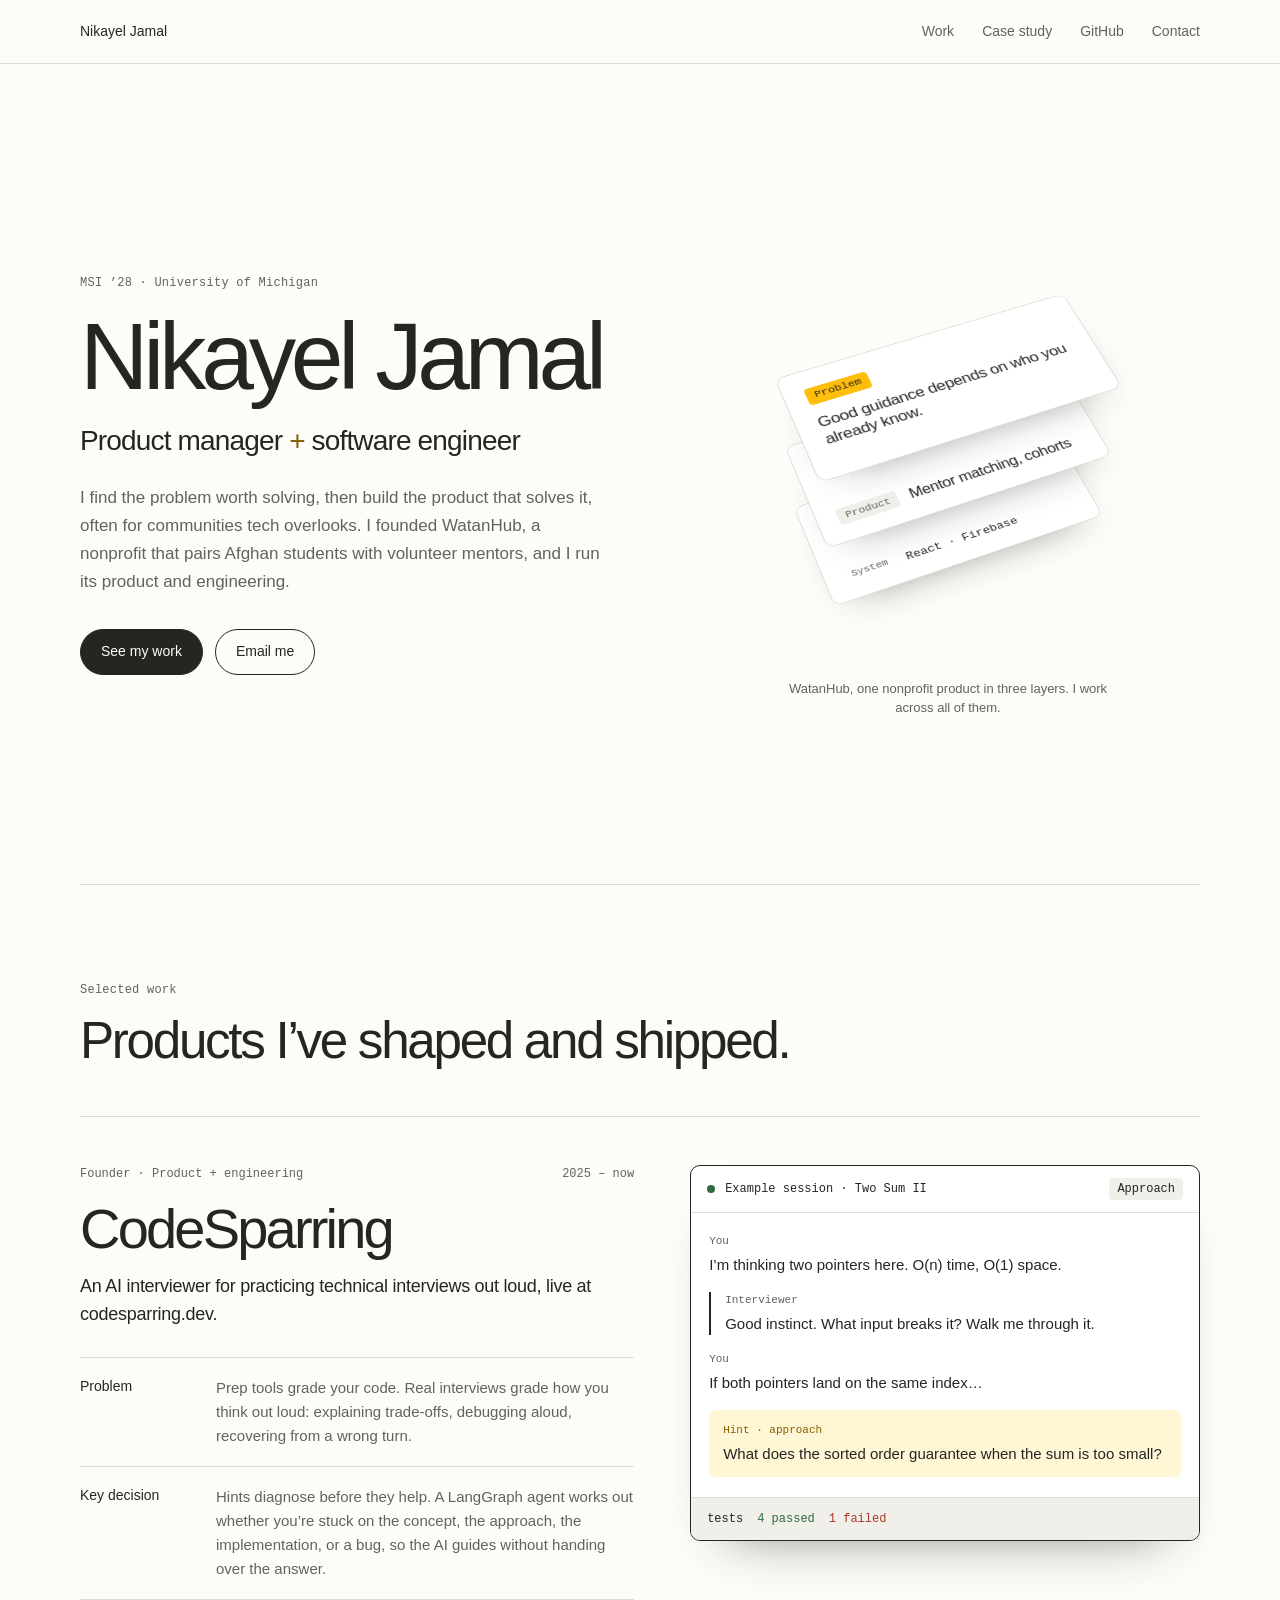
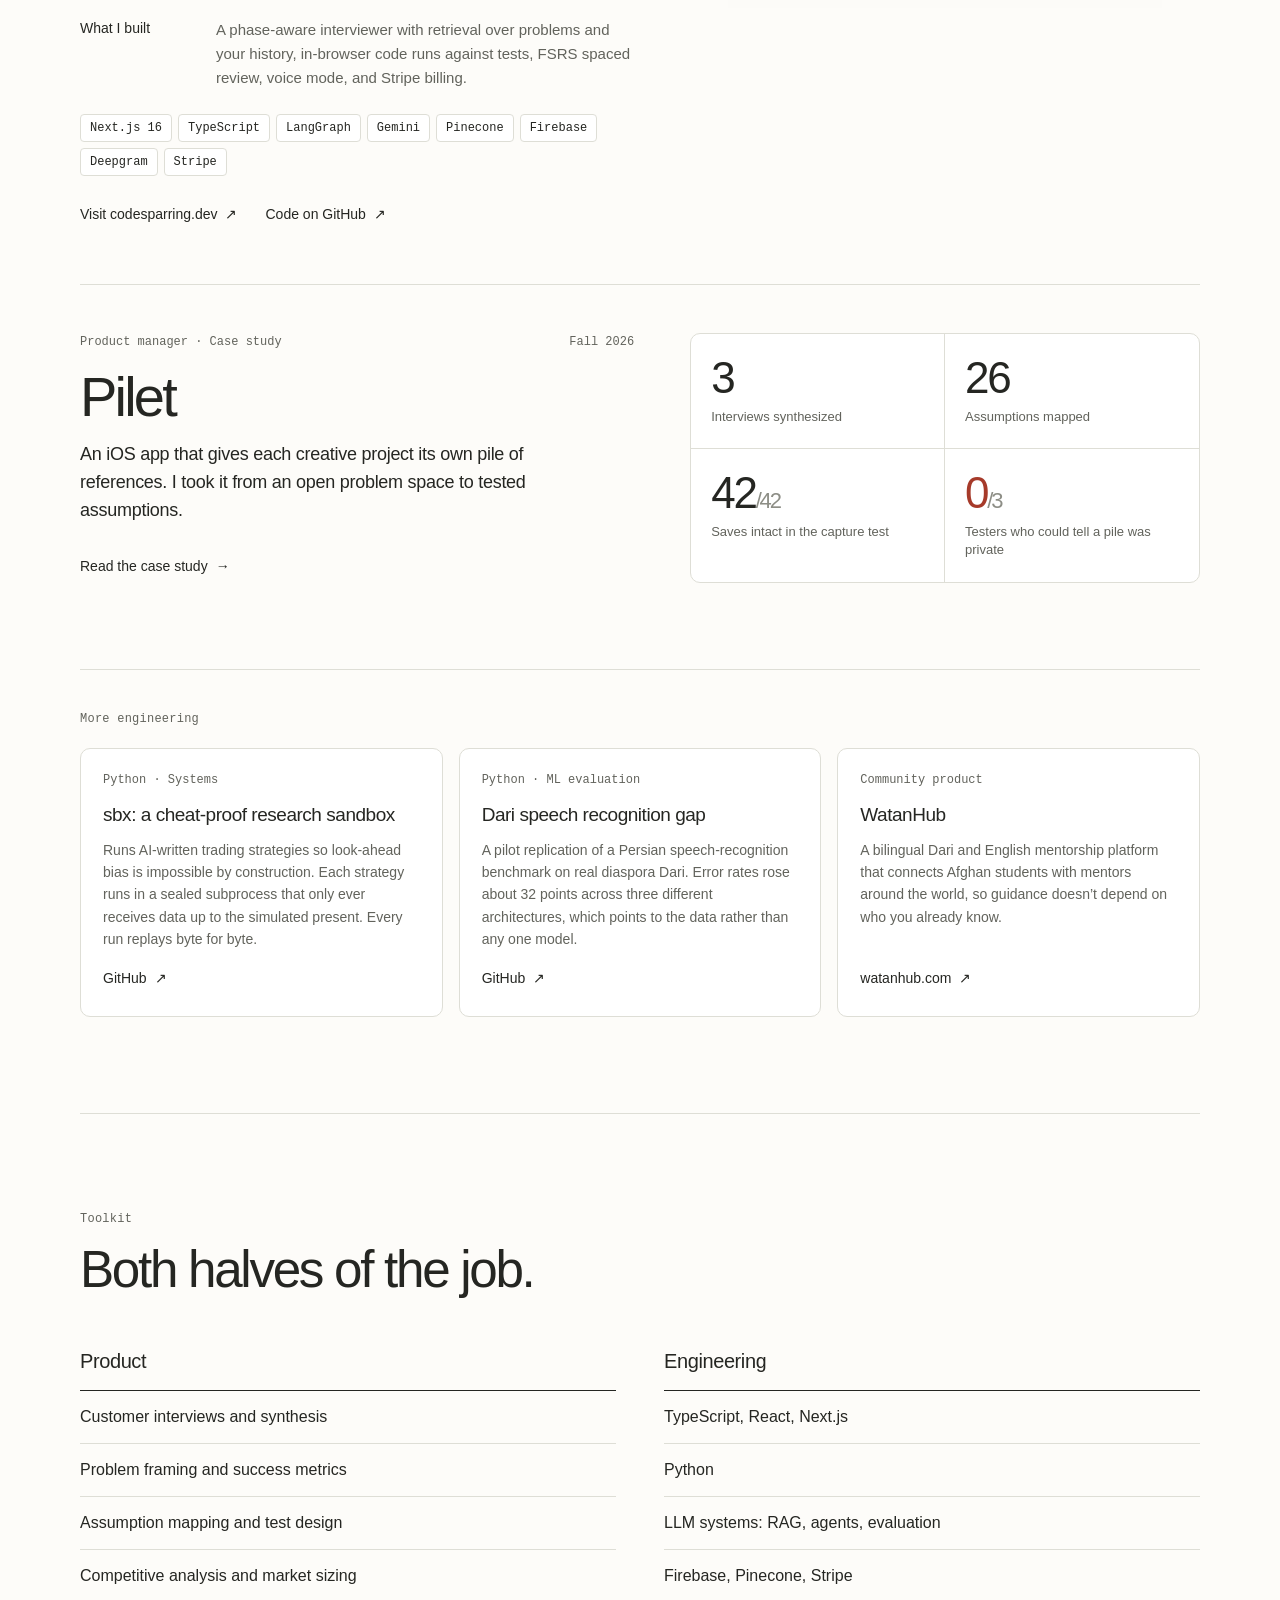
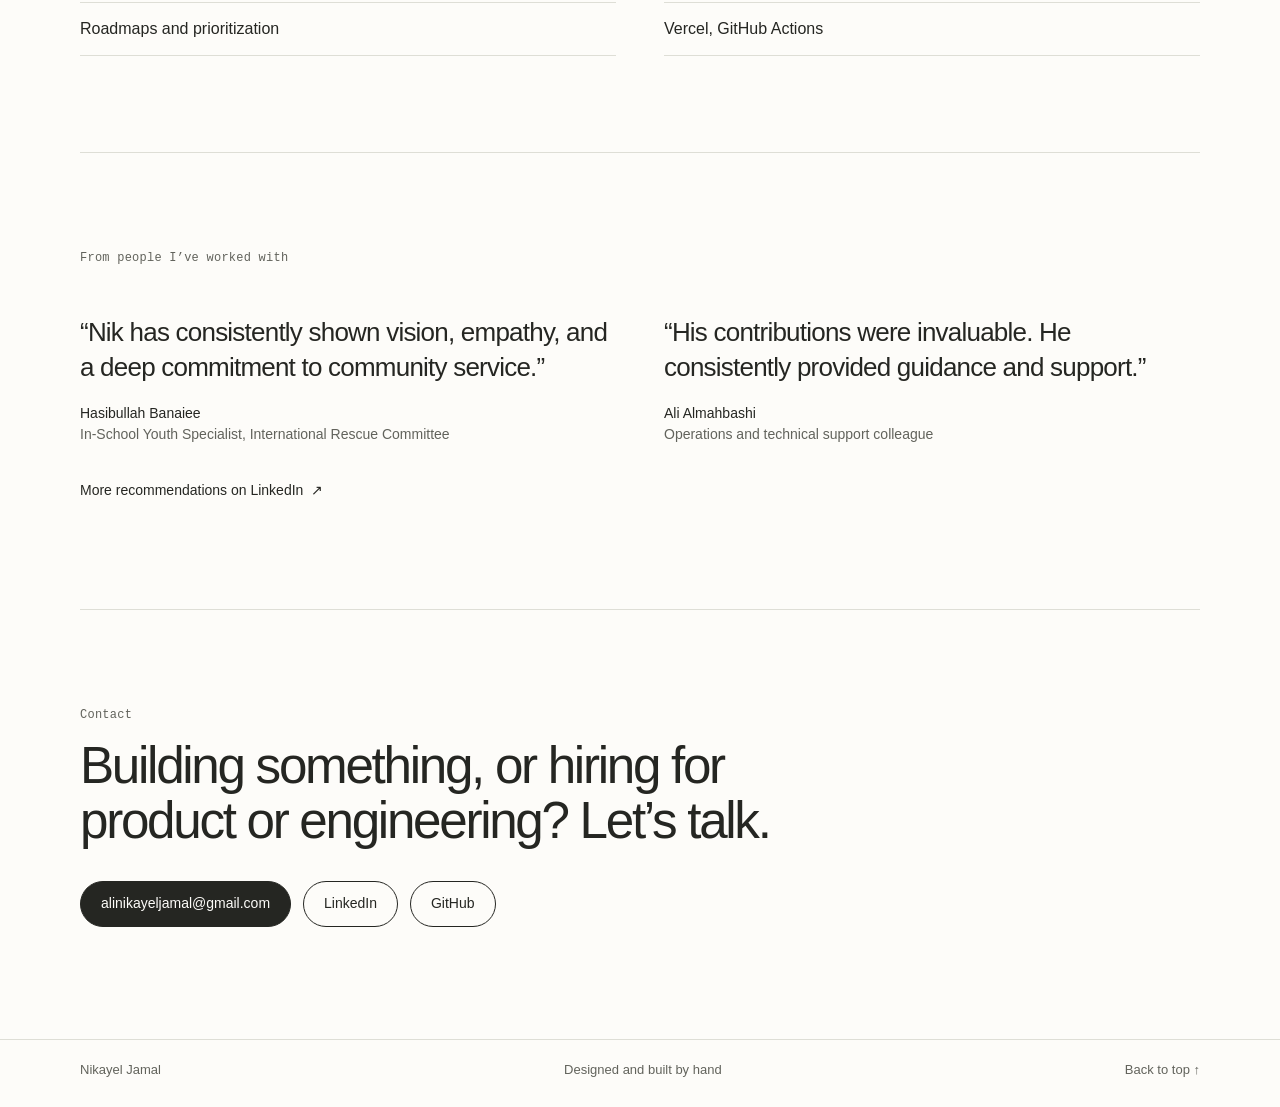
==== commit 387eff62: "Lead the hero with WatanHub and community-focused copy Co-Authored-By: Claude Opus 5.5 <noreply@anth" ====
--- a/index.html
+++ b/index.html
@@ -62,41 +62,7 @@
           <h2 id="work-title">Products I’ve shaped and shipped.</h2>
         </div>
 
-        <!-- Featured 1: nonprofit founder, PM + SWE -->
-        <article class="feature" aria-labelledby="wh-title">
-          <div class="feature-copy">
-            <p class="feature-meta"><span>Founder · Nonprofit · Product + engineering</span><span>2025 – now</span></p>
-            <h3 id="wh-title">WatanHub</h3>
-            <p class="feature-lede">A nonprofit mentorship platform that pairs Afghan students with volunteer mentors for college, scholarships, and careers.</p>
-            <dl class="feature-facts">
-              <div><dt>Problem</dt><dd>For young Afghans, many of them new to the US, advice on applications, scholarships, and careers depends on who you already know. Most don’t know anyone who has done it.</dd></div>
-              <div><dt>Key decision</dt><dd>Measure outcomes, not sign-ups. The platform follows admissions, scholarships, and jobs over years, so we can learn which kind of mentorship actually helps, and for whom.</dd></div>
-              <div><dt>What I built</dt><dd>Mentor applications and review, student–mentor matching that respects each mentor’s workload, cohort management, mentor dashboards, outcome tracking, and verifiable certificates, in English, Dari, and Pashto.</dd></div>
-            </dl>
-            <ul class="stack" aria-label="Tech stack">
-              <li>React</li><li>Firebase</li><li>Cloud Functions</li><li>Express</li><li>Tailwind</li><li>Gemini</li>
-            </ul>
-            <div class="feature-links">
-              <a class="text-link" href="https://watanhub.vercel.app" target="_blank" rel="noreferrer">Visit WatanHub <span aria-hidden="true">↗</span></a>
-            </div>
-          </div>
-
-          <div class="impact" aria-label="WatanHub at a glance">
-            <div class="session-bar"><span class="session-dot"></span><span>WatanHub at a glance</span></div>
-            <div class="impact-hero">
-              <p class="impact-number">100+</p>
-              <p class="impact-label">students mentored by volunteer mentors</p>
-            </div>
-            <dl class="impact-rows">
-              <div><dt>Languages</dt><dd>English · <bdi lang="prs" dir="rtl">دری</bdi> · <bdi lang="ps" dir="rtl">پښتو</bdi></dd></div>
-              <div><dt>People</dt><dd>Students, mentors, admins, partner institutions</dd></div>
-              <div><dt>Tracks</dt><dd>Admissions, scholarships, careers</dd></div>
-              <div><dt>Certificates</dt><dd>Signed, and anyone can verify them</dd></div>
-            </dl>
-          </div>
-        </article>
-
-        <!-- Featured 2: founder, PM + SWE -->
+        <!-- Featured 1: founder, PM + SWE -->
         <article class="feature" aria-labelledby="cs-title">
           <div class="feature-copy">
             <p class="feature-meta"><span>Founder · Product + engineering</span><span>2025 – now</span></p>
@@ -128,7 +94,7 @@
           </div>
         </article>
 
-        <!-- Featured 3: PM case study -->
+        <!-- Featured 2: PM case study -->
         <a class="feature feature-case" href="case-study.html" aria-labelledby="pilet-title">
           <div class="feature-copy">
             <p class="feature-meta"><span>Product manager · Case study</span><span>Fall 2026</span></p>
